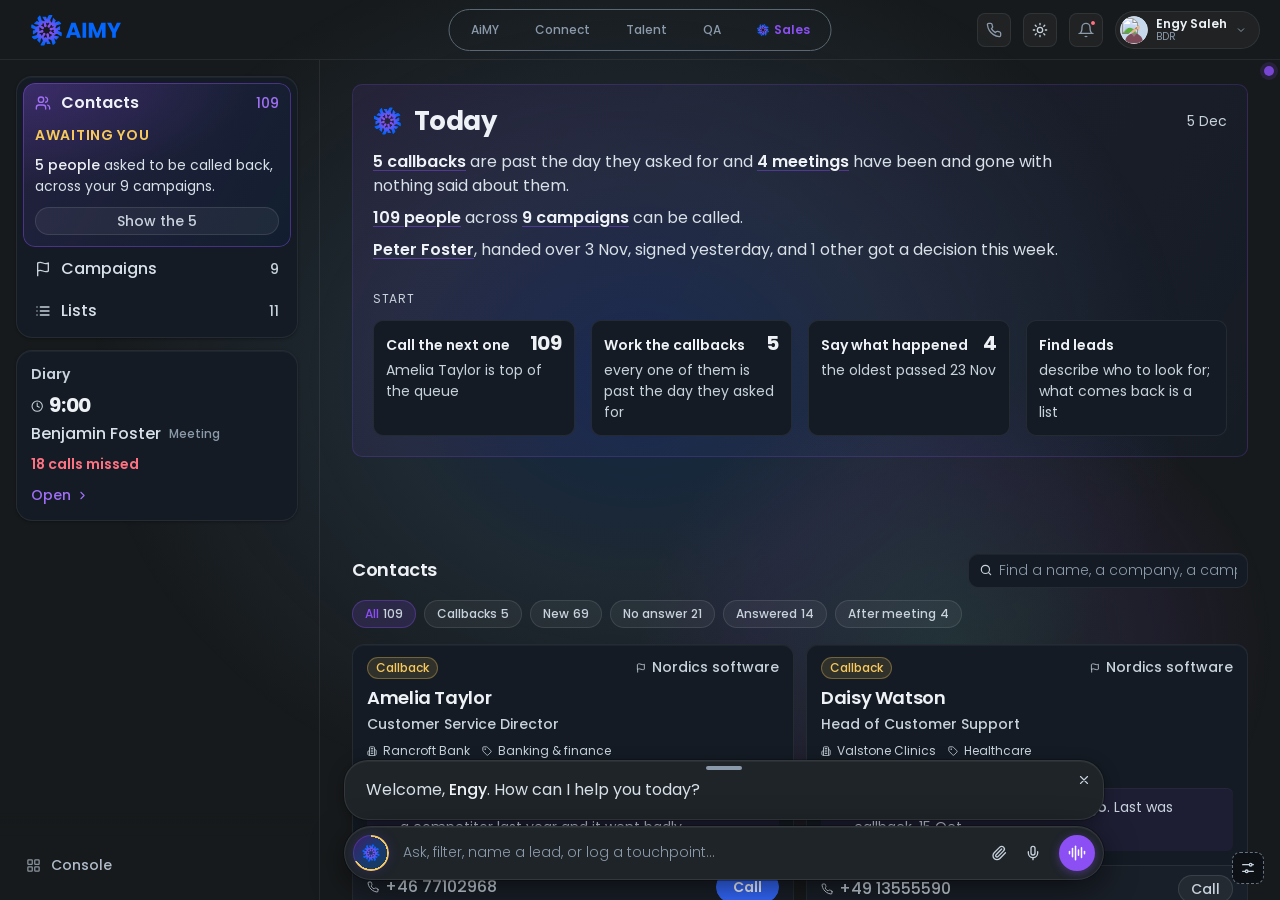
==== index.html @ 9dd6166f "Team chat (AIMY-3062): answers say their period, clock and freshness; by-campaign answers; refusals " ====
<!doctype html>
<html lang="en">
<head>
  <meta charset="UTF-8" />
  <!-- viewport-fit=cover is what makes env(safe-area-inset-*) report anything
       other than 0 on iOS: without it the float bar cannot clear a home
       indicator, because the page is never told there is one.
       interactive-widget=resizes-content makes the soft keyboard shrink the
       LAYOUT viewport rather than only the visual one, so a fixed composer is
       lifted by the browser instead of being left underneath the keyboard.
       assets/aimy-viewport.js measures the keyboard as well, and the two
       cannot double-compensate — see the note at --kb. Matches AiMY QA. -->
  <meta name="viewport" content="width=device-width, initial-scale=1.0, viewport-fit=cover, interactive-widget=resizes-content" />
  <title>AiMY Sales</title>

  <link rel="preconnect" href="https://fonts.googleapis.com" />
  <link rel="preconnect" href="https://fonts.gstatic.com" crossorigin />
  <!-- One family, and it is Poppins — body and titles both. The earlier
       arrangement paired it against Urbanist and the two are both geometric
       sans with near-identical skeletons, so at the sizes this product sets
       the pairing separated nothing. Rather than keep a second face that was
       not earning its download, the pairing is gone and separation is left
       entirely to weight and size. One family, one request.
       The cost is that Poppins sets no tabular figures; recorded in full at
       `--font-sans` in aimy-ds.css. Argued in sales.css §THE TYPE SYSTEM. -->
  <link href="https://fonts.googleapis.com/css2?family=Poppins:ital,wght@0,300;0,400;0,500;0,600;0,700;1,400&display=swap" rel="stylesheet" />

  <!-- The AiMY mark as the tab icon, pointing at the asset that was already
       here. `Aimy-full.svg` is the MARK — one path, the radial gradient, a
       151×147 box; `Aimy-small.svg` is the wordmark at 418 wide, which is
       four hundred pixels of lettering rendered into sixteen. The filenames
       read the other way round, hence the note. -->
  <link rel="icon" type="image/svg+xml" href="assets/Aimy-full.svg" />
  <link rel="stylesheet" href="assets/aimy-ds.css?v=1286" />
  <!-- ══ THE TWO STAMPS MOVE TOGETHER, AND THE BUILD PANEL DEPENDS ON IT ══

       `?v=` is what stops a browser serving yesterday's file, and this
       product carries it on the stylesheet and on the script as two separate
       literals holding one number. Bump one and not the other and the
       browser serves new markup against old rules — which is not a visible
       error, it is a page where some rules apply and some do not, and it
       cost an afternoon of chasing rules that were correct in the file.

       Worse for the prototype panel: `BUILD` reads the stamp off sales.js
       alone and prints it as "the build". If the CSS lags, that stamp is a
       lie told to the one person trying to report what they are looking at.

       So: one number, in both places, every time. -->
  <link rel="stylesheet" href="assets/sales.css?v=1286" />

  <!-- ONE UI SCALE, AND IT LOADS HERE FOR A REASON.

       The sheet declares `zoom: var(--ui-scale)` on <body>; the script publishes
       the number. Both are in <head> and the script is BLOCKING, so the scale is
       applied before first paint — a 2560 monitor that got these at the end of
       <body> would paint the unscaled layout and snap.

       After sales.css, so the shell rules it supersedes are already in the
       cascade. Ported from AiMY QA; the argument for the mechanism over px-to-rem
       is at the top of the sheet. -->
  <link rel="stylesheet" href="assets/bdr.css?v=1484" />
  <link rel="stylesheet" href="assets/aimy-responsive.css?v=1289" />
  <link rel="stylesheet" href="assets/voice.css?v=1331" />
  <link rel="stylesheet" href="assets/notetaker.css?v=1331" />
  <link rel="stylesheet" href="assets/aimy-scroll.css?v=2" />
  <script src="assets/aimy-viewport.js?v=1286"></script>

  <script>
    /* Apply saved theme before paint to avoid flash. Default = dark.
       Not in aimy-ds.js: that file loads at the end of the body, and by then
       the wrong theme has already been painted. */
    (function () {
      try {
        var saved = localStorage.getItem('aimy-ds-theme');
        if (saved === 'light') document.documentElement.setAttribute('data-theme', 'light');
      } catch (e) {}
    })();
  </script>
</head>
<!-- No `data-page` here. It was the FIRST marker-that-was-also-a-handler: the
     chain did `closest('[data-page]')`, body is an ancestor of everything, so
     every unhandled click in the product resolved to "navigate to workbench".
     The handler was renamed to `data-gopage`; this attribute was left behind
     and styled and read nothing. Leaving it is leaving the trap re-armed. -->
<body>

<!-- AiMY logo symbols — inlined per page because external <use href> fails under
     file://. Identical to design-system/index.html and Knowledge v2. -->
<svg width="0" height="0" style="position:absolute;overflow:hidden" aria-hidden="true" focusable="false">
  <defs>
    <radialGradient id="aimy-rg" cx="75.72" cy="73.83" fx="75.72" fy="73.83" r="70.54" gradientUnits="userSpaceOnUse">
      <stop offset=".26" stop-color="#8c4ff4"/>
      <stop offset=".36" stop-color="#8250f4"/>
      <stop offset=".51" stop-color="#6954f6"/>
      <stop offset=".7" stop-color="#3f5bf9"/>
      <stop offset=".92" stop-color="#0764fe"/>
      <stop offset=".95" stop-color="#06f"/>
    </radialGradient>
    <!-- `fill` is a variable with the gradient as its fallback, so every surface
         that does nothing keeps the brand mark exactly as it was — and a
         control whose OWN ground is the brand can set `--aimy-mark:
         currentColor` and get a legible one.

         Why: the mark is a fixed purple radial gradient. On a ghost control
         it reads; on the filled accent primary it is purple on purple and
         disappears — measured on the list card's "Fill them in", where the
         only thing marking the button as AiMY's was invisible. A presentation
         attribute of `url(#aimy-rg)` cannot be overridden from outside a
         `<use>` shadow tree, and a custom property is the one thing that
         inherits into it. -->
    <symbol id="aimy-logo-small" viewBox="0 0 151.43 147.66">
      <path fill="var(--aimy-mark, url(#aimy-rg))" d="m84.2,6.76c1.09-2.9,3.26-3.67,6.2-3.46,3.04.21,6.12-.04,9.17.09,3.09.13,4.19,1.99,2.72,4.73-2.8,5.23-5.69,10.4-8.64,15.54-.91,1.59-1.31,2.9-.3,4.69,1.09,1.94,1.68,4.16,2.47,6.27.56,1.48,1.14,2.9,3.1,2.84,2.03-.06,2.38-1.54,2.71-3.11,1.1-5.1,2.22-10.19,3.39-15.28.66-2.88,1.64-3.2,3.7-1.18,3.15,3.08,6.22,6.25,9.37,9.33,1.29,1.26,1.36,2.4.1,3.7-1.25,1.29-2.47,2.62-3.66,3.97-.61.69-1.13,1.49-.46,2.42.68.94,1.55.61,2.42.27,4.51-1.8,9.04-3.53,13.53-5.39,1.83-.76,3.32-.47,4.67.87,2.49,2.47,5.04,4.9,7.42,7.47,2.54,2.73,1.91,4.74-1.77,5.82-5.69,1.67-11.39,3.26-17.1,4.85-1.37.38-2.26.89-2.75,2.47-.76,2.47-2.02,4.8-3.1,7.17-.61,1.35-.72,2.59.51,3.68,1.25,1.11,2.44.75,3.68-.05,4.53-2.92,9.07-5.83,13.64-8.69,2.5-1.57,3.33-1.08,3.36,1.91.04,4.22-.08,8.45.05,12.67.07,2.39-.98,3.24-3.21,3.2-1.53-.03-3.06.06-4.59.14-1.02.06-2.06.26-2.2,1.52-.13,1.15.81,1.46,1.65,1.82,4.29,1.85,8.54,3.8,12.88,5.53,2.16.86,3.1,2.23,3.06,4.5-.06,3.33.02,6.65-.04,9.98-.08,3.82-1.88,4.89-5.2,3.07-5.2-2.84-10.38-5.72-15.53-8.66-1.34-.76-2.38-1.03-3.92-.2-2.28,1.22-4.82,1.95-7.26,2.86-1.4.53-2.29,1.38-2.17,3,.13,1.67,1.24,2.19,2.69,2.5,5.27,1.12,10.53,2.27,15.78,3.49,2.92.67,3.16,1.56,1.07,3.69-3.09,3.14-6.26,6.21-9.33,9.38-1.27,1.3-2.36,1.38-3.66.09-1.27-1.27-2.63-2.45-3.98-3.65-.69-.62-1.48-1.14-2.42-.5-.97.66-.64,1.53-.29,2.4,1.76,4.42,3.43,8.88,5.28,13.26.95,2.24.47,3.9-1.24,5.51-2.23,2.09-4.32,4.33-6.51,6.47-3.13,3.06-5.22,2.5-6.45-1.76-1.58-5.52-3.13-11.05-4.64-16.59-.4-1.48-1.02-2.39-2.66-2.9-2.39-.74-4.62-1.97-6.92-3.01-1.43-.65-2.78-.8-3.9.57-1.05,1.29-.54,2.46.25,3.69,2.88,4.45,5.73,8.92,8.55,13.41,1.65,2.62,1.17,3.48-1.98,3.52-4.14.05-8.28-.06-12.41.06-2.47.07-3.33-1.01-3.38-3.37-.04-1.94.39-3.96-.55-5.82-1.74-2.18-2.36-.35-2.92.91-1.76,3.94-3.56,7.87-5.08,11.9-1.11,2.96-2.92,4.25-6.1,4.03-2.77-.2-5.57-.01-8.36-.06-4.27-.07-5.4-1.95-3.37-5.63,2.74-4.95,5.49-9.9,8.31-14.8.9-1.56,1.33-2.86.29-4.67-1.15-2-1.75-4.32-2.56-6.51-.53-1.44-1.25-2.6-3.04-2.53-1.83.08-2.32,1.31-2.64,2.85-1.1,5.18-2.24,10.36-3.44,15.52-.67,2.88-1.65,3.17-3.72,1.13-3.08-3.02-6.08-6.14-9.19-9.14-1.49-1.44-1.54-2.68-.06-4.1,1.1-1.06,2.11-2.22,3.13-3.36.73-.81,1.57-1.72.72-2.83-.76-1-1.8-.44-2.72-.08-4.27,1.69-8.56,3.31-12.78,5.1-2.23.95-3.93.54-5.56-1.18-2.29-2.42-4.75-4.67-7.02-7.1-2.34-2.51-1.78-4.64,1.49-5.62,5.6-1.67,11.22-3.27,16.86-4.79,1.77-.48,2.96-1.11,3.53-3.1.67-2.31,1.91-4.45,2.9-6.66.65-1.44.72-2.79-.65-3.89-1.32-1.05-2.45-.47-3.67.32-4.36,2.84-8.76,5.65-13.17,8.41-2.76,1.73-3.71,1.23-3.74-1.95-.04-4.14.09-8.28-.03-12.41-.06-2.34.89-3.26,3.18-3.21,1.7.04,3.41-.17,5.12-.3.87-.06,1.62-.4,1.76-1.36.15-1-.58-1.41-1.36-1.75-4.37-1.89-8.7-3.87-13.12-5.63-2.25-.9-3.23-2.35-3.19-4.71.06-3.33-.07-6.66.04-9.98.12-3.56,2.07-4.64,5.2-2.93,5.13,2.79,10.23,5.62,15.3,8.52,1.5.86,2.72,1.22,4.44.29,2.12-1.15,4.5-1.81,6.77-2.67,1.47-.55,2.53-1.38,2.37-3.15-.15-1.68-1.35-2.16-2.76-2.46-5.19-1.13-10.37-2.25-15.55-3.44-2.86-.66-3.17-1.67-1.16-3.73,3.02-3.09,6.14-6.07,9.13-9.19,1.44-1.51,2.67-1.53,4.1-.06,1.07,1.09,2.21,2.12,3.36,3.12.8.7,1.66,1.64,2.81.74,1-.78.45-1.8.08-2.71-1.69-4.27-3.3-8.56-5.1-12.78-.97-2.26-.48-3.92,1.19-5.56,2.24-2.2,4.29-4.6,6.51-6.82,2.52-2.52,5.28-1.85,6.29,1.53,1.68,5.69,3.31,11.4,4.86,17.13.42,1.53,1.09,2.38,2.7,2.9,2.47.8,4.79,2.05,7.17,3.11,1.38.61,2.62.55,3.64-.69.98-1.19.61-2.32-.13-3.46-2.82-4.38-5.65-8.75-8.42-13.17-.58-.93-1.69-1.87-.93-3.15.68-1.15,1.94-.76,2.97-.77,4.13-.04,8.27.06,12.4-.03,2.07-.04,2.97.78,2.95,2.84-.01,1.71.14,3.41.26,5.12.07.94.34,1.85,1.47,1.96.98.1,1.41-.63,1.73-1.42,1.76-4.23,3.52-8.46,5.28-12.68Zm-22.36,61.41c-3.34,1.86-6.31,1.33-9.12-1.21-2.13-1.92-4.4-3.7-6.68-5.44-1.37-1.05-5.46-.12-5.88,1.48-.4,1.51,1.45,1.62,2.35,2.26,2.26,1.62,2.42,2.82.44,4.99-1.2,1.31-1.86,2.77-.81,4.36,1.07,1.61,2.68,2.01,4.5,1.25,1.66-.69,3.35-1.31,4.95-2.11,3.35-1.67,6.39-1.47,9.13,1.21,2.48,5.78.4,9.43-5.84,10.19-2.94.36-5.9.59-8.84.99-1.71.24-3.72,3.37-3.04,4.99.74,1.75,2.14.27,3.18.13,2.82-.39,3.74.25,3.89,3.17.09,1.76.6,3.29,2.48,3.69,2.06.43,3.44-.64,4.21-2.52.82-1.99,1.6-4,2.44-5.99,1.06-2.53,2.86-4.12,5.72-4.2,2.6-.07,4.55,1.12,5.68,3.4,1.22,2.48.87,4.87-.94,7.03-1.56,1.86-3.06,3.77-4.61,5.63-2.97,3.57-2.9,4.91.52,8.4.47-.79.92-1.56,1.38-2.32,1.77-2.93,2.86-3.11,5.4-.87,1.35,1.19,2.84,1.7,4.39.59,1.5-1.08,1.78-2.66,1.12-4.34-.89-2.26-1.96-4.45-2.77-6.73-1.32-3.73.56-7.35,4.17-8.3,3.57-.94,7.08,1.37,7.7,5.21.4,2.48.6,5,.8,7.5.41,4.94.97,5.53,5.99,5.97.04.05.08.11.13.14.01,0,.07-.05.11-.08-.09,0-.19,0-.28,0,.48-1.21-.26-2.26-.46-3.37-.48-2.69.29-3.75,2.95-3.8,1.88-.03,3.52-.5,3.93-2.51.45-2.19-.81-3.54-2.79-4.32-2.01-.78-4.01-1.57-5.99-2.42-2.45-1.05-3.89-2.93-3.98-5.6-.08-2.55,1.12-4.54,3.41-5.68,2.38-1.18,4.72-.92,6.82.76,1.9,1.51,3.77,3.05,5.64,4.6,3.87,3.21,4.66,3.2,8.75-.27-1.04-.61-2.07-1.14-3.02-1.79-2.24-1.53-2.4-2.82-.54-4.79,1.28-1.36,2.12-2.83.94-4.56-1.2-1.75-2.96-1.85-4.82-1.09-2.08.86-4.11,1.83-6.22,2.59-3.73,1.35-7.49-.5-8.38-4.02-.96-3.81,1.3-7.23,5.33-7.83,2.48-.37,5-.59,7.51-.78,4.75-.36,5.44-1.05,5.77-6.3-1.15.29-2.24.62-3.35.82-2.62.49-3.71-.35-3.78-3.03-.05-1.89-.52-3.49-2.57-3.85-2.07-.36-3.39.78-4.14,2.67-.83,2.09-1.62,4.2-2.57,6.23-1.68,3.6-5.57,4.91-8.76,3.05-3.36-1.96-4.18-6.1-1.75-9.32,1.57-2.08,3.27-4.06,4.93-6.07,2.94-3.56,2.89-4.57-.43-8.15-.08.02-.2.01-.23.06-.3.44-.6.89-.88,1.35-2.3,3.81-2.75,3.89-6.21,1.3-1.24-.93-2.61-1.34-3.97-.31-1.33,1.02-1.89,2.42-1.26,4.06.84,2.18,1.74,4.33,2.67,6.47,1.16,2.67.88,5.12-1.13,7.24-1.79,1.89-4.12,2.26-6.47,1.44-2.61-.91-3.96-2.91-4.18-5.72-.25-3.13-.61-6.26-1.01-9.38-.24-1.92-3.07-4.03-5.03-3.37-2.01.68-.22,2.24-.11,3.34.27,2.74-.36,3.64-3.35,3.81-1.79.1-3.25.69-3.58,2.6-.31,1.81.57,3.15,2.24,3.88,1.73.76,3.5,1.42,5.24,2.15,5.82,2.41,6.87,6.44,2.99,11.41Z"/>
    </symbol>
    <symbol id="aimy-logo-full" viewBox="0 0 418.18 147.66">
      <g fill="#0366ff">
        <path d="m209.6,97.25h-25.58l-4.1,12.11h-17.48l24.8-68.54h19.33l24.8,68.54h-17.67l-4.1-12.11Zm-4.3-12.89l-8.49-25.09-8.4,25.09h16.89Z"/>
        <path d="m255.58,40.82v68.54h-16.7V40.82h16.7Z"/>
        <path d="m345.31,40.82v68.54h-16.7v-41.1l-15.33,41.1h-13.47l-15.43-41.2v41.2h-16.7V40.82h19.72l19.23,47.45,19.04-47.45h19.63Z"/>
        <path d="m416.1,40.82l-23.73,45.89v22.65h-16.7v-22.65l-23.73-45.89h18.94l13.28,28.71,13.18-28.71h18.75Z"/>
      </g>
      <path fill="url(#aimy-rg)" d="m81.08,8.02c1.09-2.9,3.26-3.67,6.2-3.46,3.04.21,6.12-.04,9.17.09,3.09.13,4.19,1.99,2.72,4.73-2.8,5.23-5.69,10.4-8.64,15.54-.91,1.59-1.31,2.9-.3,4.69,1.09,1.94,1.68,4.16,2.47,6.27.56,1.48,1.14,2.9,3.1,2.84,2.03-.06,2.38-1.54,2.71-3.11,1.1-5.1,2.22-10.19,3.39-15.28.66-2.88,1.64-3.2,3.7-1.18,3.15,3.08,6.22,6.25,9.37,9.33,1.29,1.26,1.36,2.4.1,3.7-1.25,1.29-2.47,2.62-3.66,3.97-.61.69-1.13,1.49-.46,2.42.68.94,1.55.61,2.42.27,4.51-1.8,9.04-3.53,13.53-5.39,1.83-.76,3.32-.47,4.67.87,2.49,2.47,5.04,4.9,7.42,7.47,2.54,2.73,1.91,4.74-1.77,5.82-5.69,1.67-11.39,3.26-17.1,4.85-1.37.38-2.26.89-2.75,2.47-.76,2.47-2.02,4.8-3.1,7.17-.61,1.35-.72,2.59.51,3.68,1.25,1.11,2.44.75,3.68-.05,4.53-2.92,9.07-5.83,13.64-8.69,2.5-1.57,3.33-1.08,3.36,1.91.04,4.22-.08,8.45.05,12.67.07,2.39-.98,3.24-3.21,3.2-1.53-.03-3.06.06-4.59.14-1.02.06-2.06.26-2.2,1.52-.13,1.15.81,1.46,1.65,1.82,4.29,1.85,8.54,3.8,12.88,5.53,2.16.86,3.1,2.23,3.06,4.5-.06,3.33.02,6.65-.04,9.98-.08,3.82-1.88,4.89-5.2,3.07-5.2-2.84-10.38-5.72-15.53-8.66-1.34-.76-2.38-1.03-3.92-.2-2.28,1.22-4.82,1.95-7.26,2.86-1.4.53-2.29,1.38-2.17,3,.13,1.67,1.24,2.19,2.69,2.5,5.27,1.12,10.53,2.27,15.78,3.49,2.92.67,3.16,1.56,1.07,3.69-3.09,3.14-6.26,6.21-9.33,9.38-1.27,1.3-2.36,1.38-3.66.09-1.27-1.27-2.63-2.45-3.98-3.65-.69-.62-1.48-1.14-2.42-.5-.97.66-.64,1.53-.29,2.4,1.76,4.42,3.43,8.88,5.28,13.26.95,2.24.47,3.9-1.24,5.51-2.23,2.09-4.32,4.33-6.51,6.47-3.13,3.06-5.22,2.5-6.45-1.76-1.58-5.52-3.13-11.05-4.64-16.59-.4-1.48-1.02-2.39-2.66-2.9-2.39-.74-4.62-1.97-6.92-3.01-1.43-.65-2.78-.8-3.9.57-1.05,1.29-.54,2.46.25,3.69,2.88,4.45,5.73,8.92,8.55,13.41,1.65,2.62,1.17,3.48-1.98,3.52-4.14.05-8.28-.06-12.41.06-2.47.07-3.33-1.01-3.38-3.37-.04-1.94.39-3.96-.55-5.82-1.74-2.18-2.36-.35-2.92.91-1.76,3.94-3.56,7.87-5.08,11.9-1.11,2.96-2.92,4.25-6.1,4.03-2.77-.2-5.57-.01-8.36-.06-4.27-.07-5.4-1.95-3.37-5.63,2.74-4.95,5.49-9.9,8.31-14.8.9-1.56,1.33-2.86.29-4.67-1.15-2-1.75-4.32-2.56-6.51-.53-1.44-1.25-2.6-3.04-2.53-1.83.08-2.32,1.31-2.64,2.85-1.1,5.18-2.24,10.36-3.44,15.52-.67,2.88-1.65,3.17-3.72,1.13-3.08-3.02-6.08-6.14-9.19-9.14-1.49-1.44-1.54-2.68-.06-4.1,1.1-1.06,2.11-2.22,3.13-3.36.73-.81,1.57-1.72.72-2.83-.76-1-1.8-.44-2.72-.08-4.27,1.69-8.56,3.31-12.78,5.1-2.23.95-3.93.54-5.56-1.18-2.29-2.42-4.75-4.67-7.02-7.1-2.34-2.51-1.78-4.64,1.49-5.62,5.6-1.67,11.22-3.27,16.86-4.79,1.77-.48,2.96-1.11,3.53-3.1.67-2.31,1.91-4.45,2.9-6.66.65-1.44.72-2.79-.65-3.89-1.32-1.05-2.45-.47-3.67.32-4.36,2.84-8.76,5.65-13.17,8.41-2.76,1.73-3.71,1.23-3.74-1.95-.04-4.14.09-8.28-.03-12.41-.06-2.34.89-3.26,3.18-3.21,1.7.04,3.41-.17,5.12-.3.87-.06,1.62-.4,1.76-1.36.15-1-.58-1.41-1.36-1.75-4.37-1.89-8.7-3.87-13.12-5.63-2.25-.9-3.23-2.35-3.19-4.71.06-3.33-.07-6.66.04-9.98.12-3.56,2.07-4.64,5.2-2.93,5.13,2.79,10.23,5.62,15.3,8.52,1.5.86,2.72,1.22,4.44.29,2.12-1.15,4.5-1.81,6.77-2.67,1.47-.55,2.53-1.38,2.37-3.15-.15-1.68-1.35-2.16-2.76-2.46-5.19-1.13-10.37-2.25-15.55-3.44-2.86-.66-3.17-1.67-1.16-3.73,3.02-3.09,6.14-6.07,9.13-9.19,1.44-1.51,2.67-1.53,4.1-.06,1.07,1.09,2.21,2.12,3.36,3.12.8.7,1.66,1.64,2.81.74,1-.78.45-1.8.08-2.71-1.69-4.27-3.3-8.56-5.1-12.78-.97-2.26-.48-3.92,1.19-5.56,2.24-2.2,4.29-4.6,6.51-6.82,2.52-2.52,5.28-1.85,6.29,1.53,1.68,5.69,3.31,11.4,4.86,17.13.42,1.53,1.09,2.38,2.7,2.9,2.47.8,4.79,2.05,7.17,3.11,1.38.61,2.62.55,3.64-.69.98-1.19.61-2.32-.13-3.46-2.82-4.38-5.65-8.75-8.42-13.17-.58-.93-1.69-1.87-.93-3.15.68-1.15,1.94-.76,2.97-.77,4.13-.04,8.27.06,12.4-.03,2.07-.04,2.97.78,2.95,2.84-.01,1.71.14,3.41.26,5.12.07.94.34,1.85,1.47,1.96.98.1,1.41-.63,1.73-1.42,1.76-4.23,3.52-8.46,5.28-12.68Zm-22.36,61.41c-3.34,1.86-6.31,1.33-9.12-1.21-2.13-1.92-4.4-3.7-6.68-5.44-1.37-1.05-5.46-.12-5.88,1.48-.4,1.51,1.45,1.62,2.35,2.26,2.26,1.62,2.42,2.82.44,4.99-1.2,1.31-1.86,2.77-.81,4.36,1.07,1.61,2.68,2.01,4.5,1.25,1.66-.69,3.35-1.31,4.95-2.11,3.35-1.67,6.39-1.47,9.13,1.21,2.48,5.78.4,9.43-5.84,10.19-2.94.36-5.9.59-8.84.99-1.71.24-3.72,3.37-3.04,4.99.74,1.75,2.14.27,3.18.13,2.82-.39,3.74.25,3.89,3.17.09,1.76.6,3.29,2.48,3.69,2.06.43,3.44-.64,4.21-2.52.82-1.99,1.6-4,2.44-5.99,1.06-2.53,2.86-4.12,5.72-4.2,2.6-.07,4.55,1.12,5.68,3.4,1.22,2.48.87,4.87-.94,7.03-1.56,1.86-3.06,3.77-4.61,5.63-2.97,3.57-2.9,4.91.52,8.4.47-.79.92-1.56,1.38-2.32,1.77-2.93,2.86-3.11,5.4-.87,1.35,1.19,2.84,1.7,4.39.59,1.5-1.08,1.78-2.66,1.12-4.34-.89-2.26-1.96-4.45-2.77-6.73-1.32-3.73.56-7.35,4.17-8.3,3.57-.94,7.08,1.37,7.7,5.21.4,2.48.6,5,.8,7.5.41,4.94.97,5.53,5.99,5.97.04.05.08.11.13.14.01,0,.07-.05.11-.08-.09,0-.19,0-.28,0,.48-1.21-.26-2.26-.46-3.37-.48-2.69.29-3.75,2.95-3.8,1.88-.03,3.52-.5,3.93-2.51.45-2.19-.81-3.54-2.79-4.32-2.01-.78-4.01-1.57-5.99-2.42-2.45-1.05-3.89-2.93-3.98-5.6-.08-2.55,1.12-4.54,3.41-5.68,2.38-1.18,4.72-.92,6.82.76,1.9,1.51,3.77,3.05,5.64,4.6,3.87,3.21,4.66,3.2,8.75-.27-1.04-.61-2.07-1.14-3.02-1.79-2.24-1.53-2.4-2.82-.54-4.79,1.28-1.36,2.12-2.83.94-4.56-1.2-1.75-2.96-1.85-4.82-1.09-2.08.86-4.11,1.83-6.22,2.59-3.73,1.35-7.49-.5-8.38-4.02-.96-3.81,1.3-7.23,5.33-7.83,2.48-.37,5-.59,7.51-.78,4.75-.36,5.44-1.05,5.77-6.3-1.15.29-2.24.62-3.35.82-2.62.49-3.71-.35-3.78-3.03-.05-1.89-.52-3.49-2.57-3.85-2.07-.36-3.39.78-4.14,2.67-.83,2.09-1.62,4.2-2.57,6.23-1.68,3.6-5.57,4.91-8.76,3.05-3.36-1.96-4.18-6.1-1.75-9.32,1.57-2.08,3.27-4.06,4.93-6.07,2.94-3.56,2.89-4.57-.43-8.15-.08.02-.2.01-.23.06-.3.44-.6.89-.88,1.35-2.3,3.81-2.75,3.89-6.21,1.3-1.24-.93-2.61-1.34-3.97-.31-1.33,1.02-1.89,2.42-1.26,4.06.84,2.18,1.74,4.33,2.67,6.47,1.16,2.67.88,5.12-1.13,7.24-1.79,1.89-4.12,2.26-6.47,1.44-2.61-.91-3.96-2.91-4.18-5.72-.25-3.13-.61-6.26-1.01-9.38-.24-1.92-3.07-4.03-5.03-3.37-2.01.68-.22,2.24-.11,3.34.27,2.74-.36,3.64-3.35,3.81-1.79.1-3.25.69-3.58,2.6-.31,1.81.57,3.15,2.24,3.88,1.73.76,3.5,1.42,5.24,2.15,5.82,2.41,6.87,6.44,2.99,11.41Z"/>
    </symbol>
  </defs>
</svg>

<div id="appEllipse" aria-hidden="true"></div>

<!-- ══════════════════════════════════════════════
     TOPNAV — shared ecosystem chrome

     Identical to Knowledge v2's, with Sales active. V1 carried a dialer in
     this bar: a phone icon and a line picker, permanently on screen whatever
     you were looking at. V2 moved calling onto the contact, because the
     record of a call belongs on the person it was to.

     THE DIALER IS BACK, 2 Oct 2026, on the caller's desk, and on every desk
     since 5 Nov 2026. A number read off
     an email signature is on no card, so the bar takes a typed number again,
     and keeps V2's point by reading it: a number that is somebody's opens the
     call on their record. See `paintDial` in bdr.js.
══════════════════════════════════════════════ -->
<div class="app-topnav">
  <div class="topnav-logo">
    <!-- Opens the rail. Only exists below the drawer breakpoint, where the rail
         is a drawer rather than a column; above that it would offer to reveal
         something already on screen.

         Inside .topnav-logo, not beside it: this masthead is three flex regions
         with the tab strip pinned to the window's centre, and the flanks are
         what the two .topnav-spacer divs balance. A fourth sibling would move
         the centre the spacers exist to hold. Knowledge places it in the same
         element for the same reason. -->
    <button class="rail-toggle" id="railToggle" type="button"
            aria-expanded="false" aria-controls="appRail"
            aria-label="Open what is here" title="What is here">
      <svg viewBox="0 0 24 24" aria-hidden="true" stroke-linecap="round" stroke-linejoin="round">
        <rect width="18" height="18" x="3" y="3" rx="2"/><path d="M9 3v18"/>
      </svg>
    </button>
    <div class="topnav-logo-mark">
      <svg width="140" height="43" viewBox="0 0 418.18 147.66" aria-label="AiMY"><use href="#aimy-logo-full"/></svg>
    </div>

    <!-- ══ THE PRODUCTS, WHERE THE STRIP CANNOT STAND ════════════════════
         Below 720 layout px the tab strip has no line to be on: the flanks
         take 320 of a 459px layout and leave it 111, which renders as two
         half-words with the tab you are on scrolled out of sight. The products
         come off the masthead and hang from the mark instead — one chevron,
         the list behind it, the one you are on marked.

         FILLED FROM THE STRIP ITSELF, in bdr.js, and that is the point: the
         ecosystem list is shared chrome and a second copy of it in this file
         is the copy that goes stale. The strip is the source; this is a
         second view of it.

         `.b-menu-wrap` and `.b-menu` are the product's own menu, so one open
         at a time, Escape and the outside click come free, and a menu that
         would run off an edge already knows to hang the other way. -->
    <span class="b-menu-wrap prod-anchor">
      <button class="prod-chev" id="prodChev" type="button"
              data-pickopen="prodMenu" aria-haspopup="menu" aria-controls="prodMenu"
              aria-label="Switch product" title="Products">
        <svg viewBox="0 0 24 24" fill="none" stroke="currentColor" stroke-width="2" aria-hidden="true"><polyline points="6 9 12 15 18 9"/></svg>
      </button>
      <div class="b-menu" id="prodMenu" role="menu" hidden></div>
    </span>
  </div>

  <!-- ══ THE SPACERS ARE HOW THE STRIP CENTRES, AND THEY ARE QA'S ══════════
       This product had none: `.topnav-logo` and `.topnav-right` carried
       `flex: 1 1 0` instead, which centres on the window the same way and is
       a different mechanism from the one the two sibling products use. The
       shared masthead is shared markup, not a shared appearance — a second
       way of achieving the same layout is the thing that drifts. -->
  <div class="topnav-spacer"></div>

  <div class="topnav-tabs">
    <!-- No `role="navigation"` here. QA and Knowledge do not carry one, and a
         landmark in one product and not the others is exactly the divergence
         this block exists to prevent. The tabs are reachable and labelled by
         their own text. -->
    <div class="topnav-tabs-inner">
      <a class="topnav-tab" href="https://design-aimy-knolwedge.aimy.flairstech.com/" title="Switch to AiMY">AiMY</a>
      <button class="topnav-tab" type="button">Connect</button>
      <a class="topnav-tab" href="https://design-aimy-talent.aimy.flairstech.com/" title="Switch to AiMY Talent">Talent</a>
      <a class="topnav-tab" href="https://design-aimy-qa.aimy.flairstech.com/" title="Switch to AiMY QA">QA</a>
      <!-- THE WAY HOME, AND IT IS THE PRODUCT YOU ARE IN. Every other surface
           here has one way back; the briefing had none, so a filtered list
           five chips deep could only be escaped by clearing them one at a
           time. Pressing the product you are already on returns you to its
           front page, which is what a product strip does everywhere else.
           Marked, not restyled — the look of this row is deliberate. -->
      <button class="topnav-tab active" type="button" aria-current="page" data-home
              title="Back to the briefing">
        <svg width="18" height="20" viewBox="0 0 18 20"><use href="#aimy-logo-small"/></svg>
        Sales
      </button>
    </div>
  </div>

  <div class="topnav-spacer"></div>

  <div class="topnav-right">
    <!-- ══ THE PHONE, AN ICON AMONG THE ICONS ══════════════════════════════
         The same 34px button as the theme control and the bell beside it, so
         the cluster reads as one row of tools. The number you would call
         from is in its name and is the first thing in the panel it opens.
         Shown on the caller's desk only for now; bdr.js fills the panel and
         decides who sees it. -->
    <div class="ntf-anchor dial-anchor" id="dialAnchor" hidden>
      <button class="topnav-bell" id="dialBtn" type="button"
              aria-haspopup="dialog" aria-expanded="false" aria-controls="dialPanel"
              aria-label="Call a number" title="Call a number">
        <svg viewBox="0 0 24 24" aria-hidden="true" stroke-linecap="round" stroke-linejoin="round"><path d="M22 16.92v3a2 2 0 0 1-2.18 2 19.79 19.79 0 0 1-8.63-3.07 19.5 19.5 0 0 1-6-6 19.79 19.79 0 0 1-3.07-8.67A2 2 0 0 1 4.11 2h3a2 2 0 0 1 2 1.72 12.84 12.84 0 0 0 .7 2.81 2 2 0 0 1-.45 2.11L8.09 9.91a16 16 0 0 0 6 6l1.27-1.27a2 2 0 0 1 2.11-.45 12.84 12.84 0 0 0 2.81.7A2 2 0 0 1 22 16.92z"/></svg>
      </button>
      <div class="ntf-panel dial-panel" id="dialPanel" hidden role="dialog" aria-label="Call a number"></div>
    </div>

    <button class="ds-theme-toggle" id="ds-theme-toggle" type="button" aria-label="Toggle light / dark theme" title="Toggle theme">
      <svg class="icon-sun" viewBox="0 0 24 24" fill="none" stroke="currentColor" stroke-width="2" stroke-linecap="round">
        <circle cx="12" cy="12" r="4"/><path d="M12 2v2M12 20v2M4.9 4.9l1.4 1.4M17.7 17.7l1.4 1.4M2 12h2M20 12h2M4.9 19.1l1.4-1.4M17.7 6.3l1.4-1.4"/>
      </svg>
      <svg class="icon-moon" viewBox="0 0 24 24" fill="none" stroke="currentColor" stroke-width="2" stroke-linecap="round" stroke-linejoin="round">
        <path d="M21 12.8A9 9 0 1111.2 3a7 7 0 009.8 9.8z"/>
      </svg>
    </button>

    <!-- What is still waiting on a person: a reply nobody answered, a next
         step past its date, a lead somebody shared with you. Every row ends
         in the record, never in a dead end. -->
    <div class="ntf-anchor">
      <button class="topnav-bell" id="ntfBell" type="button"
              aria-haspopup="dialog" aria-expanded="false" aria-controls="ntfPanel"
              aria-label="Notifications">
        <svg viewBox="0 0 24 24" aria-hidden="true"><path d="M18 8A6 6 0 006 8c0 7-3 9-3 9h18s-3-2-3-9"/><path d="M13.73 21a2 2 0 01-3.46 0"/></svg>
        <span class="bell-dot" id="ntfDot" hidden></span>
      </button>
      <div class="ntf-panel" id="ntfPanel" hidden role="dialog" aria-label="Needs you">
        <div class="ntf-head">
          <b>Needs you</b>
          <span class="ntf-count" id="ntfCount" hidden>0</span>
          <button class="ntf-clear" id="ntfClear" type="button">Mark all read</button>
        </div>
        <ul class="ntf-list" id="ntfList"></ul>
        <div class="ntf-foot">
          <button class="ntf-foot-btn s-ai-btn" id="ntfAskAll" type="button"><svg viewBox="0 0 18 20" width="13" height="14" aria-hidden="true"><use href="#aimy-logo-small"/></svg>Ask AiMY what to do first</button>
        </div>
      </div>
    </div>

    <!-- WHO THE SURFACE THINKS YOU ARE. It changes what is on screen, so it
         is stated in the chrome rather than settled somewhere out of sight.
         The chevron used to be decorative; it opens the thing it promises. -->
    <div class="ntf-anchor">
      <button class="topnav-user" id="asBtn" type="button"
              data-pickopen="asPanel" aria-haspopup="menu" aria-controls="asPanel">
        <span class="topnav-avatar" id="userAvatar">NW</span>
        <span class="topnav-user-info">
          <span class="topnav-user-name" id="userName">Nour Wael</span>
          <span class="topnav-user-role" id="userRole">Product Design</span>
        </span>
        <svg viewBox="0 0 24 24" fill="none" stroke="currentColor" stroke-width="2" aria-hidden="true"><polyline points="6 9 12 15 18 9"/></svg>
      </button>
      <!-- Filled by paintWho. A menu, so one-at-a-time, Escape and the
           outside click are the machinery every other menu here uses. -->
      <div class="b-menu" id="asPanel" role="menu" hidden></div>
    </div>
  </div>
</div>

<div class="app-body">

  <!-- ══════════════════════════════════════════════
       THE RAIL — an index of what is reachable, and nothing else.

       It used to hold the briefing, at 22 characters per line: prose in a
       column too narrow to read prose in. The briefing moved to the stage
       and the rail went with it, and that was right about the briefing and
       wrong about the rail — with no rail there was nowhere to SEE what
       exists. Campaigns could only be reached by asking for them, which is
       a fine way to reach a thing you already know the name of and a poor
       way to learn there are seven.

       So it is back, doing the one job a rail is good at: a short, complete
       index of the containers. Not the briefing, not navigation between
       modes, not a chat log. What campaigns there are, what is running, and
       the pool everything else sits in. Names and counts — nothing here is
       prose, so nothing here needs a measure.
  ══════════════════════════════════════════════ -->
  <!-- tabindex="-1" so the drawer can take focus when it opens. A drawer you
       can open from the keyboard and not read from it is worse than no drawer. -->
  <nav class="app-rail" id="appRail" aria-label="What is here" tabindex="-1"></nav>

  <!-- Dismiss surface for the drawer. Sibling of the rail so the two share one
       stacking context and their z-indexes mean something relative to each
       other. Inert and out of the tree until the drawer opens. -->
  <div class="rail-scrim" id="railScrim"></div>

  <!-- ══════════════════════════════════════════════
       THE DOCKED CONVERSATION IS GONE, AND ITS ARGUMENT WITH IT.

       It existed because the canvas was narrow — offset by the sidebar's
       width and blurring the corpus behind it, so a conversation that was
       CHANGING something on screen could not be had inside it. The rail was
       the workaround: dock the thread beside the work instead of over it.

       The canvas is full width now and carries its own chat column, so the
       workaround has nothing left to work around. Its two real contents —
       the touchpoint timeline on a record, the lifecycle on a campaign —
       open the subject's thread in the canvas instead, which is where the
       rest of what was said about that subject already lived. Two places
       holding one conversation was the defect the rail's own comment
       described ("TWO conversation-shaped rails on one page") and never
       quite finished removing.
  ══════════════════════════════════════════════ -->

  <!-- ══════════════════════════════════════════════
       MAIN — type → filters → count → grid, in the order they depend

       ONE ROW PER QUESTION, and the order is the causal one: what am I
       looking at, how is it narrowed, what came back, and then the results.
       The record type used to render below the filter row and beside the
       count, which put a control that DECIDES WHICH FILTERS EXIST underneath
       them, and a result on the same line as the navigation that produced
       it. Four clusters over three rows, none of them grouped by kind.
  ══════════════════════════════════════════════ -->
  <main class="app-main">
    <div class="page-scroll" id="pageScroll">
      <div class="page-inner">

        <!-- WHAT you are looking at, and the one action on the whole
             surface. Above the filters because it is their parent: which
             axes exist follows from the record type, which is why Team draws
             no filter row at all. -->
        <div id="navBar"></div>

        <!-- The filters, visible. Chat sets these same controls, so what AiMY
             understood is shown by the controls lighting up rather than said
             in prose underneath them. -->
        <div id="filterBar"></div>

        <!-- Only for what a dropdown cannot say: several values on one axis,
             free text, an answer's record set, a matched ICP. -->
        <div id="chipBar"></div>

        <!-- The surface: the count of what came back, then the grid, the
             table, the folders, or one record. One region, four shapes. -->
        <div id="wbStage"></div>

      </div>
    </div>

    <!-- ══ The input. Not a chat box — it drives the page. Four routes.
         Fixed and centred on the WINDOW, not on the main column. ══ -->
    <div class="aimy-float-wrap" id="aimyFloatWrap">

      <!-- ══ THE ANSWER ARRIVES HERE FIRST ══════════════════════════════
           A question used to throw the canvas over the whole surface before
           the answer existed — you asked something about the board and the
           board went away. It lands here now, in a card above the bar, with
           as much of itself as fits; the canvas is one press away for the
           rest of it and the thread it belongs to. Absolute like the scope
           tray beside it and anchored the same way, so neither assumes a
           bar height. -->
      <div class="b-peek" id="aimyPeek" hidden>
        <div class="b-peek-card">
          <!-- The answer arrives without a sound otherwise. A reader who cannot
               see the card asks a question and nothing happens: the surface
               does not move, the canvas does not open, and the reply lands in
               a box nobody is told about. `polite` rather than `assertive`
               because it is an answer to a question that was just asked, not
               an interruption — and it carries the wait too, so "Reading the
               book" is heard before the reply. -->
          <!-- No mark at rest. The same logo is nine pixels below this, on the
               bar, and a second copy of it labelling the answer that bar just
               produced tells the reader something they can see. It comes back
               only while the answer is being made, where it is not a label but
               the thing that is happening. -->
          <!-- ══ THE CHIPS ARE NOT INSIDE THE PRESS ══════════════════════
               They were, and it was wrong twice over. A button inside a
               button is invalid markup — the parser builds it from an
               innerHTML fragment, but a nested control is not reliably
               focusable and announces badly — and every press of a chip
               bubbled to the card and opened the canvas, so "Say how it
               went" did its own job and then threw a canvas over the
               surface it had just changed.

               Out of the button and beside it. The press is the prose, which
               is the thing the card is a peek OF; the chips are their own
               controls and each does exactly what it says. -->
          <!-- ══ THE LIP, AND IT IS THE ONLY PART THAT IS ALWAYS THERE ════════
               Shut, the card is behind the composer and this strip is all of
               it above: a rounded edge and a short line. Both controls live
               up here for that reason — a dismiss that goes down with the
               drawer is a dismiss you have to open the drawer to reach. -->
          <div class="b-peek-lip">
            <!-- A press, not a drag. The mark is Miro's and the gesture is
                 not: a handle that only answers a drag does nothing for a
                 keyboard, a trackpad tap, or anyone who has not been told it
                 is draggable. `aria-expanded` is what says which way it goes,
                 and the label under it says it in words. -->
            <button class="b-peek-grip" type="button" id="peekGrip"
                    aria-expanded="true" aria-controls="peekMain">
              <span class="b-peek-grip-bar" aria-hidden="true"></span>
              <span class="b-sr" id="peekGripSay">Put this answer away</span>
            </button>
            <button class="b-peek-x" type="button" id="peekClose" aria-label="Dismiss this answer">
              <svg viewBox="0 0 24 24" width="14" height="14" fill="none" stroke="currentColor"
                   stroke-width="2" stroke-linecap="round" aria-hidden="true">
                <path d="M18 6 6 18M6 6l12 12"/>
              </svg>
            </button>
          </div>

          <div class="b-peek-main" id="peekMain">
            <button class="b-peek-open" type="button" id="peekOpen">
              <span class="b-peek-body" id="peekBody" role="status" aria-live="polite"></span>
              <!-- A control names its action. This one's whole accessible name
                   was the answer, which says what it holds and nothing about
                   what pressing it does. Appended rather than an `aria-label`,
                   because a label would REPLACE the answer and the answer is
                   the thing worth hearing. -->
              <span class="b-sr">Open in the AiMY canvas</span>
            </button>
            <!-- Outside the clip as well as outside the press. Three lines is
                 a cap on the PROSE; cutting a row of buttons in half would
                 hide what to do next behind the fade that is meant to say
                 there is more reading. -->
            <span class="b-peek-acts" id="peekActs"></span>
          </div>
        </div>
      </div>

      <div class="filter-tray" id="floatFilterTray">
        <div class="filter-tray-inner">
          <button class="filter-chip" data-quick="callback">Callbacks</button>
          <button class="filter-chip" data-quick="not-called">New</button>
          <button class="filter-chip" data-quick="no-answer">No answer</button>
          <button class="filter-chip" data-quick="after">After meeting</button>
        </div>
      </div>

      <div class="aimy-float-bar" id="aimyFloatBar">
        <!-- Also the way back. Opening a record closes the canvas, and this
             mark reopens the same thread — it already carries the unread
             count, so it is already the thing on screen that means AiMY has
             something for you. -->
        <button class="aimy-float-icon" id="canvasOpen" type="button" aria-label="Open the AiMY canvas">
          <span class="float-badge" hidden aria-label="unread in the canvas">0</span>
          <svg width="18" height="20" viewBox="0 0 18 20"><use href="#aimy-logo-small"/></svg>
        </button>
        <input class="aimy-float-input" id="floatInput" type="text"
               placeholder="Ask, filter, name a lead, or log a touchpoint…"
               autocomplete="off" spellcheck="false" aria-label="Drive the surface" />
        <button class="aimy-float-send" id="floatSend" aria-label="Run">
          <svg class="send-icon" viewBox="0 0 24 24" width="14" height="14" fill="none" stroke="currentColor" stroke-width="2" stroke-linecap="round" stroke-linejoin="round" aria-hidden="true"><path d="M14.536 21.686a.5.5 0 0 0 .937-.024l6.5-19a.496.496 0 0 0-.635-.635l-19 6.5a.5.5 0 0 0-.024.937l7.93 3.18a2 2 0 0 1 1.112 1.11z"/><path d="m21.854 2.147-10.94 10.939"/></svg>
          <div class="think-spinner"></div>
        </button>
      </div>
    </div>

    <!-- ══ Canvas overlay — opens for questions and generative work only.
         Not for filtering, not for opening a known record, not for writes. ══ -->
    <div class="aimy-overlay" id="aimyOverlay" role="dialog" aria-label="AiMY Canvas">

      <!-- ══ THE CHAT COLUMN ══════════════════════════════════════════════
           Two groups, and the split is the point. ON SCREEN is the thread
           belonging to whatever you have open — this campaign, this account,
           this step — and it persists, so returning to a thing returns you
           to what was said about it. RECENT is the free-standing sessions,
           the questions that were not about one record.

           V1 put a list of past chats in the left rail of the whole product
           and this pass's predecessor deleted it, correctly: a log of
           conversations is not navigation. It is navigation INSIDE a
           conversation, which is where it belongs and where it now is.
      ══════════════════════════════════════════════════════════════════ -->
      <aside class="overlay-chats" id="overlayChats" aria-label="Conversations"></aside>

      <!-- ══ AND BELOW 900 LAYOUT PX THE COLUMN IS A DRAWER ═══════════════
           The column above used to be `display: none` under that width, which
           took New chat and every past thread with it: the canvas could be
           talked to and not navigated, on the screens with the least room to
           remember what you had already asked.

           Same answer the rail got two breakpoints up, in the same words —
           it stops taking room in the row and starts opening over it. Same
           `is-open` class, same scrim, same button skin, so there is one
           drawer mechanism in this shell and not two. Both elements exist at
           every width and are painted at none of them until the drawer does;
           sales.css decides that, not this markup. -->
      <button class="ov-chats-toggle" id="ovChatsToggle" type="button"
              aria-expanded="false" aria-controls="overlayChats"
              aria-label="Open conversations" title="Conversations">
        <svg viewBox="0 0 24 24" aria-hidden="true" stroke-linecap="round" stroke-linejoin="round">
          <rect width="18" height="18" x="3" y="3" rx="2"/><path d="M9 3v18"/>
        </svg>
      </button>
      <div class="ov-chats-scrim" id="ovChatsScrim"></div>

      <div class="overlay-main">
        <!-- THE BADGE IS GONE. "AiMY Canvas" floated over the thread naming
             the surface you had just opened, beside an input reading "Ask
             AiMY anything…" and under an AiMY mark on the input bar. Three
             statements of the same fact, and the smallest of them was the
             only one that was not also doing something. -->
        <button class="overlay-close" data-overlay-close aria-label="Close canvas">
          <svg viewBox="0 0 24 24" fill="none" stroke-linecap="round">
            <line x1="18" y1="6" x2="6" y2="18" stroke="currentColor" stroke-width="2"></line>
            <line x1="6" y1="6" x2="18" y2="18" stroke="currentColor" stroke-width="2"></line>
          </svg>
        </button>

        <!-- The canvas shows its basis without being asked. Absolutely
             positioned, so revealing it never shifts the thread. -->
        <div class="overlay-context-bar" id="overlayContextBar">
          <span class="overlay-context-label">Based on</span>
          <div class="overlay-context-tags" id="overlayContextTags"></div>
        </div>

        <!-- The openers are drawn by `paintThread` now, not written here.
             They were static markup that `sug.remove()` deleted on the first
             paint carrying a subject or a turn — and `remove()` is permanent,
             so opening the canvas on a record once cost you the empty-state
             prompts for the rest of the session. A thing that should come
             back has to be rendered, not hidden. -->
        <div class="overlay-thread" id="overlayThread" aria-live="polite"></div>

        <div class="overlay-input-wrap">
          <div class="overlay-input-bar">
            <!-- The mark is the way to your usage: its rim fills with the
                 month's plan used, and it opens Plan / Session. A button so
                 it can be pressed; it looks exactly as it did. -->
            <button class="aimy-float-icon" type="button" aria-label="Your usage">
              <svg width="16" height="18" viewBox="0 0 18 20" aria-hidden="true"><use href="#aimy-logo-small"/></svg>
            </button>
            <textarea class="overlay-input" id="overlayInput" placeholder="Ask AiMY anything…" rows="1"
                      spellcheck="false" autocomplete="off" data-submit-on-enter aria-label="Ask AiMY"></textarea>
            <button class="overlay-send" id="overlaySend" aria-label="Send">
              <svg viewBox="0 0 24 24" width="14" height="14" fill="none" stroke="currentColor" stroke-width="2" stroke-linecap="round" stroke-linejoin="round" aria-hidden="true"><path d="M14.536 21.686a.5.5 0 0 0 .937-.024l6.5-19a.496.496 0 0 0-.635-.635l-19 6.5a.5.5 0 0 0-.024.937l7.93 3.18a2 2 0 0 1 1.112 1.11z"/><path d="m21.854 2.147-10.94 10.939"/></svg>
            </button>
          </div>
        </div>
      </div><!-- /.overlay-main -->
    </div>
  </main>

  <!-- ══════════════════════════════════════════════
       THE CALL — a shell region, not a modal.

       A call is live and timed, and you move around during one: you open the
       record mid-call, check the campaign brief, look at what was said last
       time. A container that disappears when you navigate cannot hold it, so
       this sits beside the main column and survives everything the URL does.

       Empty and hidden until a call exists. The canvas offsets to clear it
       rather than covering it, and the canvas's chat column is removed for
       the duration — switching session mid-call would swap the surface
       underneath a live conversation, which is the one accident on this
       screen with a person on the other end of it.
  ══════════════════════════════════════════════ -->
  <!-- THE SIDE RAIL: one team, or one person on it, beside Your teams. A shell
       region like the call column, drawn from the URL (bdr.js, THE SIDE RAIL). -->
  <aside class="app-call" id="callPanel" aria-label="Call in progress" hidden></aside>
</div>

<!-- Drop a list anywhere on the workbench. Covers the whole window, because
     asking someone to aim at a target is the thing drag and drop exists to
     avoid. -->
<div class="drop-layer" id="dropLayer" hidden aria-hidden="true">
  <div class="drop-card">
    <svg viewBox="0 0 24 24" width="26" height="26" fill="none" stroke="currentColor" stroke-width="2"
         stroke-linecap="round" stroke-linejoin="round" aria-hidden="true"><path d="M21 15v4a2 2 0 0 1-2 2H5a2 2 0 0 1-2-2v-4"/> <polyline points="17 8 12 3 7 8"/> <line x1="12" x2="12" y1="3" y2="15"/></svg>
    <span class="drop-title">Drop to add leads</span>
    <span class="drop-sub">A record per row, owned by you. Nothing is contacted until you say so.</span>
  </div>
</div>

<!-- The peek: one panel, anchored by script to whatever entity was clicked.
     Lives at the body so it can be anchored to anything. -->
<div class="peek" id="peek" role="dialog" aria-label="About this" hidden></div>

<div id="commitHost"></div>
<div id="toastHost"></div>

<!-- The phone. Its own host, because #toastHost is rewritten wholesale by
     every toast and a widget rendered into it would die mid-ring. -->
<div class="b-ring-host" id="ringHost"></div>

<!-- ══════════════════════════════════════════════
     PROTOTYPE CONTROLS — not product UI.

     Collapsed to an icon in the bottom-right corner, expanding upward on
     click. Fixed, so it can never push anything; lifted above the input band
     on the widths where the two would otherwise overlap, because the
     bottom-centre band belongs to the input and the toast.

     Its contents are rendered from the live corpus rather than hard-coded,
     so every link resolves to a record that really is in that state — which
     is the point of it at this stage: reaching a stalled lead, or a campaign
     AiMY is running by itself, should be one click and not a hunt.
══════════════════════════════════════════════ -->
<div class="proto" id="proto">
  <div class="proto-panel" id="protoPanel" hidden></div>
  <button class="proto-toggle" id="protoToggle" type="button"
          aria-expanded="false" aria-controls="protoPanel"
          aria-label="Prototype controls" title="Prototype controls">
    <svg viewBox="0 0 24 24" fill="none" stroke="currentColor" stroke-width="2" stroke-linecap="round">
      <path d="M4 7h10M18 7h2M4 17h4M12 17h8"/><circle cx="16" cy="7" r="2"/><circle cx="10" cy="17" r="2"/>
    </svg>
  </button>
</div>

<script src="assets/aimy-ds.js"></script>
<script src="assets/bdr.js?v=1539"></script>
<script src="assets/voice.js?v=1331"></script>
<script src="assets/notetaker.js?v=1331"></script>
<script src="assets/aimy-scroll.js?v=2"></script>
</body>
</html>
---- assets/aimy-ds.css ----
@charset "UTF-8";
/* ═══════════════════════════════════════════════════════════════════════
   aimy-ds.css — AiMY Design System, product-consumable layer
   ───────────────────────────────────────────────────────────────────────
   EXTRACTED, NOT AUTHORED. Do not edit this file to change a component —
   edit the design system and re-extract, or the product forks the system.

       node assets/ds-extract.js

   Source   design-system/index.html <style> block, commit 6817122
   Kept     tokens · light-theme overrides · base · every component section,
            including the .ds-prefixed components (.ds-tabs, .ds-switch,
            .ds-choice, .ds-range, .ds-progress, .ds-field, .ds-textarea,
            .ds-kbd, .ds-divider), the AiMY Canvas, the Doctrine Primitives
            and the Knowledge v2 Primitives, plus the reduced-motion block.
            NAVIGATION DEMOS is kept: despite the banner it holds .avatar,
            .user-pill, .tab, .tabs-strip and .nav-item.
   Dropped  documentation-site chrome only — the page's topbar, shell,
            sidebar, main, section furniture, its swatch/copy UI, #ds-toast,
            and the quick-find modal.
   Lifted   .ds-theme-toggle out of the dropped TOPBAR section: it is
            product chrome and every AiMY surface carries it.
   Pruned   light-theme overrides for dropped chrome. Their base rules are
            gone, so they can never match; css-audit.js cannot see them
            because it checks the other direction.

   The drop list is by banner section, never by ".ds-" prefix: nine real
   components carry that prefix and a prefix strip deletes them.
   ═══════════════════════════════════════════════════════════════════════ */
    *, *::before, *::after { box-sizing: border-box; margin: 0; padding: 0; }

    /* ═══════════════════════════════════════════════
       DESIGN TOKENS — single source of truth
       All surfaces import these exact values
    ═══════════════════════════════════════════════ */
    :root {
      /* ── AI Brand Gradient ── */
      --ai: linear-gradient(104deg, #0066ff 0%, #61adf1 47%, #45d3e6 100%);

      /* ── Dark Scale (navy-tinted) ── */
      --d950: #080b10;
      --d900: #0d1117;
      --d850: #141b24;
      --d800: #1c2630;
      --d750: #233040;
      --d700: #2e3d50;
      --d600: #4a5b6e;
      --d500: #637280;
      --d400: #8b9aaa;
      --d300: #b0bcca;
      --d200: #c8d2dc;
      --d100: #d8e0e8;
      --d50:  #eef2f6;

      /* ── Brand / Primary ── */
      --brand:        #3369ff;
      --brand-dim:    rgba(51,105,255,0.15);
      --brand-glow:   rgba(51,105,255,0.25);

      /* ── Product Accent (secondary — each Aimy product may re-theme this) ── */
      --accent:     #8b4ff4;
      --accent-rgb: 139,79,244;
      --accent-dim: rgba(139,79,244,0.15);
      --accent-glow:rgba(139,79,244,0.25);

      /* ── Secondary Accents ── */
      /* Cyan is the canonical name in the design system; --teal is kept as
         an alias because this library and the product both still ask for it
         by that name, and an alias costs nothing where a rename costs a
         sweep. Aliasing rather than duplicating also means the light theme
         re-points one token and the other two follow. */
      --cyan:        #45d3e6;
      --cyan-rgb:    69,211,230;
      --cyan-bg:     rgba(69,211,230,0.12);
      --cyan-border: rgba(69,211,230,0.30);
      --teal:        var(--cyan);
      --teal-dim:    var(--cyan-bg);
      --purple: #8b4ff4;

      /* ══ SEMANTIC STATUS — THE HUE CARRIES THE VERDICT ════════════
         This file spent a long time arguing the opposite: that four hues at
         full strength were four alarms, and that a quiet family of six would
         let a screen of labels read as one voice. That argument is correct
         about a screen where everything is tagged. It is the wrong argument
         for a screen where a tag is rare — and here it is rare: seven tones
         across the whole product, most of them neutral.

         At that density the failure inverts. A muted green and a muted clay
         at one chroma are two flavours of the same beige, and the reader has
         to READ the pill to learn the verdict, which is the one job the pill
         exists to save them. The design system settled it for the ecosystem:
         status is full saturation, used directly, so the verdict lands
         before the word does.

         Four hues, each with an -rgb companion for tinting, a -bg ground, a
         -border line in the same hue, and a -glow where a halo needs one.
         Always tint through the companion — rgba(var(--ok-rgb),.1) — never
         the literal, or the tint stays pinned to the dark value when the
         theme flips. */
      --ok:          #4ed6a1;
      --ok-rgb:      78,214,161;
      --ok-bg:       rgba(78,214,161,0.12);
      --ok-border:   rgba(78,214,161,0.30);
      --ok-glow:     rgba(78,214,161,0.20);
      --warn:        #f7c95c;
      --warn-rgb:    247,201,92;
      --warn-bg:     rgba(247,201,92,0.13);
      --warn-border: rgba(247,201,92,0.32);
      --err:         #ff7282;
      --err-rgb:     255,114,130;
      --err-bg:      rgba(255,114,130,0.12);
      --err-border:  rgba(255,114,130,0.30);
      --err-glow:    rgba(255,114,130,0.20);
      /* ══ AND ONE THAT IS NOT A LABEL ════════════════════════
         --err-strong stops something already IN FLIGHT — hanging up on a
         call mid-progress is the case it exists for. Never a badge ground,
         never a border, never status text. Where a red says what something
         IS, that is --err. Now that --err is itself a full red the gap
         between the two is deliberately small: what separates them is what
         the colour is DOING, not how loud it is. */
      --err-strong:  #ff5268;
      /* Provenance rather than verdict — informational, and the readable
         member of the AI ramp. Never on the same object as a verdict, so
         the two cannot collide. */
      --info:        #7ea7ff;
      --info-rgb:    126,167,255;
      --info-bg:     rgba(126,167,255,0.12);
      --info-border: rgba(126,167,255,0.28);
      /* Ink on a SOLID status fill. It inverts with the theme because a
         solid chip is bright in dark and deep in light. --heat-ink is the
         separate one for heat-scale cells, which are saturated tints in
         BOTH themes and want near-black in both — --text-on-status is wrong
         there and would go white on a light heat cell. */
      --text-on-status: #0d1117;
      --heat-ink:       #0d1117;
      /* The readable members of the AI ramp. --ai above is the gradient and
         it is decoration; these two carry text. */
      --ai-ink:      #61adf1;
      --ai-ink-soft: #a8ccff;
      --ai-rgb:      0,102,255;
      /* The label renderings of the two identity hues. They used to be
         separately desaturated values so they could join the quiet family;
         with the family gone they are the hues themselves, kept as tokens so
         the call sites do not have to change. */
      /* --teal-label can be the hue itself; --accent-label cannot. #8b4ff4
         on a 15% tint of itself over the card is 3.23:1, which is a purple
         nobody can read at 12px. This is the same hue carried up to where
         it holds a word: 5.11:1 on the card, 5.60 on the rail, which sits
         with --err at 5.55 and --info at 5.94 rather than above them. The
         accent names a KIND of thing, so it should not outrank a verdict. */
      --accent-label: #ab7ffb;
      --teal-label:   var(--cyan);

      /* ── Surface Tokens ── */
      --body-bg:          #0f1215;
      --card-bg:          #141b24;
      --card-bg-raised:   #1c2630;
      --card-border:      rgba(255,255,255,0.07);
      --card-border-hover:rgba(255,255,255,0.14);
      --card-border-focus:rgba(51,105,255,0.4);
      --panel-bg:         rgba(13,17,22,0.95);

      /* ── Overlay / Glass ── */
      --glass-bg:     rgba(20,27,36,0.85);
      --glass-border: rgba(255,255,255,0.08);

      /* ── Theme-aware helpers (overridden in light) ── */
      --ai-text: #61adf1;                  /* AI-blue text — darkened in light */
      --text-strong: #ffffff;              /* strongest text / gradient text stop */
      --hairline:    rgba(255,255,255,0.07);/* subtle dividers on raised surfaces */
      --code-bg:     #0b0f14;              /* code block bg — stays dark in both themes */

      /* ── Gradients ── */
      --grad-avatar: linear-gradient(135deg,#7c3aed,#3369ff);
      --grad-ellipse-1: radial-gradient(ellipse at 30% 50%, rgba(0,102,255,0.18) 0%, rgba(97,173,241,0.1) 28%, transparent 60%);
      --grad-ellipse-2: radial-gradient(ellipse at 75% 70%, rgba(69,211,230,0.1) 0%, rgba(139,79,244,0.07) 38%, transparent 60%);

      /* ── Layout ── */
      --topbar-height: 60px;
      --sidebar-width: 240px;

      /* ── Border Radius ── */
      --r-xs:  4px;
      --r-sm:  6px;
      --r-md:  8px;
      --r-lg:  10px;
      --r-xl:  12px;
      --r-2xl: 16px;
      --r-pill:9999px;

      /* ── Spacing (4px base) ── */
      --sp-1:  4px;
      --sp-2:  8px;
      --sp-3:  12px;
      --sp-4:  16px;
      --sp-5:  20px;
      --sp-6:  24px;
      --sp-8:  32px;
      --sp-10: 40px;
      --sp-12: 48px;
      --sp-15: 60px;

      /* ── Typography ── */
      /* ══ ONE FACE, EVERYWHERE ══════════════════════════
         Poppins sets every word in this product, body and titles alike. That
         is a decision rather than a default, so both tokens name it and there
         is no pairing left — nothing remains for a second face to do.

         ── What this costs, so nobody has to rediscover it ──

         Poppins has no tabular figures. Every `font-variant-numeric:
         tabular-nums` declaration in this build is therefore inert, and each
         count, duration and money column sets on proportional digits: a
         figure changes width when its value changes. Measured against
         controls that DO support the feature, so this is the font and not
         the test — digit-width spread at 100px, tabular-nums requested:

           Poppins   63.00     Urbanist  66.11     DM Sans  74.41   (inert)
           Figtree    0.00     Inter      0.00     Jakarta   0.00   (works)

         Figtree held this slot for exactly one commit and set those figures
         correctly. It was replaced deliberately. If aligned figures are ever
         wanted back without giving up this face, the cheap fix is a third
         token for numerals only, applied to elements that are PURELY a
         number and never to a sentence with one in it — a stray digit from
         another face inside running text shows. */
      --font-sans:    "Poppins", system-ui, sans-serif;   /* body AND titles */
      --font-display: "Poppins", system-ui, sans-serif;   /* the same face; the
                                    token stays so its callers keep working */
      --font-mono:    "JetBrains Mono", monospace;

      /* Font style */
      --fst-normal: normal;
      --fst-italic: italic;


      /* Font sizes — 12-step scale */
      /* ══ THREE SIZES, AND EACH ONE NAMES WHAT IT IS FOR ═══════════════
         12 — MINIMAL COMPONENTS. Tags, status labels, work states, and the
              metadata that sits beside something else: a timestamp, a
              count, a unit, an attribution. Things you recognise rather
              than read. At 14 a tag stops behaving like a mark and starts
              competing with the name next to it.
         14 — THE SMALLEST SENTENCE. A supporting line, help text, a dense
              cell. Anything with a verb in it starts here.
         16 — THE WORKING MINIMUM. Body, row text, card text, anything
              primary. Most of the product lives here.

         Nothing is smaller than 12, and 12 is never a paragraph. */
      --fs-2xs:  12px;   /* minimal components — a mark, not a sentence */
      --fs-xs:   14px;   /* the smallest sentence */
      --fs-sm:   16px;
      --fs-base: 16px;   /* body */
      --fs-md:   16px;
      --fs-lg:   18px;
      --fs-xl:   20px;
      --fs-2xl:  24px;
      --fs-3xl:  30px;
      --fs-4xl:  38px;
      --fs-5xl:  46px;

      /* ══ THE INK BAND — THREE VALUES, AND THEY ARE CLOSE TOGETHER ══════
         Muted text tested badly: readers skipped it, which means the ramp
         was not creating hierarchy, it was creating text nobody read. So
         the band that may carry type is narrow and every value in it is
         legible on its own.

         Only these carry type. --d300 and below are for rules, dots,
         dividers and disabled states — they are NON-TEXT, and the one
         exception is a placeholder, which has to read as an absence. */
      --ink-primary:     var(--d50);    /* anything you read */
      --ink-secondary:   var(--d100);   /* the supporting line under it */
      --ink-muted:       var(--d200);   /* the floor for type. Slightly quiet, still read */
      --ink-placeholder: var(--d400);   /* the ONE exception — must not read as a value */
      --ink-rule:        var(--d600);   /* NON-TEXT. Hairlines and dots. Never type. */

      /* Font weights */
      /* ══ THE LADDER, RE-CUT FOR POPPINS ═══════════════════
         These numbers moved because the face changed. The ROLES did not:
         --fw-bold still means "the emphatic one", it is just that in
         Poppins the emphatic one is 600.

         Poppins lays down more ink than Urbanist at every weight, and the
         gap widens as it gets heavier. Measured in canvas as alpha per px
         of line length — typographic colour, which is what the eye reads:

                      Urbanist   Poppins same number   drift
           regular      10.06        11.64             +15.7%
           medium       11.65        14.12             +21.2%
           semibold     13.74        16.60             +20.8%
           bold         15.44        19.34             +25.3%
           extrabold    16.83        21.37             +27.0%

         Every rank landed a fifth to a quarter heavier than the value the
         surface was calibrated against, and 47% of the runs on the desk
         sit at bold or above — so the page shouted. Poppins covers in
         300-700 the colour range Urbanist covered in 400-800, so the whole
         ladder drops one step and lands back on the intended colour:

                      target     now      drift
           regular     10.06     9.26     -8.0%   (300)
           medium      11.65    11.64     -0.1%   (400)
           semibold    13.74    14.12     +2.8%   (500)
           bold        15.44    16.60     +7.5%   (600)
           extrabold   16.83    19.34    +14.9%   (700)

         --fw-regular is 300 and deliberately unused: the type floor is 400
         or heavier below 18px, and every site that named it sits at 16px
         or under, so all twelve were moved to --fw-medium, which still
         holds 400. It is here for display sizes, where 300 is legal. */
      --fw-light:     200;
      --fw-regular:   300;
      --fw-medium:    400;
      --fw-semibold:  500;
      --fw-bold:      600;
      --fw-extrabold: 700;

      /* Line heights */
      --lh-none:    1;
      --lh-tight:   1.2;
      --lh-snug:    1.4;
      --lh-base:    1.55;
      --lh-relaxed: 1.75;

      /* Letter spacing */
      --ls-tighter: -0.03em;
      --ls-tight:   -0.02em;
      --ls-normal:  0;
      --ls-wide:    0.04em;
      --ls-wider:   0.08em;

      /* ── Motion ── */
      /* Press-release is the one interaction where 150ms reads as lag: the
         finger is up before the surface finishes answering. Without a step
         below --t-fast, every product invents its own value and they differ. */
      --t-press: 90ms;
      --t-fast: 150ms;
      --t-base: 200ms;
      --t-slow: 300ms;
      --ease-out:    cubic-bezier(0.22,1,0.36,1);
      --ease-spring: cubic-bezier(0.34,1.56,0.64,1);

      /* ── Shadow / Elevation ── */
      --shadow-sm: 0 1px 3px rgba(0,0,0,0.3);
      --shadow-md: 0 4px 16px rgba(0,0,0,0.35);
      --shadow-lg: 0 8px 32px rgba(0,0,0,0.4);
      --shadow-xl: 0 16px 48px rgba(0,0,0,0.5);
    }


    /* ═══════════════════════════════════════════════
       LIGHT THEME — token overrides only
       Same brand/semantic hues; neutral ramp inverted,
       surfaces/shadows re-tuned for a light background.
    ═══════════════════════════════════════════════ */
    :root[data-theme="light"] {
      /* Neutral ramp inverted: --d50 = strongest text, --d950 = lightest surface */
      --d950: #f7fafc;
      --d900: #eef2f6;
      --d850: #e4eaf0;
      --d800: #d8e0e8;
      --d750: #c8d2dc;
      --d700: #b0bcca;
      --d600: #6e7d8d;  /* muted labels/separators — #8b9aaa fails 3:1 on white */
      --d500: #637280;
      --d400: #566472;
      --d300: #3a4653;
      --d200: #2a3540;
      --d100: #1c2630;
      --d50:  #10151b;

      /* Brand tint slightly denser for contrast on white */
      --brand-dim:  rgba(51,105,255,0.12);
      --brand-glow: rgba(51,105,255,0.20);
      /* The accent itself has to darken on white. #8b4ff4 is 4.2:1 there,
         which fails the 12px label that wears it via --accent-label; the
         deeper purple clears with room and carries nav active, chip
         selection and the caret with it. */
      --accent:     #6725cc;
      --accent-rgb: 103,37,204;
      --accent-dim: rgba(103,37,204,0.10);
      --accent-glow:rgba(103,37,204,0.18);
      /* On white the accent is already deep enough to carry the label, so
         this one goes back to being the hue itself. */
      --accent-label: var(--accent);
      /* --cyan is very light in dark mode; on white it has to become a deep
         teal before it can carry text. --teal and --teal-dim alias --cyan,
         so re-pointing this one token moves all three. */
      --cyan:        #0d8f95;
      --cyan-rgb:    13,143,149;
      --cyan-bg:     rgba(13,143,149,0.14);
      --cyan-border: rgba(13,143,149,0.32);

      /* Semantic hues RE-DERIVED, not darkened by a step. The dark hues sit
         at 1.6–2.6:1 on white and cannot carry text at all, so each was
         re-picked against a contrast target and then re-checked inside a
         nested tint — a tag on a tinted card composites onto a darker ground
         than the card alone. Grounds and borders drop roughly a fifth of
         their alpha, because dark-on-light reads heavier than the reverse. */
      /* ══ THE BOLD FAMILY, BACK ═══════════════════════════
         These are the hues light carried until 8 Sep, restored on request.
         The set they replace was re-derived against a contrast target and
         came out a stop deeper and a lot quieter — a bottle green, a brown
         where amber had been. Correct by the numbers, and it took the
         colour out of the one theme that had room for it.

         THE TINT IS LIGHTER THAN THE INK, and that is deliberate rather than
         sloppy: `--ok-bg` is a lighter green than `--ok`, which is how the
         old family worked — the ground stays a wash while the word on it
         stays legible. `--ok-rgb` is the INK, since what reads it is a tint
         computed at some other alpha and it should track the word.

         WHAT THIS COSTS, measured on the card and on the body rather than
         asserted — the first draft of this comment guessed and got two of
         the three wrong:

             --ok    #0e9257   3.99 : 1 on white,  3.68 on the body
             --warn  #b26205   4.52 : 1            4.18
             --err   #d92d20   4.83 : 1            4.46
             --info  #067dc2   4.45 : 1            4.11
             --cyan  #0d8f95   3.90 : 1            3.61

         So the family clears the 3:1 a border, a dot, an icon or a tag's
         edge answers to, everywhere, and NONE of them clears the 4.5:1 that
         body copy needs on the body ground. That is the trade, and it is on
         the record so nobody re-derives it by accident: these are grounds
         and marks, not sentences. Where a sentence needs the hue, the ink is
         `--ok-text` / `--warn-text` / `--err-text`, which light gives its
         own deep values precisely so this set can stay bold. */
      --ok:          #0e9257;
      --ok-rgb:      14,146,87;
      --ok-bg:       rgba(23,178,106,0.14);
      --ok-border:   rgba(14,146,87,0.30);
      --ok-glow:     rgba(14,146,87,0.18);
      --warn:        #b26205;
      --warn-rgb:    178,98,5;
      --warn-bg:     rgba(247,144,9,0.14);
      --warn-border: rgba(178,98,5,0.30);
      --err:         #d92d20;
      --err-rgb:     217,45,32;
      --err-bg:      rgba(240,68,56,0.14);
      --err-border:  rgba(217,45,32,0.30);
      --err-glow:    rgba(217,45,32,0.18);
      /* Still a step deeper than `--err`: it stops something in flight. */
      --err-strong:  #b42318;
      --info:        #067dc2;
      --info-rgb:    6,125,194;
      --info-bg:     rgba(14,165,233,0.14);
      --info-border: rgba(6,125,194,0.30);
      /* A solid chip is deep on white, so its ink flips to white. A heat
         cell is a saturated tint in both themes and keeps its near-black. */
      --text-on-status: #ffffff;
      --heat-ink:       #0f172a;
      /* The gradient's mid blue is 2.4:1 on white and cannot carry text, so
         the gradient darkens for background-clip:text and the inks with it. */
      --ai:          linear-gradient(104deg, #0047c7 0%, #1f6fc4 47%, #0a7a8c 100%);
      --ai-rgb:      0,82,212;
      --ai-ink:      #0a57ac;
      --ai-ink-soft: #37618f;

      /* Surfaces */
      --body-bg:          #f4f6f9;
      --card-bg:          #ffffff;
      --card-bg-raised:   #f7f9fc;
      --card-border:      rgba(16,24,40,0.10);
      --card-border-hover:rgba(16,24,40,0.18);
      --card-border-focus:rgba(51,105,255,0.4);
      --panel-bg:         rgba(255,255,255,0.96);

      /* Glass */
      --glass-bg:     rgba(255,255,255,0.85);
      --glass-border: rgba(16,24,40,0.10);

      /* Theme-aware helpers */
      --ai-text: #1f5fd0;
      --text-strong: #10151b;
      --hairline:    rgba(16,24,40,0.09);
      /* --code-bg stays dark — code blocks keep their dark syntax theme */

      /* Softer, cooler shadows for light UI */
      --shadow-sm: 0 1px 3px rgba(16,24,40,0.08);
      --shadow-md: 0 4px 16px rgba(16,24,40,0.10);
      --shadow-lg: 0 8px 32px rgba(16,24,40,0.12);
      --shadow-xl: 0 16px 48px rgba(16,24,40,0.16);
    }

    /* ── Light-mode chrome overrides (topbar / sidebar / scrollbars use
       hard-coded dark surfaces; re-skin them for light) ── */
    :root[data-theme="light"] .ds-topbar {
      background: rgba(255,255,255,0.82);
      border-bottom-color: var(--card-border);
    }
    :root[data-theme="light"] .ds-sidebar {
      background: rgba(248,250,252,0.82);
      border-right-color: var(--card-border);
    }
    :root[data-theme="light"] .ds-theme-toggle { background: var(--card-bg); }
    :root[data-theme="light"] ::-webkit-scrollbar-thumb { background: rgba(16,24,40,0.18); }
    :root[data-theme="light"] ::-webkit-scrollbar-thumb:hover { background: rgba(16,24,40,0.30); }

    /* ── Light-mode contrast fixes: components that use white "wash" fills
       or pale text tuned for dark backgrounds. White fills flip to a dark
       overlay; pale text flips to the darker end of its hue. ── */
    /* Inputs & selects (older .input) */
    :root[data-theme="light"] .input { background: rgba(16,24,40,0.03); border-color: rgba(16,24,40,0.14); }
    :root[data-theme="light"] .input:hover { border-color: rgba(16,24,40,0.24); }
    :root[data-theme="light"] .input:focus { background: rgba(51,105,255,0.05); border-color: var(--brand); }
    /* Ghost & utility buttons */
    :root[data-theme="light"] .btn-ghost { background: rgba(16,24,40,0.05); border-color: rgba(16,24,40,0.12); }
    :root[data-theme="light"] .btn-ghost:hover,
    :root[data-theme="light"] .btn-ghost.is-hover { background: rgba(16,24,40,0.09); border-color: rgba(16,24,40,0.18); }
    :root[data-theme="light"] .copy-btn,
    :root[data-theme="light"] .copy-btn:hover { background: rgba(16,24,40,0.06); border-color: transparent; color: var(--d200); }
    /* Tags used to be flattened to this same grey pill on white, because the
       old family only darkened two of its hues and the rest could not carry
       text here. All four re-derive against white now, so every tone resolves
       through its own tokens and the flattening rule is gone.

       The neutral tone is the one that still needs an entry: its ground and
       its edge are a WHITE wash, and a white wash on a white card is nothing
       at all. It flips to a navy wash at the same two weights — navy rather
       than black, because a neutral black wash reads grey and dirty. */
    :root[data-theme="light"] .tag-neutral {
      background: rgba(15,23,42,0.038); border-color: rgba(15,23,42,0.105);
    }
    /* Chips & filters */
    :root[data-theme="light"] .chip.default { background: rgba(16,24,40,0.04); border-color: rgba(16,24,40,0.12); color: var(--ink-muted); }
    :root[data-theme="light"] .chip.default:hover { background: rgba(16,24,40,0.07); color: var(--d100); }
    :root[data-theme="light"] .chip.brand { color: #1f5fd0; }
    /* Active filter strip */
    :root[data-theme="light"] .afs { background: rgba(51,105,255,0.07); border-color: rgba(51,105,255,0.22); }
    :root[data-theme="light"] .afs-label { color: #2158e0; border-right-color: rgba(16,24,40,0.12); }
    :root[data-theme="light"] .afs-chip { background: rgba(51,105,255,0.10); border-color: rgba(51,105,255,0.28); color: #1b4fbf; }
    :root[data-theme="light"] .afs-chip strong { color: #143a94; }
    :root[data-theme="light"] .afs-chip .x { color: rgba(27,79,191,0.8); }
    :root[data-theme="light"] .afs-clear { color: var(--ink-muted); }
    :root[data-theme="light"] .afs-clear:hover { color: var(--d100); }
    /* Callouts — pale text → darker semantic hue */
    /* Semantic text on pale tints — mid-tone hues fail contrast on white,
       so tags / badges / chips use the darker shade of each hue in light mode. */
    /* The tag needs no entry here any more. Every semantic hue and every
       -bg / -border companion is re-derived against white in the light block
       above, so .tag-ok and .tag-err resolve correctly on their own; the
       literals that used to sit here were a patch for a palette that
       darkened only two of its four hues. .signal-badge and .chip do not
       render in this product, so their light inks are left as found. */
    :root[data-theme="light"] .signal-badge.ok,
    :root[data-theme="light"] .chip.ok   { color: #3f6b52; }
    :root[data-theme="light"] .signal-badge.err,
    :root[data-theme="light"] .chip.err   { color: #903b37; }
    /* The other four resolve through tokens that already darken on white,
       so they need no entry — these two are the light-mode inks the poles
       use, which are literals for the same reason. */
    :root[data-theme="light"] .chip.warn  { color: var(--ink-muted); }
    /* .tag-accent came off this: a tag is a label and the accent is not a
       verdict. The chip is a control holding a state, and keeps it. */
    :root[data-theme="light"] .chip.active { color: var(--accent-label); }
    /* Faint labels & stat deltas */
    :root[data-theme="light"] .stat-delta.up   { color: var(--ok); }
    :root[data-theme="light"] .stat-delta.down { color: var(--err); }
    /* Tab / table white-wash hovers */
    :root[data-theme="light"] .tab:hover { background: rgba(16,24,40,0.05); color: var(--d100); }

    /* ── AiMY Canvas — follows the theme. In light mode the chat bar, filter
       tray, and overlay become light surfaces; text tokens already flip. ── */
    /* ══ OFF-WHITE, NOT WHITE ═════════════════════════════
       Pure white is the brightest thing the light theme can produce, and the
       composer was wearing it on every surface — over a page at #f4f6f9 and
       over a canvas that is pale glass. It read as a slab punched out of both
       rather than as a control resting on them.

       #fafcfe is the value that works in both places, and finding it took
       measuring rather than taste. Translucency does nothing here: 72% white
       over near-white glass composites back to near-white. Going properly
       below the page — #f1f5fa, which looks right on the canvas — puts the
       bar DARKER than the body it floats over, so it sinks instead of rising.
       This sits above #f4f6f9 and below #ffffff, which is the only band where
       a raised control can be both. */
    :root[data-theme="light"] .aimy-float-bar,
    :root[data-theme="light"] .overlay-input-bar {
      background: #fafcfe;
      border-color: rgba(16,24,40,0.14);
      box-shadow: 0 8px 32px rgba(16,24,40,0.14), 0 0 0 1px rgba(16,24,40,0.03);
    }
    :root[data-theme="light"] .filter-tray-inner {
      background: rgba(255,255,255,0.94);
      border-color: rgba(16,24,40,0.12);
      box-shadow: 0 4px 20px rgba(16,24,40,0.16);
    }
    :root[data-theme="light"] .filter-tray-label { border-right-color: rgba(16,24,40,0.12); }
    :root[data-theme="light"] .filter-chip {
      background: rgba(16,24,40,0.05);
      border-color: rgba(16,24,40,0.12);
    }
    /* ══ LIGHT GLASS BRIGHTENS; IT DOES NOT DIM ═════════════════
       The base rule's `brightness(0.85)` is what gives the dark canvas its
       depth: the page behind sinks a stop and the panel floats. Light
       inherited it unchanged, and there the same filter is a grey cast — the
       backdrop goes muddy while a 60% veil sits on top of it, so the surface
       reads as frosted plastic rather than as glass. Nothing was wrong with
       the blur; the two adjustments either side of it pointed the wrong way
       for the theme.

       So light brightens instead, and the veil comes down to let the page
       through, which is the whole of what makes it read as glass. */
    :root[data-theme="light"] .aimy-overlay {
      background: rgba(255,255,255,0.45);
      backdrop-filter: blur(28px) saturate(1.5) brightness(1.06);
      -webkit-backdrop-filter: blur(28px) saturate(1.5) brightness(1.06);
    }
    :root[data-theme="light"] .overlay-close,
    :root[data-theme="light"] .overlay-badge { background: rgba(16,24,40,0.05); border-color: rgba(16,24,40,0.12); }
    :root[data-theme="light"] .overlay-close:hover { background: rgba(16,24,40,0.1); border-color: rgba(16,24,40,0.2); }
    /* ══ A SUGGESTION IS AN OFFER, NOT A CARD ═══════════════════
       Solid white, which on a dark canvas is the obvious read and on a light
       one turns every chip into an opaque tile sitting ON the surface. They
       are the lightest thing the page offers — four questions you may or may
       not want — and they were the most solid object on it.

       60% and a blur, so the ground they float on comes through them: the
       gate's bloom under one, the canvas glass under another. The border does
       the containing now, which is what a border is for. */
    :root[data-theme="light"] .overlay-sugg-chip {
      background: rgba(255,255,255,0.60);
      border-color: rgba(16,24,40,0.14);
      backdrop-filter: blur(8px);
      -webkit-backdrop-filter: blur(8px);
    }
    /* A message is not a raised control, so it does not need to sit above the
       ground the way the bar does — it can go properly below white and settle
       into the canvas instead of floating on it. The reader's own bubble is
       the accent and stays the loud one, which is right: one of the two is a
       thing you said. */
    :root[data-theme="light"] .chat-msg.aimy .msg-bubble { background: #edf2f8; border-color: rgba(16,24,40,0.10); }
    :root[data-theme="light"] .aimy-badge { color: #1f5fd0; border-color: rgba(0,102,255,0.3); }
    /* Logo tiles — the dark navy/purple surfaces sit too close to the logo's own
       blues in light mode; flip them to bright lavender so the mark reads clearly */
    :root[data-theme="light"] .aimy-float-icon,
    :root[data-theme="light"] .msg-avatar.aimy-av,
    :root[data-theme="light"] .aimy-av-tile {
      background: linear-gradient(135deg, #f2ecff, #e6efff);
      border-color: rgba(110,70,220,0.28);
    }
    :root[data-theme="light"] .aimy-float-icon { box-shadow: 0 0 12px rgba(110,70,220,0.15); }
    :root[data-theme="light"] .aimy-float-demo-shell { background: transparent; }
    /* Skeleton shimmer — white vanishes on light cards, so use a dark shimmer */
    :root[data-theme="light"] .skeleton {
      background: linear-gradient(90deg, rgba(16,24,40,0.06) 25%, rgba(16,24,40,0.13) 50%, rgba(16,24,40,0.06) 75%);
      background-size: 800px 100%;
    }
    /* AiMY toast is a light card in light mode — fix its white hairlines/shadow */
    :root[data-theme="light"] .aimy-toast { border-color: var(--card-border); box-shadow: var(--shadow-lg); }
    :root[data-theme="light"] .aimy-toast-divider { background: var(--hairline); }


    /* ═══════════════════════════════════════════════
       BASE
    ═══════════════════════════════════════════════ */
    html { scroll-behavior: smooth; }

    body {
      font-family: var(--font-sans);
      background: var(--body-bg);
      color: var(--d50);
      display: flex;
      flex-direction: column;
      min-height: 100vh;
    }

    /* Form-control reset.
       Components that omit a background, border, font or colour inherit
       whatever the UA supplies the moment they are used on the element they
       should be used on. `.tab` declares no background and no font-family, so
       on a <button> — the correct element for an interactive tab — buttonface
       showed through and the label rendered in Arial. `.link` kept the UA's
       2px outset border on three edges. Both were specimen'd only on <div>/<a>.

       At element specificity (0,0,1) every component class still wins; the
       only rule this changes is the one that was relying on a UA default it
       never asked for. */
    button, [type="button"], [type="submit"], [type="reset"] {
      background: none;
      border: 0;
      padding: 0;
      font: inherit;
      color: inherit;
      -webkit-appearance: none;
      appearance: none;
    }

    *:focus { outline: none; }
    button:focus-visible,
    a:focus-visible,
    [role="button"]:focus-visible,
    input:focus-visible,
    select:focus-visible {
      outline: 2px solid var(--brand);
      outline-offset: 2px;
      border-radius: var(--r-md);
    }

    ::-webkit-scrollbar { width: 5px; height: 5px; }
    ::-webkit-scrollbar-track { background: transparent; }
    ::-webkit-scrollbar-thumb { background: rgba(255,255,255,0.08); border-radius: 3px; }
    ::-webkit-scrollbar-thumb:hover { background: rgba(255,255,255,0.14); }


    /* ═══════════════════════════════════════════════
       TAGS / BADGES
    ═══════════════════════════════════════════════ */
    /* ══ THE TAG READS THE TOKENS IT WAS GIVEN ════════════════════════
       Two literals, and both of them are the value a product overrides.
       `--fs-2xs` is 10px here and 11 in Sales, which raised it and wrote
       down why — eleven is the floor at which a capital is still a shape
       rather than a texture. `--ls-wide` is 0.04em here and 0.06 there,
       under a comment that says in as many words that four per cent is
       "uppercase with the fix left out": capitals need five to twelve.

       This component asked for neither. It hardcoded both, so the one
       element in the system whose whole job is small tracked capitals was
       the one element the small-tracked-capitals correction never reached.
       Sales has been rendering its own captions at 11/0.06 and its tags at
       10/0.04 side by side ever since.

       The line box is pinned for the same reason `.s-meta-st` pins its
       own: without it the pill's height is whatever line-height it happens
       to inherit, so the same tag is 21px in one place and 22 in another. */
    .tag {
      display: inline-flex; align-items: center; gap: 4px;
      /* ══ A WORD, NOT A SHOUT ══════════════════════════════════════
         Full capitals were doing two jobs and only one of them was real.
         The real one is "this is a label, not prose" — and the ground, the
         size and the weight already say that. The other was volume, and a
         label has no business being the loudest thing on a card.
         Capitals also cost legibility at 12px: every word becomes the same
         rectangle and the reader has to spell it. A capital on the first
         letter is enough. The tracking goes with the case — it was a
         correction FOR capitals, and on sentence case it is just gaps. */
      font-size: var(--fs-2xs); font-weight: 700; padding: 2px 8px;
      border-radius: var(--r-pill);
      line-height: 16px;
      vertical-align: middle; white-space: nowrap;
    }
    /* ══ THE TAG CARRIES ITS HUE ══════════════════════════════
       An earlier pass gave every tone one grey ground and no border, on the
       argument that eight tinted pills were eight coloured objects and none
       of them could recede. That holds where everything is tagged. This
       product tags rarely, and at that density a recessive pill is simply a
       pill you have to read.

       So the tag takes its tint as a ground, the full hue on the word, and a
       border in the same hue. The border had been argued away on the grounds
       that a hairline edge is this build's signature for something you can
       press — but that signature is a NEUTRAL hairline. An edge in a
       saturated hue at a third alpha is not mistakable for a ghost button,
       and it is what holds the pill's shape where a 12%-alpha ground on its
       own dissolves into the card behind it.

       Case and size are unchanged: a tag is still a name in sentence case at
       --fs-2xs, not a shout in capitals. What changed here is colour. */
    .tag-neutral {
      background: rgba(255,255,255,0.05); color: var(--ink-muted);
      border: 1px solid rgba(255,255,255,0.11);
    }
    .tag-ok     { background: var(--ok-bg);      color: var(--ok);           border: 1px solid var(--ok-border); }
    .tag-warn   { background: var(--warn-bg);    color: var(--warn);         border: 1px solid var(--warn-border); }
    .tag-err    { background: var(--err-bg);     color: var(--err);          border: 1px solid var(--err-border); }
    .tag-info   { background: var(--info-bg);    color: var(--info);         border: 1px solid var(--info-border); }
    /* Provenance: this came from AiMY. Cyan is the AI identity hue, so the
       provenance tag and the AI surface are the same colour. */
    .tag-teal,
    .tag-ai     { background: var(--cyan-bg);    color: var(--cyan);         border: 1px solid var(--cyan-border); }
    /* .tag-qa is the design system's name for this same object. */
    .tag-accent,
    .tag-qa     { background: var(--accent-dim); color: var(--accent-label); border: 1px solid rgba(var(--accent-rgb),0.22); }

    /* ══ SOLID — FOR A STATE, NOT A NAME ═══════════════════════
       The hue fills and the word inverts to --text-on-status. Reserved for
       short, high-priority states; the tinted tag stays the default for
       status and metadata, and a screen carrying two solid pills has one of
       them too many. */
    .tag-solid            { border-color: transparent; color: var(--text-on-status); }
    .tag-solid.tag-ok     { background: var(--ok); }
    .tag-solid.tag-warn   { background: var(--warn); }
    .tag-solid.tag-err    { background: var(--err); }
    .tag-solid.tag-info   { background: var(--info); }
    .tag-solid.tag-teal,
    .tag-solid.tag-ai     { background: var(--cyan); }

    /* ── Signal / Live Badge ── */
    .signal-badge {
      display: inline-flex; align-items: center; gap: 5px;
      font-size: var(--fs-2xs); font-weight: 700; padding: 3px 9px;
      border-radius: var(--r-pill);
    }
    .signal-badge.err { background: var(--err-bg); color: var(--err); border: 1px solid color-mix(in srgb, var(--err) 22%, transparent); }
    .signal-badge.ok  { background: var(--ok-bg);  color: var(--ok);  border: 1px solid color-mix(in srgb, var(--ok) 22%, transparent); }
    .signal-dot {
      width: 5px; height: 5px; border-radius: 50%; background: currentColor;
      animation: blink 1.2s ease-in-out infinite;
    }
    @keyframes blink { 0%,100%{opacity:1} 50%{opacity:0.2} }
    @keyframes spin  { to { transform: rotate(360deg); } }


    /* ═══════════════════════════════════════════════
       CHIPS & FILTERS
    ═══════════════════════════════════════════════ */
    .chip {
      display: inline-flex; align-items: center; gap: 5px;
      padding: 5px 14px; border-radius: var(--r-pill);
      font-size: 14px; font-weight: 600; cursor: pointer;
      transition: background-color var(--t-fast), border-color var(--t-fast), color var(--t-fast);
      white-space: nowrap;
      border: 1px solid transparent;
    }
    .chip.default {
      background: rgba(255,255,255,0.04);
      border-color: rgba(255,255,255,0.08);
      color: rgba(255,255,255,0.5);
    }
    .chip.default:hover {
      background: rgba(255,255,255,0.07);
      color: var(--d200);
    }
    .chip.active {
      background: var(--accent-dim);
      border-color: rgba(var(--accent-rgb),0.3);
      color: var(--accent);
    }
    .chip.brand {
      background: var(--brand-dim);
      border-color: rgba(51,105,255,0.3);
      color: #7badff;
    }
    .chip.ok    { background: var(--ok-bg);   border-color: color-mix(in srgb, var(--ok) 25%, transparent); color: var(--ok); }
    .chip.warn  { background: var(--warn-bg);  border-color: color-mix(in srgb, var(--warn) 25%, transparent);  color: var(--warn); }
    .chip.err   { background: var(--err-bg);   border-color: color-mix(in srgb, var(--err) 25%, transparent);  color: var(--err); }
    .chip-dismiss {
      font-size: 14px; line-height: 1; opacity: 0.5;
      cursor: pointer; margin-left: 2px;
    }
    .chip-dismiss:hover { opacity: 1; }

    /* Active Filter Strip */
    .afs {
      display: flex; align-items: center; gap: 6px; flex-wrap: wrap;
      padding: 6px 12px; border-radius: var(--r-lg);
      background: rgba(51,105,255,0.05);
      border: 1px solid rgba(51,105,255,0.12);
      backdrop-filter: blur(12px);
    }
    .afs-label {
      font-size: 14px; font-weight: 700; color: rgba(99,169,255,0.45);
      letter-spacing: 0.08em; text-transform: uppercase;
      padding-right: 8px; border-right: 1px solid rgba(255,255,255,0.07);
      white-space: nowrap;
    }
    .afs-chip {
      display: inline-flex; align-items: center; gap: 4px;
      background: rgba(99,169,255,0.08); border: 1px solid rgba(99,169,255,0.18);
      border-radius: var(--r-pill); padding: 3px 9px;
      font-size: 14px; font-weight: 600; color: rgba(197,220,255,0.85);
    }
    .afs-chip strong { color: #a8ccff; }
    .afs-chip .x { color: rgba(168,204,255,0.35); cursor: pointer; margin-left: 2px; }
    .afs-clear {
      margin-left: auto; font-size: 14px; font-weight: 600;
      color: rgba(255,255,255,0.2); cursor: pointer;
    }
    .afs-clear:hover { color: rgba(255,255,255,0.5); }


    /* ═══════════════════════════════════════════════
       BUTTONS
    ═══════════════════════════════════════════════ */
    .btn {
      display: inline-flex; align-items: center; gap: 7px;
      font-family: var(--font-sans); font-size: 16px; font-weight: 700;
      /* Explicit, so height is a property of the button rather than of
         whatever container it lands in. Without it .btn-sm measured 29px
         inside a table row and 25px elsewhere — the same class, two heights.
         Values chosen to reproduce exactly what this page rendered before,
         measured: 32 / 24 / 37 including padding and border. */
      line-height: 14px;
      padding: 8px 16px; border-radius: var(--r-md);
      border: 1px solid transparent; cursor: pointer;
      transition: background-color var(--t-fast), border-color var(--t-fast), color var(--t-fast),
                  transform var(--t-fast), filter var(--t-fast);
      white-space: nowrap;
      text-decoration: none;
    }
    .btn svg { width: 14px; height: 14px; flex-shrink: 0; }

    .btn-brand  { background: var(--brand); color: #fff; border-color: var(--brand); }
    .btn-brand:hover  { background: #4d7fff; border-color: #4d7fff; }

    .btn-ghost  { background: rgba(255,255,255,0.05); color: var(--ink-muted); border-color: rgba(255,255,255,0.1); }
    .btn-ghost:hover  { background: rgba(255,255,255,0.09); color: var(--d50); border-color: rgba(255,255,255,0.16); }

    .btn-err    { background: var(--err-bg);  color: var(--err);  border-color: color-mix(in srgb, var(--err) 25%, transparent); }
    .btn-err:hover    { background: color-mix(in srgb, var(--err) 20%, transparent); }

    .btn-warn   { background: var(--warn-bg); color: var(--warn); border-color: color-mix(in srgb, var(--warn) 25%, transparent); }
    .btn-warn:hover   { background: color-mix(in srgb, var(--warn) 20%, transparent); }

    .btn-ok     { background: var(--ok-bg);   color: var(--ok);   border-color: color-mix(in srgb, var(--ok) 25%, transparent); }
    .btn-ok:hover     { background: color-mix(in srgb, var(--ok) 22%, transparent); }

    .btn-accent     { background: var(--accent-dim); color: var(--accent); border-color: rgba(var(--accent-rgb),0.28); }
    .btn-accent:hover     { background: rgba(var(--accent-rgb),0.22); }

    .btn-sm { font-size: 14px; line-height: 12px; padding: 5px 11px; }
    .btn-lg { font-size: 14px; line-height: 15px; padding: 10px 20px; }
    .btn-icon { padding: 8px; }
    .btn:disabled { opacity: 0.38; cursor: not-allowed; }

    /* Press feedback. The library shipped :hover everywhere and :active almost
       nowhere — .btn.is-active is a static documentation helper, not the real
       pseudo-state — so each consuming product added its own. One speed, one
       displacement, defined once. Transform only, so nothing reflows. */
    .btn:active:not(:disabled),
    .entry-action:active,
    .filter-chip:active,
    .seg-btn:active,
    .nav-item:active,
    .tab:active {
      transform: translateY(1px);
      transition-duration: var(--t-press);
    }


    /* ═══════════════════════════════════════════════
       CARDS
    ═══════════════════════════════════════════════ */

    /* ── Base Card ── */
    .card {
      background: var(--card-bg); border: 1px solid var(--card-border);
      border-radius: var(--r-2xl);
      transition: border-color var(--t-base), transform var(--t-base), box-shadow var(--t-base);
    }
    .card:hover {
      border-color: var(--card-border-hover);
      transform: translateY(-1px);
      box-shadow: var(--shadow-md);
    }

    /* ── Briefing Card (bcard) ── */
    /* §1.2.1: the component said radius 16 / padding 14; the #bcard-extended
       specimen said radius 14 / padding 16 inline. The two were transposed,
       and the specimen is what everyone has actually looked at. Settled as
       radius 16 (the component's, via --r-2xl) and padding 16 (the
       specimen's, which reads better at briefing-grid card widths). */
    .bcard {
      background: var(--card-bg); border-radius: var(--r-2xl);
      border: 1px solid var(--card-border); padding: 16px;
      transition: border-color var(--t-base), transform var(--t-base), box-shadow var(--t-base);
    }
    .bcard:hover { border-color: var(--card-border-hover); transform: translateY(-1px); box-shadow: var(--shadow-md); }
    .bcard.p1 { border-color: color-mix(in srgb, var(--err) 20%, transparent); }
    .bcard.p2 { border-color: color-mix(in srgb, var(--warn) 20%, transparent); }
    .bcard.p3 { border-color: color-mix(in srgb, var(--ok) 16%, transparent); }
    .bcard.tier-primary { box-shadow: 0 0 0 1px rgba(var(--accent-rgb),0.3), var(--shadow-md); }

    .bcard-meta { display: flex; align-items: center; gap: 8px; margin-bottom: 9px; }
    .bcard-type { font-size: 14px; font-weight: 700; color: var(--ink-muted); letter-spacing: 0.05em; text-transform: uppercase; flex: 1; }
    .bcard-title { font-size: 16px; font-weight: 600; color: var(--d50); line-height: 1.45; margin-bottom: 10px; }
    .bcard-evidence { display: flex; gap: 5px; flex-wrap: wrap; }
    .evidence-pill {
      display: inline-flex; align-items: center; gap: 4px;
      background: rgba(255,255,255,0.04); border: 1px solid rgba(255,255,255,0.08);
      border-radius: var(--r-pill); padding: 3px 8px;
      font-size: 14px; color: var(--ink-muted); font-weight: 500;
    }
    .evidence-pill .val { font-weight: 700; color: #fff; }

    /* ── Documented aliases (§1.2) ──────────────────────────────────────
       The #bcard-extended anatomy table and its copy-paste sample name these
       classes; the stylesheet implemented the same zones under different
       names. A developer copying the documented sample got an unstyled card
       and no error — the worst failure mode available, because it looks like
       their markup is wrong.

       Rather than rewrite the docs and break anyone already following them,
       the documented names are now real. Both spellings resolve to the same
       component; the .bcard-* names remain canonical. */
    .bcard-conclusion { font-size: 16px; font-weight: 600; color: var(--d50); line-height: 1.45; margin: 0 0 10px; }
    .evidence-row     { display: flex; gap: 5px; flex-wrap: wrap; }
    .type-label       { font-size: 14px; font-weight: 700; color: var(--ink-muted); letter-spacing: 0.05em; text-transform: uppercase; flex: 1; }
    .severity-dot     { width: 8px; height: 8px; border-radius: 50%; flex-shrink: 0; background: var(--d500); }
    .severity-dot.p1  { background: var(--err); }
    .severity-dot.p2  { background: var(--warn); }
    .severity-dot.p3  { background: var(--ok); }
    .priority-badge {
      margin-left: auto; flex-shrink: 0;
      font-size: 14px; font-weight: 700; letter-spacing: 0.03em;
      padding: 2px 7px; border-radius: var(--r-pill);
      background: rgba(255,255,255,0.05); border: 1px solid rgba(255,255,255,0.1); color: var(--ink-muted);
    }
    .priority-badge.p1 { background: var(--err-bg);  border-color: color-mix(in srgb, var(--err) 25%, transparent); color: var(--err); }
    .priority-badge.p2 { background: var(--warn-bg); border-color: color-mix(in srgb, var(--warn) 25%, transparent); color: var(--warn); }
    .priority-badge.p3 { background: var(--ok-bg);   border-color: color-mix(in srgb, var(--ok) 25%, transparent); color: var(--ok); }
    /* Pass-through: .bcard already carries the padding, so a .bcard-body
       wrapper must not add a second inset. Documented as a zone, not a box. */
    .bcard-body   { display: block; }
    .bcard-action { display: flex; flex-direction: column; gap: 16px; align-items: center; justify-content: space-between; }
    .delta-up   { font-size: 14px; font-weight: 600; color: var(--ok); }
    .delta-down { font-size: 14px; font-weight: 600; color: var(--err); }

    /* ── Narrative Card ── */
    .narrative-card {
      background: var(--card-bg); border-radius: var(--r-2xl);
      border: 1px solid var(--card-border); padding: 20px 24px;
    }
    .narrative-meta {
      display: flex; align-items: center; gap: 8px; margin-bottom: 10px;
    }
    .narrative-body {
      font-size: 14px; font-weight: 500; color: var(--d50); line-height: 1.6;
    }

    /* ── Finding Item ── */
    .finding {
      display: flex; gap: 10px; align-items: flex-start;
      padding: 10px 12px; border-radius: var(--r-md);
      /* border-left: 2px solid transparent; */
      transition: background var(--t-fast);
    }
    .finding:hover { background: rgba(255,255,255,0.02); }
    .finding.f-err  { border-left-color: var(--err);  background: color-mix(in srgb,var(--err)  4%,var(--card-bg)); }
    .finding.f-warn { border-left-color: var(--warn); background: color-mix(in srgb,var(--warn) 4%,var(--card-bg)); }
    .finding.f-ok   { border-left-color: var(--ok);   background: color-mix(in srgb,var(--ok)   3%,var(--card-bg)); }
    .finding-icon {
      width: 20px; height: 20px; border-radius: var(--r-xs);
      display: flex; align-items: center; justify-content: center;
      flex-shrink: 0; font-size: 14px; font-weight: 700;
    }
    .finding-icon.f-err  { background: var(--err-bg);  color: var(--err); }
    .finding-icon.f-warn { background: var(--warn-bg); color: var(--warn); }
    .finding-icon.f-ok   { background: var(--ok-bg);   color: var(--ok); }
    .finding-title { font-size: 14px; font-weight: 700; color: var(--d50); margin-bottom: 2px; }
    .finding-sub   { font-size: 14px; color: var(--ink-muted); line-height: 1.4; }

    /* ── Surface Card (overview grid) ── */
    .surface-grid { display: grid; grid-template-columns: 1fr 1fr; gap: 10px; margin-bottom: 28px; }
    .surface-card {
      background: var(--card-bg); border: 1px solid var(--card-border);
      border-radius: var(--r-xl); padding: 18px 20px;
      transition: border-color var(--t-base), transform var(--t-base);
    }
    .surface-card:hover { border-color: var(--card-border-hover); transform: translateY(-1px); }
    .surface-icon {
      width: 34px; height: 34px; border-radius: var(--r-lg);
      display: flex; align-items: center; justify-content: center;
      margin-bottom: 10px; font-size: 16px;
    }
    .surface-name { font-size: 14px; font-weight: 700; color: var(--d50); margin-bottom: 3px; }
    .surface-type { font-size: 14px; font-weight: 700; color: var(--ink-muted); letter-spacing: 0.06em; text-transform: uppercase; margin-bottom: 7px; }
    .surface-desc { font-size: 14px; color: var(--ink-muted); line-height: 1.55; }


    /* ═══════════════════════════════════════════════
       FORM INPUTS
    ═══════════════════════════════════════════════ */
    .field { display: flex; flex-direction: column; gap: 5px; }
    .field-label {
      font-size: 14px; font-weight: 700; color: var(--ink-muted);
      letter-spacing: 0.02em;
    }
    .field-hint { font-size: 14px; color: var(--ink-muted); }
    .field-error { font-size: 14px; color: var(--err); }

    .input {
      background: rgba(255,255,255,0.04);
      border: 1px solid rgba(255,255,255,0.1);
      border-radius: var(--r-md);
      padding: 8px 12px;
      font-family: var(--font-sans); font-size: 14px;
      color: var(--d50); outline: none;
      transition: border-color var(--t-fast), background var(--t-fast);
      width: 100%;
    }
    .input::placeholder { color: var(--ink-muted); }
    .input:hover  { border-color: rgba(255,255,255,0.16); }
    .input:focus  { border-color: var(--brand); background: rgba(51,105,255,0.05); }
    .input.error  { border-color: var(--err); }
    .input.success{ border-color: var(--ok); }
    .input:disabled { opacity: 0.38; cursor: not-allowed; }

    .input-wrap {
      position: relative; display: flex; align-items: center;
    }
    .input-wrap .input { padding-left: 36px; }
    .input-wrap .input-icon {
      position: absolute; left: 11px;
      color: var(--ink-muted); pointer-events: none;
      display: flex; align-items: center;
    }
    .input-wrap .input-icon svg { width: 14px; height: 14px; }
    .input-wrap .input-suffix {
      position: absolute; right: 11px;
      font-size: 14px; color: var(--ink-muted); pointer-events: none;
    }

    textarea.input { resize: vertical; min-height: 80px; line-height: 1.6; }

    select.input {
      appearance: none; -webkit-appearance: none;
      background-image: url("data:image/svg+xml,%3Csvg xmlns='http://www.w3.org/2000/svg' width='12' height='12' viewBox='0 0 24 24' fill='none' stroke='%238b9aaa' stroke-width='2'%3E%3Cpath d='M6 9l6 6 6-6'/%3E%3C/svg%3E");
      background-repeat: no-repeat; background-position: right 12px center;
      padding-right: 36px; cursor: pointer;
    }

    /* ── Search Input ── */
    .search-input {
      display: flex; align-items: center; gap: 8px;
      background: rgba(255,255,255,0.04);
      border: 1px solid rgba(255,255,255,0.09);
      border-radius: var(--r-pill); padding: 6px 14px;
      transition: border-color var(--t-fast), background var(--t-fast);
    }
    .search-input:focus-within {
      border-color: rgba(255,255,255,0.18);
      background: rgba(255,255,255,0.06);
    }
    .search-input input {
      background: none; border: none; outline: none;
      font-family: var(--font-sans); font-size: 16px;
      color: var(--d50); flex: 1; min-width: 0;
    }
    .search-input input::placeholder { color: var(--ink-muted); }
    .search-input svg { width: 13px; height: 13px; color: var(--ink-muted); flex-shrink: 0; }

    /* ── Toggle Switch ── */
    .toggle-wrap { display: flex; align-items: center; gap: 10px; }
    .toggle {
      position: relative; width: 36px; height: 20px;
      flex-shrink: 0; cursor: pointer;
    }
    .toggle input { opacity: 0; width: 0; height: 0; position: absolute; }
    .toggle-track {
      position: absolute; inset: 0;
      background: rgba(255,255,255,0.12);
      border-radius: var(--r-pill);
      transition: background var(--t-fast);
    }
    .toggle input:checked ~ .toggle-track { background: var(--brand); }
    .toggle-thumb {
      position: absolute; top: 3px; left: 3px;
      width: 14px; height: 14px; border-radius: 50%;
      background: #fff;
      transition: transform var(--t-fast);
      box-shadow: 0 1px 3px rgba(0,0,0,0.4);
    }
    .toggle input:checked ~ .toggle-thumb { transform: translateX(16px); }
    .toggle-label { font-size: 16px; font-weight: 600; color: var(--ink-muted); }

    /* ── Checkbox ── */
    .checkbox-wrap { display: flex; align-items: center; gap: 8px; cursor: pointer; }
    .checkbox {
      width: 16px; height: 16px; border-radius: var(--r-xs);
      border: 1.5px solid rgba(255,255,255,0.2);
      background: transparent; flex-shrink: 0;
      display: flex; align-items: center; justify-content: center;
      transition: background-color var(--t-fast), border-color var(--t-fast);
    }
    .checkbox.checked {
      background: var(--brand); border-color: var(--brand);
    }
    .checkbox.checked::after {
      content: "✓"; font-size: 14px; color: #fff; font-weight: 700;
    }
    .checkbox-label { font-size: 16px; font-weight: 600; color: var(--ink-muted); }

    /* ── Radio ── */
    .radio-wrap { display: flex; align-items: center; gap: 8px; cursor: pointer; }
    .radio {
      width: 16px; height: 16px; border-radius: 50%;
      border: 1.5px solid rgba(255,255,255,0.2);
      background: transparent; flex-shrink: 0;
      display: flex; align-items: center; justify-content: center;
      transition: border-color var(--t-fast);
    }
    .radio.checked {
      border-color: var(--brand);
    }
    .radio.checked::after {
      content: ""; width: 7px; height: 7px;
      border-radius: 50%; background: var(--brand);
    }
    .radio-label { font-size: 16px; font-weight: 600; color: var(--ink-muted); }

    /* ── Masked / API Key Input ── */
    .masked-input-wrap {
      display: flex; align-items: center; gap: 8px;
    }
    .masked-input-wrap .input { font-family: var(--font-mono); letter-spacing: 0.08em; }
    .masked-input-wrap .btn-icon { flex-shrink: 0; }


    /* ═══════════════════════════════════════════════
       PROGRESS BARS
    ═══════════════════════════════════════════════ */
    .progress-bar-wrap { display: flex; flex-direction: column; gap: 4px; }
    .progress-bar-header {
      display: flex; justify-content: space-between; align-items: center;
    }
    .progress-bar-label { font-size: 14px; font-weight: 700; color: var(--ink-muted); }
    .progress-bar-value { font-size: 14px; font-weight: 700; color: var(--d50); }
    .progress-bar-track {
      height: 6px; background: rgba(255,255,255,0.07);
      border-radius: var(--r-pill); overflow: hidden;
    }
    /* scaleX, not width — a width transition relayouts on every frame.
       Set the level with `transform: scaleX(0–1)`, not `style="width:%"`. */
    .progress-bar-fill {
      height: 100%; width: 100%; border-radius: var(--r-pill);
      transform-origin: left center;
      transform: scaleX(var(--fill, 1));
      transition: transform var(--t-slow) var(--ease-out);
    }
    .progress-bar-fill.ok   { background: var(--ok); }
    .progress-bar-fill.warn { background: var(--warn); }
    .progress-bar-fill.err  { background: var(--err); }
    .progress-bar-fill.brand{ background: var(--brand); }
    .progress-bar-fill.ai   {
      background: linear-gradient(90deg, #0066ff, #45d3e6);
    }

    /* thick variant for KPI category breakdown */
    .progress-bar-track.thick { height: 10px; border-radius: var(--r-sm); }


    /* ═══════════════════════════════════════════════
       SCORE RING (SVG circular progress)
    ═══════════════════════════════════════════════ */
    .score-ring-wrap {
      display: flex; flex-direction: column; align-items: center; gap: 8px;
    }
    .score-ring { position: relative; display: inline-flex; }
    .score-ring svg { transform: rotate(-90deg); }
    .score-ring-track { fill: none; stroke: rgba(255,255,255,0.07); }
    /* stroke-dashoffset is the only way to draw an SVG arc, but the
       300ms ceiling still applies — 800ms read as sluggish. */
    .score-ring-fill  { fill: none; stroke-linecap: round;
      transition: stroke-dashoffset var(--t-slow) var(--ease-out);
    }
    .score-ring-fill.ok   { stroke: var(--ok); }
    .score-ring-fill.warn { stroke: var(--warn); }
    .score-ring-fill.err  { stroke: var(--err); }
    .score-ring-fill.brand{ stroke: var(--brand); }
    .score-ring-center {
      position: absolute; inset: 0;
      display: flex; flex-direction: column;
      align-items: center; justify-content: center;
    }
    .score-ring-number {
      font-size: 22px; font-weight: 800;
      letter-spacing: -0.03em; line-height: 1;
    }
    .score-ring-label {
      font-size: 14px; font-weight: 700; color: var(--ink-muted);
      letter-spacing: 0.05em; text-transform: uppercase; margin-top: 2px;
    }
    .score-ring-wrap .score-ring-title {
      font-size: 14px; font-weight: 700; color: var(--ink-muted); text-align: center;
    }


    /* ═══════════════════════════════════════════════
       OVERLAYS — Modal & Tooltip
    ═══════════════════════════════════════════════ */
    .modal-backdrop {
      position: fixed; inset: 0; z-index: 500;
      background: rgba(0,0,0,0.65); backdrop-filter: blur(6px);
      display: flex; align-items: center; justify-content: center;
    }
    .modal {
      background: var(--card-bg); border: 1px solid rgba(255,255,255,0.1);
      border-radius: var(--r-2xl); padding: 28px 32px;
      max-width: 520px; width: 100%;
      box-shadow: var(--shadow-xl);
      position: relative;
    }
    .modal-header {
      display: flex; align-items: flex-start; justify-content: space-between;
      gap: 16px; margin-bottom: 16px;
    }
    .modal-title { font-size: 16px; font-weight: 800; color: var(--d50); letter-spacing: -0.01em; }
    .modal-close {
      width: 28px; height: 28px; border-radius: var(--r-sm);
      background: rgba(255,255,255,0.05); border: 1px solid rgba(255,255,255,0.08);
      color: var(--ink-muted); cursor: pointer; flex-shrink: 0;
      display: flex; align-items: center; justify-content: center; font-size: 14px;
      transition: background-color var(--t-fast), color var(--t-fast);
    }
    .modal-close:hover { background: rgba(255,255,255,0.1); color: var(--d50); }
    .modal-body { font-size: 14px; color: var(--ink-muted); line-height: 1.6; margin-bottom: 20px; }
    .modal-footer { display: flex; gap: 8px; justify-content: flex-end; }

    /* Tooltip */
    .tooltip-wrap { position: relative; display: inline-flex; }
    .tooltip {
      position: absolute; bottom: calc(100% + 8px); left: 50%;
      transform: translateX(-50%);
      background: var(--d800); border: 1px solid rgba(255,255,255,0.1);
      border-radius: var(--r-md); padding: 5px 10px;
      font-size: 14px; font-weight: 600; color: var(--d100);
      white-space: nowrap; pointer-events: none;
      box-shadow: var(--shadow-md);
      opacity: 0; transition: opacity var(--t-fast);
      z-index: 100;
    }
    .tooltip::after {
      content: ""; position: absolute; top: 100%; left: 50%;
      transform: translateX(-50%);
      border: 5px solid transparent;
      border-top-color: var(--d800);
    }
    .tooltip-wrap:hover .tooltip { opacity: 1; }


    /* ═══════════════════════════════════════════════
       SKELETON LOADER
    ═══════════════════════════════════════════════ */
    @keyframes shimmer {
      0%   { background-position: -400px 0; }
      100% { background-position:  400px 0; }
    }
    .skeleton {
      border-radius: var(--r-md);
      background: linear-gradient(90deg,
        rgba(255,255,255,0.04) 25%,
        rgba(255,255,255,0.09) 50%,
        rgba(255,255,255,0.04) 75%
      );
      background-size: 800px 100%;
      animation: shimmer 1.4s ease-in-out infinite;
    }
    .skeleton-text  { height: 12px; border-radius: var(--r-xs); }
    .skeleton-title { height: 20px; border-radius: var(--r-sm); }
    .skeleton-block { border-radius: var(--r-xl); }


    /* ═══════════════════════════════════════════════
       EMPTY STATE
    ═══════════════════════════════════════════════ */
    .empty-state {
      display: flex; flex-direction: column; align-items: center;
      justify-content: center; text-align: center;
      padding: 48px 32px;
      background: var(--card-bg); border: 1px dashed rgba(255,255,255,0.08);
      border-radius: var(--r-2xl);
    }
    .empty-state-icon {
      width: 48px; height: 48px; border-radius: var(--r-xl);
      background: rgba(255,255,255,0.04); border: 1px solid rgba(255,255,255,0.08);
      display: flex; align-items: center; justify-content: center;
      font-size: 20px; margin-bottom: 16px;
    }
    .empty-state-title {
      font-size: 14px; font-weight: 700; color: var(--d50);
      margin-bottom: 6px; letter-spacing: -0.01em;
    }
    .empty-state-desc {
      font-size: 14px; color: var(--ink-muted); line-height: 1.6;
      max-width: 320px; margin-bottom: 20px;
    }


    /* ═══════════════════════════════════════════════
       NAVIGATION DEMOS
    ═══════════════════════════════════════════════ */
    .nav-item {
      display: flex; align-items: center; gap: 11px;
      padding: 10px 14px; border-radius: var(--r-md);
      font-size: 13px; font-weight: 600; color: var(--d400);
      cursor: pointer; border: 1px solid transparent;
      transition: background-color var(--t-base), border-color var(--t-base), color var(--t-base);
      max-width: 220px;
      text-decoration: none;
    }
    .nav-item svg { width: 16px; height: 16px; fill: none; stroke: currentColor; stroke-width: 2; flex-shrink: 0; }
    .nav-item:hover { background: rgba(255,255,255,0.04); color: var(--d200); }
    .nav-item.active {
      background: var(--accent-dim); color: var(--accent);
      border-color: rgba(var(--accent-rgb),0.28);
    }
    .nav-item .nav-count {
      margin-left: auto; font-size: 10px; font-weight: 700;
      background: rgba(255,255,255,0.07); color: var(--d400);
      border-radius: var(--r-pill); padding: 1px 7px;
    }
    .nav-item.active .nav-count {
      background: rgba(var(--accent-rgb),0.15); color: var(--accent);
    }

    /* Product tab strip */
    .tabs-strip {
      display: inline-flex; align-items: center;
      border: 0.75px solid rgba(91,103,113,0.6); border-radius: var(--r-pill);
      padding: 3px; gap: 2px;
    }
    .tab {
      display: inline-flex; align-items: center; gap: 5px;
      padding: 5px 16px; border-radius: var(--r-pill);
      font-size: 16px; font-weight: 600; color: var(--ink-muted);
      cursor: pointer; border: 1px solid transparent;
      transition: background-color var(--t-fast), border-color var(--t-fast), color var(--t-fast);
    }
    .tab:hover { background: rgba(255,255,255,0.05); color: var(--d200); }
    .tab.active { color: var(--accent); }

    /* User pill / avatar */
    .avatar {
      border-radius: 50%; background: var(--grad-avatar);
      color: #fff; display: flex; align-items: center; justify-content: center;
      font-weight: 700; flex-shrink: 0;
    }
    .avatar-sm  { width: 24px; height: 24px; font-size: 14px; }
    .avatar-md  { width: 32px; height: 32px; font-size: 14px; }
    .avatar-lg  { width: 44px; height: 44px; font-size: 14px; }

    .user-pill {
      display: inline-flex; align-items: center; gap: 8px;
      padding: 4px 12px 4px 4px; border-radius: var(--r-pill);
      background: rgba(255,255,255,0.04); border: 1px solid rgba(255,255,255,0.08);
      transition: border-color var(--t-fast);
    }
    .user-pill:hover { border-color: rgba(255,255,255,0.14); }
    .user-pill-name { font-size: 16px; font-weight: 700; color: var(--d50); }
    .user-pill-role { font-size: 14px; color: var(--ink-muted); }


    /* ═══════════════════════════════════════════════
       AIMY FLOAT INPUT BAR
    ═══════════════════════════════════════════════ */
    .aimy-float-demo-shell {
      position: relative; height: 100px;
      background: var(--d900); border-radius: var(--r-xl);
      overflow: hidden;
    }
    /* z-index: the float bar and the canvas overlay are designed to overlap,
       and only one order is ever correct — the canvas covers the bar. Both
       previously shipped at 10, which left paint order decided by DOM order:
       a coincidence that holds until someone reorders the markup or raises
       one of them. 200 / 500 are the values the reference implementation
       arrived at, with room between for product chrome. */
    .aimy-float-wrap {
      position: absolute;
      bottom: 14px; left: 20px; right: 20px; z-index: 200;
      display: flex; justify-content: center;
      pointer-events: none;
    }
    .aimy-float-bar {
      pointer-events: all;
      width: 100%; max-width: 760px;
      background: #1e2428;
      border: 1px solid rgba(255,255,255,0.09);
      border-radius: 40px;
      box-shadow:
        0 8px 32px rgba(0,0,0,0.55),
        0 0 0 1px rgba(0,0,0,0.3),
        inset 0 1px 0 rgba(255,255,255,0.05);
      display: flex; align-items: center; gap: 10px;
      padding: 8px;
      transition: border-color var(--t-base), box-shadow var(--t-base);
    }
    .aimy-float-bar:focus-within {
      border-color: rgba(var(--accent-rgb),0.55);
      box-shadow:
        0 12px 40px rgba(0,0,0,0.6),
        0 0 0 3px rgba(var(--accent-rgb),0.18),
        0 0 24px rgba(var(--accent-rgb),0.12),
        inset 0 1px 0 rgba(255,255,255,0.07);
      outline: none;
    }
    .aimy-float-bar.hidden { opacity: 0; pointer-events: none; transform: translateY(8px); }

    .aimy-float-icon {
      width: 36px; height: 36px; border-radius: 50%; position: relative;
      background: linear-gradient(135deg, #3d1f6b 0%, #1a3a6e 50%, #163b5e 100%);
      border: 1px solid rgba(139,79,244,0.3);
      display: flex; align-items: center; justify-content: center; flex-shrink: 0;
      box-shadow: 0 0 12px rgba(100,60,200,0.25);
    }
    .aimy-float-icon svg { width: 18px; height: 20px; }

    /* Unread alert badge on the icon */
    .float-badge {
      position: absolute; top: -3px; right: -3px;
      min-width: 16px; height: 16px; border-radius: var(--r-pill);
      /* NOT --err, which is a label hue: this is the one mark whose whole
         job is "now". --err is a full red again, but a label hue is still
         the wrong token here and still cannot carry white — #fff on #ff7282
         is 2.5:1. --err-strong is the deeper red this badge has to have. */
      background: var(--err-strong); border: 1.5px solid var(--body-bg);
      font-size: 9px; font-weight: 800; color: #fff;
      display: flex; align-items: center; justify-content: center;
      padding: 0 3px; letter-spacing: 0.02em;
    }

    .aimy-float-input {
      flex: 1; background: none; border: none; outline: none !important;
      font-family: var(--font-sans); font-size: 13.5px; font-weight: 500;
      color: var(--d50); caret-color: var(--accent);
      line-height: 1.4; padding: 0 4px;
    }
    .aimy-float-input::placeholder { color: var(--d500); font-weight: 400; }

    .aimy-float-hint {
      font-size: 11px; font-weight: 500; color: var(--d500);
      letter-spacing: 0.01em; white-space: nowrap; flex-shrink: 0;
      padding-right: 6px; pointer-events: none;
    }

    .aimy-float-send {
      width: 36px; height: 36px; border-radius: 50%;
      background: var(--accent); border: none; cursor: pointer;
      display: flex; align-items: center; justify-content: center; flex-shrink: 0;
      transition: transform var(--t-fast), box-shadow var(--t-fast);
      box-shadow: 0 2px 10px rgba(var(--accent-rgb),0.4);
    }
    .aimy-float-send:hover {
      box-shadow: 0 4px 18px rgba(var(--accent-rgb),0.55);
      transform: translateY(-1px);
    }
    .aimy-float-send:active { transform: scale(0.97); }
    .aimy-float-send svg { width: 14px; height: 14px; stroke: #fff; }

    /* Thinking state */
    .aimy-float-send.thinking {
      background: rgba(var(--accent-rgb),0.25);
      cursor: default; box-shadow: none; transform: none;
    }
    .aimy-float-send.thinking .send-icon { display: none; }
    .think-spinner {
      display: none; width: 14px; height: 14px;
      border: 2px solid rgba(var(--accent-rgb),0.3);
      border-top-color: var(--accent); border-radius: 50%;
      animation: spin 0.7s linear infinite;
    }
    .aimy-float-send.thinking .think-spinner { display: block; }


    /* ═══════════════════════════════════════════════
       FILTER TRAY (appears above float bar on focus)
    ═══════════════════════════════════════════════ */
    .filter-tray {
      position: absolute; bottom: 70px; left: 0; right: 0;
      display: flex; justify-content: center;
      pointer-events: none;
      opacity: 0; transform: translateY(6px);
      transition: opacity var(--t-base), transform var(--t-base);
    }
    .filter-tray.visible { opacity: 1; transform: translateY(0); pointer-events: all; }
    .filter-tray-inner {
      display: flex; align-items: center; gap: 6px; flex-wrap: wrap;
      padding: 7px 12px; border-radius: var(--r-pill);
      background: rgba(20,27,36,0.9); backdrop-filter: blur(12px);
      border: 1px solid rgba(255,255,255,0.08);
      box-shadow: 0 4px 20px rgba(0,0,0,0.4);
    }
    .filter-tray-label {
      font-size: 14px; font-weight: 700; color: var(--ink-muted);
      letter-spacing: 0.07em; text-transform: uppercase;
      padding-right: 8px; border-right: 1px solid rgba(255,255,255,0.07);
      white-space: nowrap;
    }
    .filter-chip {
      display: inline-flex; align-items: center;
      padding: 4px 12px; border-radius: var(--r-pill);
      font-family: var(--font-sans); font-size: 14px; font-weight: 600;
      color: var(--ink-muted); cursor: pointer;
      background: rgba(255,255,255,0.05);
      border: 1px solid rgba(255,255,255,0.1);
      transition: background-color var(--t-fast), border-color var(--t-fast), color var(--t-fast);
    }
    .filter-chip:hover {
      background: rgba(var(--accent-rgb),0.12);
      border-color: rgba(var(--accent-rgb),0.3);
      color: var(--accent);
    }
    .filter-chip.active {
      background: var(--accent-dim);
      border-color: rgba(var(--accent-rgb),0.35);
      color: var(--accent);
    }


    /* ═══════════════════════════════════════════════
       AIMY CANVAS OVERLAY
    ═══════════════════════════════════════════════ */
    .aimy-overlay-demo {
      position: relative; height: 480px; border-radius: var(--r-xl); overflow: hidden;
      background: var(--d900);
    }
    .aimy-overlay {
      position: absolute; inset: 0; z-index: 500;   /* above .aimy-float-wrap (200) */
      backdrop-filter: blur(28px) saturate(1.4) brightness(0.85);
      -webkit-backdrop-filter: blur(28px) saturate(1.4) brightness(0.85);
      background: rgba(20,27,34,0.30);
      display: flex; flex-direction: column; align-items: center; justify-content: flex-end;
      padding: 0 0 28px;
      opacity: 0; pointer-events: none;
      transition: opacity 280ms cubic-bezier(0.22,1,0.36,1);
    }
    .aimy-overlay.open { opacity: 1; pointer-events: all; }

    .overlay-close {
      position: absolute; top: 20px; right: 20px;
      width: 36px; height: 36px; border-radius: 10px;
      background: rgba(255,255,255,0.06); border: 1px solid rgba(255,255,255,0.1);
      cursor: pointer; display: flex; align-items: center; justify-content: center;
      color: var(--d300);
      transition: background var(--t-fast), border-color var(--t-fast), color var(--t-fast);
    }
    .overlay-close:hover { background: rgba(255,255,255,0.1); border-color: rgba(255,255,255,0.18); color: var(--d50); }
    .overlay-close svg { width: 16px; height: 16px; stroke: currentColor; stroke-width: 2; }

    .overlay-badge {
      position: absolute; top: 24px; left: 50%; transform: translateX(-50%);
      display: flex; align-items: center; gap: 6px;
      font-size: 11px; font-weight: 700; letter-spacing: 0.07em; text-transform: uppercase;
      color: var(--d400); padding: 5px 14px;
      background: rgba(255,255,255,0.04); border: 1px solid rgba(255,255,255,0.08);
      border-radius: var(--r-pill); white-space: nowrap;
    }

    .overlay-thread {
      width: 100%; max-width: 720px;
      flex: 1; overflow-y: auto; padding: 80px 24px 16px;
      display: flex; flex-direction: column; gap: 16px;
    }

    /* Suggested prompt chips */
    .overlay-suggestions {
      display: flex; flex-wrap: wrap; gap: 7px;
      justify-content: center; padding: 40px 0 20px;
    }
    .overlay-sugg-chip {
      font-family: var(--font-sans); font-size: 12px; font-weight: 600;
      padding: 7px 16px; border-radius: var(--r-pill);
      background: rgba(255,255,255,0.05); border: 1px solid rgba(255,255,255,0.1);
      color: var(--d300); cursor: pointer;
      transition: background-color var(--t-fast), border-color var(--t-fast), color var(--t-fast);
    }
    .overlay-sugg-chip:hover {
      background: rgba(var(--accent-rgb),0.1);
      border-color: rgba(var(--accent-rgb),0.25);
      color: var(--accent);
    }

    /* Chat messages */
    .chat-msg {
      display: flex; gap: 10px; align-items: flex-start; max-width: 640px;
    }
    .chat-msg.user { flex-direction: row-reverse; margin-left: auto; }
    .msg-avatar {
      width: 30px; height: 30px; border-radius: 50%; flex-shrink: 0;
      background: var(--grad-avatar);
      display: flex; align-items: center; justify-content: center;
      font-size: 14px; font-weight: 700; color: #fff;
    }
    .msg-avatar.aimy-av {
      background: linear-gradient(135deg, #3d1f6b, #1a3a6e);
      border: 1px solid rgba(139,79,244,0.3);
    }
    /* Generic AiMY logo tile — same dark surface, for ad-hoc avatar boxes */
    .aimy-av-tile {
      background: linear-gradient(135deg, #3d1f6b, #1a3a6e);
      border: 1px solid rgba(139,79,244,0.3);
    }
    .msg-bubble {
      padding: 10px 14px; border-radius: var(--r-xl);
      font-size: 14px; font-weight: 500; line-height: 1.55;
    }
    .chat-msg.aimy .msg-bubble {
      background: rgba(255,255,255,0.04); border: 1px solid rgba(255,255,255,0.07);
      color: var(--d50); border-radius: 4px 16px 16px 16px;
    }
    .chat-msg.user .msg-bubble {
      background: var(--accent-dim); border: 1px solid rgba(var(--accent-rgb),0.2);
      color: var(--d100); border-radius: 16px 4px 16px 16px;
    }

    /* Overlay input bar */
    .overlay-input-wrap {
      width: 100%; max-width: 720px; padding: 0 12px;
    }
    .overlay-input-bar {
      display: flex; align-items: center; gap: 10px;
      background: #1e2428; border: 1px solid rgba(255,255,255,0.1);
      border-radius: 40px; padding: 8px;
      transition: border-color var(--t-base), box-shadow var(--t-base);
    }
    .overlay-input-bar:focus-within {
      border-color: rgba(var(--accent-rgb),0.45);
      box-shadow: 0 0 0 3px rgba(var(--accent-rgb),0.12);
    }
    .overlay-input {
      flex: 1; background: none; border: none; outline: none;
      resize: none; overflow: hidden;
      font-family: var(--font-sans); font-size: 13.5px; font-weight: 500;
      color: var(--d50); caret-color: var(--accent);
      line-height: 1.5; padding: 0 4px; max-height: 120px;
    }
    .overlay-input::placeholder { color: var(--d500); font-weight: 400; }
    .overlay-send {
      width: 36px; height: 36px; border-radius: 50%;
      background: var(--accent); border: none; cursor: pointer;
      display: flex; align-items: center; justify-content: center; flex-shrink: 0;
      transition: transform var(--t-fast), box-shadow var(--t-fast);
      box-shadow: 0 2px 10px rgba(var(--accent-rgb),0.4);
    }
    .overlay-send:hover { transform: translateY(-1px); box-shadow: 0 4px 18px rgba(var(--accent-rgb),0.55); }
    .overlay-send svg { width: 14px; height: 14px; stroke: #fff; }


    /* ═══════════════════════════════════════════════
       PORTED WHOLE FROM KNOWLEDGE'S DESIGN SYSTEM

       Not rebuilt. Knowledge's copy of this file already carries the beam and
       the stop square, and its own comment says they ride `.aimy-float-bar` —
       this bar, by name — because the two products share one composer in
       three shells. What was missing here was the block itself: this file is
       an older cut of the same stylesheet.

       Taken byte for byte and dropped at the same seam it sits at there, so
       the two files stay a clean diff of each other. Everything below to the
       badge block is theirs, including the reasoning.
    ═══════════════════════════════════════════════ */
    /* ═══════════════════════════════════════════════
       THE BEAM — the composer while AiMY is answering

       A glow that rides the border of the bar for as long as an answer is being
       produced. It is the same fact the thinking mark carries inside the thread,
       put where the eye already is: you asked from the bar, so the bar is what
       should tell you the question was taken.

       It rides both composers the product has — .overlay-input-bar on the gate
       and in the canvas, .aimy-float-bar on the workbench — because they are
       one control in three shells, and an answer is being produced for
       whichever of them is on screen.

       ══ THE COLOUR DOES NOT MOVE. THE WINDOW ONTO IT DOES. ════════════════
       This is the whole mechanism, and it is worth stating plainly because
       every obvious reading of "a beam going round a border" is a different
       thing that looks wrong.

       Seven coloured blobs are pinned to fixed points ON the perimeter — some
       pushed just past it, which is why several sit at -6% or 100% — in the
       order of --ai. They never move. Over them sits a CONIC GRADIENT USED AS A
       MASK, a soft wedge of opacity with transparency either side of it, and
       what animates is the single angle that conic is drawn from.

       So the wedge sweeps the border and reveals whatever colour is pinned
       under it at that moment. The light appears to travel and to change colour
       as it travels, while nothing coloured has moved at all — and because the
       colours are fixed to the shape, the bar's own corners and ends are lit by
       the blobs nearest them rather than by whatever a travelling lamp happened
       to be carrying when it got there.

       A slow HUE SHIFT runs underneath, ±30° over 18 seconds, so the palette
       drifts on a period long enough that you never see it turn.

       ══ THE WEDGE IS WIDER THAN THE REFERENCE'S, AND HAS TO BE ════════════
       A cone measures ANGLE, and angle maps onto a perimeter evenly only on a
       shape near square. The reference is a 348×122 card — about 3:1, where the
       mismatch does not show. This bar is 720×54, about 14:1, and there the two
       long edges are 45% of the distance but 48% of the turn while each end is
       5.4% of the distance in 2.4% of the turn. The light therefore crosses the
       two ends around 2.2× quicker than it crosses the edges, and a narrow wedge
       turns that into a visible flick twice a lap.

       Widening the wedge is what absorbs it: the stroke's runs 42%→90% of the
       turn rather than 54%→78%, and the bloom's plateau is 3% of the turn rather
       than 0.5% — at any speed, half a percent of a turn is a hard line rather
       than a light. Both peaks come DOWN as they widen, 0.75 to 0.62 and 0.85 to
       0.70, because a wedge twice as wide lays down twice as much light for the
       same stop values.

       4.2 SECONDS A LAP, against the reference's 1.96. The reference sweeps a
       card you look at; this sweeps the control you are waiting at, and it has
       to still be doing it in thirty seconds' time without having become the
       thing in the room.

       THREE LAYERS, in the order they stack:
         · ::before  the inner glow — the blobs at low alpha, held to the outer
                     band of the bar by two linear masks, so it hugs the edge
                     rather than filling the middle
         · ::after   the stroke — a white wedge over the same blobs, cut to the
                     border itself by border-box-minus-content-box
         · > i       the bloom — the wedge again, blurred, which is what makes
                     the leading edge read as light rather than as paint

       The opacities — 0.42, 0.26, 0.24 — are what keep it quiet enough to be
       caught out of the corner of the eye rather than looked at.

       THE BAR TAKES A STACKING CONTEXT AND THE BEAM SITS AT -1. A negative
       child paints ABOVE the background of the element that forms the context
       and BELOW everything in flow inside it — which is exactly the one slot
       this needs, and it takes no rule on the children to get there. The
       alternative was lifting the icon, the input and the send button onto
       z-index and trusting the next child added to the bar to join them.
    ═══════════════════════════════════════════════ */
    @property --beam-angle { syntax: "<angle>"; inherits: true; initial-value: 0deg; }

    .overlay-input-bar,
    .aimy-float-bar { position: relative; isolation: isolate; }

    /* inset -1px, not 0: an absolutely positioned child is laid out against the
       PADDING box, which is inside the bar's 1px border — so at inset 0 the
       stroke would light the pixel next to the border rather than the border
       itself, and its 40px radius would sit a pixel proud of the bar's. At -1px
       the beam's box is the border box exactly and the two curves agree.

       The fade belongs on the wrapper rather than on each layer: one transition
       takes all three in and out together, and the spin only ever runs while
       there is an answer to run it for. */
    .beam {
      position: absolute; inset: -1px;
      border-radius: inherit;
      overflow: hidden;
      pointer-events: none;
      z-index: -1;
      opacity: 0;
      transition: opacity 420ms var(--ease-out);
    }
    .is-generating > .beam { opacity: 1; animation: beam-spin 4.2s linear infinite; }

    /* The seven blobs, pinned. Shared by all three layers through a custom
       property so the stroke, the glow and the bloom can never disagree about
       where the colour is — which they would, the first time one of them was
       retuned on its own. */
    .beam {
      --beam-blobs:
        radial-gradient(ellipse 130px 30px at  16%  -8%, rgb(139, 79,244), transparent),
        radial-gradient(ellipse 104px 26px at  41%  -5%, rgb( 51,105,255), transparent),
        radial-gradient(ellipse  84px 26px at  87%  -4%, rgb(106, 91,245), transparent),
        radial-gradient(ellipse  30px 42px at   1%  60%, rgb( 97,173,241), transparent),
        radial-gradient(ellipse  28px 40px at 100%  32%, rgb( 76,203,224), transparent),
        radial-gradient(ellipse 168px 28px at  68% 104%, rgb(  0,102,255), transparent),
        radial-gradient(ellipse  96px 24px at  31% 104%, rgb( 69,211,230), transparent);
    }

    .beam::before,
    .beam::after,
    .beam > i {
      content: ""; position: absolute; inset: 0;
      border-radius: inherit;
      pointer-events: none;
    }

    /* The inner glow. Held to the outer band by the two linear masks — 14px top
       and bottom, 28px left and right — which is what keeps the colour on the
       edge of a 54px bar instead of behind the placeholder. */
    .beam::before {
      background: var(--beam-blobs);
      box-shadow: inset 0 0 9px 1px rgba(255,255,255,0.22);
      opacity: 0.42;
      -webkit-mask-image:
        conic-gradient(from var(--beam-angle),
          transparent 0%, transparent 30%,
          rgba(255,255,255,0.1) 36%, rgba(255,255,255,0.35) 44%,
          #fff 52%, #fff 80%,
          rgba(255,255,255,0.35) 86%, rgba(255,255,255,0.1) 92%,
          transparent 95%, transparent 100%),
        linear-gradient(#fff, transparent 14px, transparent calc(100% - 14px), #fff),
        linear-gradient(to right, #fff, transparent 28px, transparent calc(100% - 28px), #fff);
      -webkit-mask-composite: source-in, source-over;
      mask-image:
        conic-gradient(from var(--beam-angle),
          transparent 0%, transparent 30%,
          rgba(255,255,255,0.1) 36%, rgba(255,255,255,0.35) 44%,
          #fff 52%, #fff 80%,
          rgba(255,255,255,0.35) 86%, rgba(255,255,255,0.1) 92%,
          transparent 95%, transparent 100%),
        linear-gradient(#fff, transparent 14px, transparent calc(100% - 14px), #fff),
        linear-gradient(to right, #fff, transparent 28px, transparent calc(100% - 28px), #fff);
      mask-composite: intersect, add;
      z-index: 1;
    }

    /* The stroke. A white wedge laid over the same blobs and cut to the border
       alone: border box, minus content box, is the one pixel between them. */
    .beam::after {
      padding: 1px;
      background:
        conic-gradient(from var(--beam-angle),
          transparent 0%, transparent 42%,
          rgba(255,255,255,0.06) 48%,
          rgba(255,255,255,0.20) 54%,
          rgba(255,255,255,0.42) 60%,
          rgba(255,255,255,0.62) 66%,
          rgba(255,255,255,0.42) 72%,
          rgba(255,255,255,0.20) 78%,
          rgba(255,255,255,0.06) 84%,
          transparent 90%, transparent 100%),
        var(--beam-blobs);
      opacity: 0.26;
      -webkit-mask: linear-gradient(#fff 0 0) content-box, linear-gradient(#fff 0 0);
      -webkit-mask-composite: xor;
      mask: linear-gradient(#fff 0 0) content-box, linear-gradient(#fff 0 0);
      mask-composite: exclude;
      z-index: 2;
    }

    /* The bloom. The wedge again, tighter and blurred — this is the layer that
       makes the leading edge read as light rather than as a painted arc. */
    .beam > i {
      padding: 1px;
      background: conic-gradient(from var(--beam-angle),
        transparent 0%, transparent 50%,
        rgba(255,255,255,0.03) 56%,
        rgba(255,255,255,0.10) 61%,
        rgba(255,255,255,0.24) 65%,
        rgba(255,255,255,0.46) 68%,
        rgba(255,255,255,0.70) 71%,
        rgba(255,255,255,0.70) 74%,
        rgba(255,255,255,0.46) 77%,
        rgba(255,255,255,0.24) 80%,
        rgba(255,255,255,0.10) 84%,
        rgba(255,255,255,0.03) 88%,
        transparent 94%);
      opacity: 0.24;
      filter: blur(8px) brightness(1.3) saturate(1.2);
      -webkit-mask: linear-gradient(#fff 0 0) content-box, linear-gradient(#fff 0 0);
      -webkit-mask-composite: xor;
      mask: linear-gradient(#fff 0 0) content-box, linear-gradient(#fff 0 0);
      mask-composite: exclude;
      z-index: 3;
    }

    /* The palette drifts underneath the sweep, on a period long enough that you
       never catch it turning. brightness and saturate are carried in the same
       declaration because a filter is one value — split across two rules, the
       second would simply replace the first. */
    .is-generating > .beam::before,
    .is-generating > .beam::after { animation: beam-hue 18s ease-in-out infinite; }

    /* Light theme, and it is not a tint of the dark one. On black the beam ADDS
       and any colour at all reads; on white it can only darken, so the same
       values disappeared into the page — measured, not guessed: at the dark
       theme's alphas the sweep was invisible against the gate's own pale
       lavender ground. The colours go to saturated mid-tones rather than the
       light tints that look right in a swatch and vanish on a white surface,
       and every layer roughly doubles in strength. */
    :root[data-theme="light"] .beam {
      --beam-blobs:
        radial-gradient(ellipse 130px 30px at  16%  -8%, rgb(109, 40,217), transparent),
        radial-gradient(ellipse 104px 26px at  41%  -5%, rgb( 29, 78,216), transparent),
        radial-gradient(ellipse  84px 26px at  87%  -4%, rgb( 76, 50,224), transparent),
        radial-gradient(ellipse  30px 42px at   1%  60%, rgb( 14,116,180), transparent),
        radial-gradient(ellipse  28px 40px at 100%  32%, rgb( 13,148,160), transparent),
        radial-gradient(ellipse 168px 28px at  68% 104%, rgb(  0, 88,200), transparent),
        radial-gradient(ellipse  96px 24px at  31% 104%, rgb( 16,168,170), transparent);
    }
    :root[data-theme="light"] .beam::before {
      opacity: 0.8;
      box-shadow: inset 0 0 9px 1px rgba(16,24,40,0.10);
    }
    :root[data-theme="light"] .beam::after { opacity: 0.7; }
    :root[data-theme="light"] .beam > i   { opacity: 0.4; }

    @keyframes beam-spin {
      to { --beam-angle: 360deg; }
    }
    @keyframes beam-hue {
      0%, 100% { filter: hue-rotate(-30deg) brightness(1.3) saturate(1.2); }
      50%      { filter: hue-rotate( 30deg) brightness(1.3) saturate(1.2); }
    }

    /* ── The send button becomes the stop button ──
       The same control, because there is only ever one thing to do with the
       composer while an answer is coming and it is not sending another. The
       square is drawn HERE rather than added as a second icon to the four send
       buttons across the two shells: nothing in the markup has to know about
       the state, so no shell can ship the beam without the way out of it. */
    .is-generating .overlay-send,
    .is-generating .aimy-float-send {
      background: rgba(var(--accent-rgb),0.22);
      box-shadow: none;
      transform: none;
    }
    .is-generating .overlay-send:hover,
    .is-generating .aimy-float-send:hover {
      background: rgba(var(--accent-rgb),0.34);
      box-shadow: none;
      transform: none;
    }
    .is-generating .overlay-send > svg,
    .is-generating .aimy-float-send > .send-icon { display: none; }
    .is-generating .overlay-send::after,
    .is-generating .aimy-float-send::after {
      content: "";
      width: 9px; height: 9px;
      border-radius: 2px;
      background: var(--d50);
    }
    :root[data-theme="light"] .is-generating .overlay-send::after,
    :root[data-theme="light"] .is-generating .aimy-float-send::after { background: var(--d900); }

    /* ── A turn that was called off ──
       Under whatever had already been said, never instead of it. */
    .msg-stopped {
      display: flex; align-items: center; gap: 6px;
      margin-top: 8px;
      font-size: 14px; font-weight: 600;
      color: var(--ink-muted);
    }
    .msg-stopped svg { width: 12px; height: 12px; flex-shrink: 0; opacity: 0.8; }

    /* ═══════════════════════════════════════════════
       AIMY BADGE (logo badge on float icon)
    ═══════════════════════════════════════════════ */
    .aimy-badge {
      display: inline-flex; align-items: center; gap: 5px;
      font-size: 14px; font-weight: 700; letter-spacing: 0.06em;
      text-transform: uppercase; padding: 3px 9px; border-radius: var(--r-pill);
      background: linear-gradient(104deg, rgba(0,102,255,0.15), rgba(69,211,230,0.12));
      border: 1px solid rgba(97,173,241,0.25); color: #61adf1;
    }
    .aimy-badge svg { width: 11px; height: 11px; }


    /* ═══════════════════════════════════════════════
       AIMY TOAST (action confirmation toast)
    ═══════════════════════════════════════════════ */
    /* This block previously implemented an older toast — bottom-right, green
       success chip, column layout, horizontal divider, --ok fill over 4s —
       while the anatomy table below and the published system both described a
       bottom-CENTRE, AiMY-branded one. A product reading the docs and a
       product using the CSS got different components. The table is what is
       published, so the table wins; every value here is quoted from it. */
    .aimy-toast {
      position: fixed; bottom: 90px; left: 50%; z-index: 9999;
      min-width: 280px; max-width: 360px;
      background: var(--card-bg-raised); border: 1px solid rgba(255,255,255,0.1);
      border-radius: var(--r-xl); padding: 12px 16px;
      box-shadow: 0 8px 32px rgba(0,0,0,0.5), 0 0 0 1px rgba(255,255,255,0.04);
      display: flex; flex-direction: row; align-items: center; gap: 12px;
      overflow: hidden;
      opacity: 0; visibility: hidden;
      transform: translateX(-50%) translateY(20px) scale(0.97);
      pointer-events: none;
      transition: opacity 220ms var(--ease-out), transform 220ms var(--ease-out);
    }
    /* visibility, not opacity alone — an opacity-0 toast still takes clicks. */
    .aimy-toast.visible {
      opacity: 1; visibility: visible; pointer-events: auto;
      transform: translateX(-50%) translateY(0) scale(1);
    }

    .aimy-toast-icon {
      width: 30px; height: 30px; border-radius: 9px; flex-shrink: 0;
      display: flex; align-items: center; justify-content: center;
      background: rgba(var(--accent-rgb),0.1);
      border: 1px solid rgba(var(--accent-rgb),0.2);
    }
    /* The AiMY mark, not a checkmark: the toast confirms that AiMY acted, and
       it is used for reversible writes as often as for successes. */
    .aimy-toast-icon svg { width: 13px; height: 15px; stroke: none; }

    .aimy-toast-body { display: flex; flex-direction: column; align-items: flex-start; gap: 1px; flex: 1; }
    .aimy-toast-title { font-size: 16px; font-weight: 700; color: var(--d50); letter-spacing: -0.005em; }
    .aimy-toast-sub { font-size: 14px; color: var(--ink-muted); line-height: 1.5; }

    /* Vertical rule separating the message from the undo, not a horizontal
       one splitting the card in half. */
    .aimy-toast-divider { width: 1px; height: 28px; flex-shrink: 0; background: rgba(255,255,255,0.06); }

    .aimy-toast-undo {
      display: inline-flex; align-items: center; gap: 5px;
      font-size: 14px; font-weight: 700; color: var(--ai-text);
      cursor: pointer; background: none; border: none; padding: 0;
      font-family: var(--font-sans);
      transition: color var(--t-fast);
    }
    .aimy-toast-undo:hover { color: var(--d50); }

    .aimy-toast-progress {
      position: absolute; bottom: 0; left: 0; right: 0;
      height: 2.5px; overflow: hidden;
    }
    .aimy-toast-progress-fill {
      height: 100%; width: 100%;
      background: var(--ai);
      transform-origin: left center;
      animation: toastProgress 5s linear forwards;
    }
    /* scaleX, not width — width animation forces layout on every frame */
    @keyframes toastProgress {
      from { transform: scaleX(1); }
      to   { transform: scaleX(0); }
    }


    /* ═══════════════════════════════════════════════
       GENERAL COMPONENTS — added for the Aimy ecosystem
       All theme-aware via tokens. Work in light & dark.
    ═══════════════════════════════════════════════ */

    /* ── Segmented control ── */
    .seg { display: inline-flex; background: var(--card-bg-raised); border: 1px solid var(--card-border);
      border-radius: var(--r-md); padding: 3px; gap: 2px; }
    .seg-btn { appearance: none; border: none; background: transparent; cursor: pointer;
      font-family: var(--font-sans); font-size: 16px; font-weight: 600; color: var(--ink-muted);
      padding: 5px 14px; border-radius: var(--r-sm); transition: background var(--t-fast), color var(--t-fast); }
    .seg-btn:hover { color: var(--d100); }
    .seg-btn.active { background: var(--accent-dim); color: var(--accent); }

    /* ── Toggle switch ── */
    .ds-switch { position: relative; display: inline-flex; align-items: center; gap: 10px; cursor: pointer;
      font-size: 14px; font-weight: 600; color: var(--d200); user-select: none; }
    .ds-switch input { position: absolute; opacity: 0; width: 0; height: 0; }
    .ds-switch .track { width: 40px; height: 22px; border-radius: var(--r-pill);
      background: var(--card-bg-raised); border: 1px solid var(--card-border);
      transition: background var(--t-base), border-color var(--t-base); flex-shrink: 0; }
    /* translateX, not left — `left` relayouts; transform composites. */
    .ds-switch .thumb { position: absolute; top: 50%; left: 3px;
      transform: translateY(-50%) translateX(0);
      width: 16px; height: 16px; border-radius: 50%; background: var(--d400);
      transition: transform var(--t-base) var(--ease-spring), background-color var(--t-base); }
    .ds-switch input:checked + .track { background: var(--accent); border-color: transparent; }
    .ds-switch input:checked + .track .thumb { transform: translateY(-50%) translateX(18px); background: #fff; }
    .ds-switch input:focus-visible + .track { box-shadow: 0 0 0 3px var(--accent-glow); }

    /* ── Checkbox & radio ── */
    .ds-choice { display: inline-flex; align-items: center; gap: 9px; cursor: pointer;
      font-size: 14px; font-weight: 500; color: var(--d200); user-select: none; }
    .ds-choice input { appearance: none; margin: 0; width: 18px; height: 18px; flex-shrink: 0;
      background: var(--card-bg-raised); border: 1.5px solid var(--card-border-hover);
      transition: background var(--t-fast), border-color var(--t-fast); cursor: pointer; position: relative; }
    .ds-choice input[type="checkbox"] { border-radius: var(--r-xs); }
    .ds-choice input[type="radio"] { border-radius: 50%; }
    .ds-choice input:hover { border-color: var(--accent); }
    .ds-choice input:checked { background: var(--accent); border-color: var(--accent); }
    .ds-choice input[type="checkbox"]:checked::after { content: ""; position: absolute; left: 5px; top: 1.5px;
      width: 5px; height: 9px; border: solid #fff; border-width: 0 2px 2px 0; transform: rotate(45deg); }
    .ds-choice input[type="radio"]:checked::after { content: ""; position: absolute; inset: 4px;
      border-radius: 50%; background: #fff; }
    .ds-choice input:focus-visible { box-shadow: 0 0 0 3px var(--accent-glow); }

    /* ── Range slider ── */
    .ds-range { appearance: none; width: 220px; height: 6px; border-radius: var(--r-pill);
      background: var(--card-bg-raised); border: 1px solid var(--card-border); outline: none; cursor: pointer; }
    .ds-range::-webkit-slider-thumb { appearance: none; width: 18px; height: 18px; border-radius: 50%;
      background: var(--accent); border: 2px solid var(--card-bg); box-shadow: var(--shadow-sm);
      transition: transform var(--t-fast); }
    .ds-range::-webkit-slider-thumb:hover { transform: scale(1.12); }
    .ds-range::-moz-range-thumb { width: 18px; height: 18px; border-radius: 50%; background: var(--accent);
      border: 2px solid var(--card-bg); }

    /* ── Progress & meter ── */
    .ds-progress { height: 8px; border-radius: var(--r-pill); background: var(--card-bg-raised);
      border: 1px solid var(--card-border); overflow: hidden; }
    .ds-progress-fill { height: 100%; border-radius: var(--r-pill); background: var(--ai); }
    .ds-progress-fill.ok  { background: var(--ok); }
    .ds-progress-fill.warn{ background: var(--warn); }
    .ds-progress-fill.err { background: var(--err); }

    /* ── Accordion (native <details>) ── */
    .acc { border: 1px solid var(--card-border); border-radius: var(--r-lg); overflow: hidden;
      background: var(--card-bg); max-width: 520px; }
    .acc-item { border-bottom: 1px solid var(--hairline); }
    .acc-item:last-child { border-bottom: none; }
    .acc-head { list-style: none; cursor: pointer; padding: 14px 16px; display: flex; align-items: center;
      justify-content: space-between; font-size: 14px; font-weight: 700; color: var(--d100);
      transition: background var(--t-fast); }
    .acc-head::-webkit-details-marker { display: none; }
    .acc-head:hover { background: var(--card-bg-raised); }
    .acc-head .chev { transition: transform var(--t-base) var(--ease-out); color: var(--ink-muted); flex-shrink: 0; }
    .acc-item[open] .acc-head .chev { transform: rotate(90deg); }
    .acc-body { padding: 0 16px 15px; font-size: 14px; line-height: 1.6; color: var(--ink-muted); }

    /* ── Breadcrumbs ── */
    .crumbs { display: flex; align-items: center; gap: 8px; font-size: 14px; font-weight: 600; flex-wrap: wrap; }
    .crumbs a { color: var(--ink-muted); text-decoration: none; transition: color var(--t-fast); }
    .crumbs a:hover { color: var(--accent); }
    .crumb-sep { color: var(--ink-muted); }
    .crumbs .current { color: var(--d100); }

    /* ── Pagination ── */
    .pager { display: inline-flex; align-items: center; gap: 4px; }
    .pager-btn { min-width: 32px; height: 32px; padding: 0 8px; display: inline-flex; align-items: center;
      justify-content: center; border-radius: var(--r-sm); border: 1px solid var(--card-border);
      background: var(--card-bg); color: var(--ink-muted); font-family: var(--font-sans); font-size: 14px;
      font-weight: 600; cursor: pointer; transition: border-color var(--t-fast), color var(--t-fast), background var(--t-fast); }
    .pager-btn:hover:not(:disabled) { border-color: var(--card-border-hover); color: var(--d50); }
    .pager-btn.active { background: var(--accent-dim); border-color: transparent; color: var(--accent); }
    .pager-btn:disabled { opacity: 0.4; cursor: not-allowed; }
    .pager-gap { color: var(--ink-muted); padding: 0 2px; }

    /* ── Banners / alerts ── */
    .banner { display: flex; align-items: flex-start; gap: 11px; padding: 12px 14px; border-radius: var(--r-lg);
      border: 1px solid; font-size: 14px; line-height: 1.5; }
    .banner-ico { flex-shrink: 0; margin-top: 1px; }
    .banner-body { color: var(--d200); }
    .banner-body strong { color: var(--d50); }
    .banner.info { background: var(--info-bg); border-color: color-mix(in srgb, var(--info) 28%, transparent); }
    .banner.info .banner-ico { color: var(--info); }
    .banner.ok   { background: var(--ok-bg);   border-color: var(--ok-glow); }
    .banner.ok   .banner-ico { color: var(--ok); }
    .banner.warn { background: var(--warn-bg); border-color: color-mix(in srgb, var(--warn) 30%, transparent); }
    .banner.warn .banner-ico { color: var(--warn); }
    .banner.err  { background: var(--err-bg);  border-color: var(--err-glow); }
    .banner.err  .banner-ico { color: var(--err); }

    /* ── Data table ── */
    .dtable-wrap { border: 1px solid var(--card-border); border-radius: var(--r-lg); overflow: hidden; }
    table.dtable { width: 100%; border-collapse: collapse; font-size: 14px; }
    table.dtable thead th { text-align: left; padding: 10px 14px; background: var(--card-bg-raised);
      color: var(--ink-muted); font-weight: 700; font-size: 14px; text-transform: uppercase; letter-spacing: 0.04em;
      border-bottom: 1px solid var(--card-border); }
    table.dtable tbody td { padding: 11px 14px; color: var(--d200); border-bottom: 1px solid var(--hairline); }
    table.dtable tbody tr:last-child td { border-bottom: none; }
    table.dtable tbody tr { transition: background var(--t-fast); }
    table.dtable tbody tr:hover { background: var(--card-bg-raised); }

    /* ── Drawer / side sheet ── */
    .drawer-stage { position: relative; height: 260px; border-radius: var(--r-lg); overflow: hidden;
      border: 1px solid var(--card-border); background: var(--card-bg-raised); }
    .drawer-scrim { position: absolute; inset: 0; background: rgba(0,0,0,0.45); opacity: 0; pointer-events: none;
      transition: opacity var(--t-base); }
    .drawer-panel { position: absolute; top: 0; right: 0; bottom: 0; width: 280px; max-width: 80%;
      background: var(--card-bg); border-left: 1px solid var(--card-border); box-shadow: var(--shadow-lg);
      transform: translateX(100%); transition: transform var(--t-slow) var(--ease-out);
      display: flex; flex-direction: column; padding: 18px; }
    .drawer-stage.open .drawer-scrim { opacity: 1; pointer-events: auto; }
    .drawer-stage.open .drawer-panel { transform: translateX(0); }
    .drawer-title { font-size: 14px; font-weight: 700; color: var(--d50); margin-bottom: 6px; }

    /* ── Popover ── */
    .pop { position: relative; display: inline-block; }
    .pop-bubble { position: absolute; bottom: calc(100% + 10px); left: 50%; transform: translateX(-50%) scale(0.96);
      width: 240px; background: var(--panel-bg); backdrop-filter: blur(12px);
      border: 1px solid var(--glass-border); border-radius: var(--r-lg); box-shadow: var(--shadow-lg);
      padding: 14px; opacity: 0; pointer-events: none; transition: opacity var(--t-fast), transform var(--t-fast);
      z-index: 20; }
    .pop-bubble::after { content: ""; position: absolute; top: 100%; left: 50%; transform: translateX(-50%);
      border: 6px solid transparent; border-top-color: var(--panel-bg); }
    .pop.open .pop-bubble { opacity: 1; pointer-events: auto; transform: translateX(-50%) scale(1); }
    .pop-title { font-size: 14px; font-weight: 700; color: var(--d50); margin-bottom: 4px; }
    .pop-text { font-size: 16px; line-height: 1.55; color: var(--ink-muted); }

    /* ── Inline notification ── */
    .inline-note { display: flex; align-items: center; gap: 10px; padding: 9px 12px; border-radius: var(--r-md);
      background: var(--card-bg-raised); border: 1px solid var(--card-border); font-size: 14px; color: var(--d200); }
    .inline-note .dot { width: 7px; height: 7px; border-radius: 50%; flex-shrink: 0; background: var(--accent); }
    .inline-note.ok .dot { background: var(--ok); }
    .inline-note.warn .dot { background: var(--warn); }
    .inline-note .close { margin-left: auto; color: var(--ink-muted); cursor: pointer; background: none; border: none;
      font-size: 16px; line-height: 1; padding: 0 2px; }
    .inline-note .close:hover { color: var(--d100); }

    /* ── Search field ── */
    .search-field { display: flex; align-items: center; gap: 9px; padding: 9px 14px; max-width: 340px;
      background: var(--card-bg-raised); border: 1px solid var(--card-border); border-radius: var(--r-pill);
      transition: border-color var(--t-fast), box-shadow var(--t-fast); }
    .search-field:focus-within { border-color: var(--card-border-focus); box-shadow: 0 0 0 3px var(--brand-glow); }
    .search-field svg { color: var(--ink-muted); flex-shrink: 0; }
    .search-field input { flex: 1; background: none; border: none; outline: none; color: var(--d50);
      font-family: var(--font-sans); font-size: 14px; }
    .search-field input::placeholder { color: var(--ink-muted); }

    /* ── Textarea ── */
    .ds-textarea { width: 100%; max-width: 420px; min-height: 96px; resize: vertical; padding: 11px 13px;
      background: var(--card-bg-raised); border: 1px solid var(--card-border); border-radius: var(--r-md);
      color: var(--d50); font-family: var(--font-sans); font-size: 14px; line-height: 1.55;
      transition: border-color var(--t-fast), box-shadow var(--t-fast); }
    .ds-textarea:focus { outline: none; border-color: var(--card-border-focus); box-shadow: 0 0 0 3px var(--brand-glow); }
    .ds-textarea::placeholder { color: var(--ink-muted); }

    /* ── Number stepper ── */
    .stepper { display: inline-flex; align-items: center; border: 1px solid var(--card-border);
      border-radius: var(--r-md); overflow: hidden; background: var(--card-bg-raised); }
    .stepper button { width: 34px; height: 34px; border: none; background: transparent; color: var(--d200);
      font-size: 18px; cursor: pointer; transition: background var(--t-fast), color var(--t-fast); }
    .stepper button:hover { background: var(--card-bg); color: var(--accent); }
    .stepper input { width: 48px; height: 34px; text-align: center; border: none; background: transparent;
      color: var(--d50); font-family: var(--font-sans); font-size: 14px; font-weight: 600; outline: none;
      border-left: 1px solid var(--hairline); border-right: 1px solid var(--hairline); }
    .stepper input::-webkit-outer-spin-button, .stepper input::-webkit-inner-spin-button { appearance: none; margin: 0; }

    /* ── File upload ── */
    .uploader { display: flex; flex-direction: column; align-items: center; justify-content: center; gap: 8px;
      max-width: 420px; padding: 28px; text-align: center; cursor: pointer;
      background: var(--card-bg-raised); border: 1.5px dashed var(--card-border-hover); border-radius: var(--r-lg);
      transition: border-color var(--t-fast), background var(--t-fast); }
    .uploader:hover { border-color: var(--accent); background: var(--accent-dim); }
    .uploader svg { color: var(--ink-muted); }
    .uploader .up-title { font-size: 14px; font-weight: 700; color: var(--d100); }
    .uploader .up-sub { font-size: 14px; color: var(--ink-muted); }


    /* ═══════════════════════════════════════════════
       GENERAL COMPONENTS — batch 2 (enterprise gaps)
    ═══════════════════════════════════════════════ */

    /* ── Content tabs (underline) ── */
    .ds-tabs { border-bottom: 1px solid var(--card-border); display: flex; gap: 4px; }
    .ds-tab { appearance: none; background: none; border: none; cursor: pointer; position: relative;
      font-family: var(--font-sans); font-size: 14px; font-weight: 600; color: var(--ink-muted);
      padding: 10px 14px; transition: color var(--t-fast); }
    .ds-tab::after { content: ""; position: absolute; left: 10px; right: 10px; bottom: -1px; height: 2px;
      border-radius: 2px; background: var(--accent); transform: scaleX(0); transition: transform var(--t-base) var(--ease-out); }
    .ds-tab:hover { color: var(--d100); }
    .ds-tab.active { color: var(--accent); }
    .ds-tab.active::after { transform: scaleX(1); }
    .ds-tab .tab-count { margin-left: 6px; font-size: 14px; font-weight: 700; padding: 1px 6px;
      border-radius: var(--r-pill); background: var(--card-bg-raised); color: var(--ink-muted); }
    .ds-tabpanel { padding: 16px 2px; font-size: 14px; color: var(--ink-muted); line-height: 1.6; }

    /* ── Button group + icon button ── */
    .btn-group { display: inline-flex; }
    .btn-group .btn { border-radius: 0; margin-left: -1px; }
    .btn-group .btn:first-child { border-radius: var(--r-md) 0 0 var(--r-md); margin-left: 0; }
    .btn-group .btn:last-child { border-radius: 0 var(--r-md) var(--r-md) 0; }
    .icon-btn { display: inline-flex; align-items: center; justify-content: center; width: 34px; height: 34px;
      border-radius: var(--r-md); background: var(--card-bg-raised); border: 1px solid var(--card-border);
      color: var(--ink-muted); cursor: pointer; transition: border-color var(--t-fast), color var(--t-fast), background var(--t-fast); }
    .icon-btn:hover { border-color: var(--card-border-hover); color: var(--accent); }

    /* ── Menu (dropdown action menu) ── */
    .menu-anchor { position: relative; display: inline-block; }
    .menu { position: absolute; top: calc(100% + 6px); left: 0; min-width: 200px; z-index: 25;
      background: var(--panel-bg); backdrop-filter: blur(12px); border: 1px solid var(--glass-border);
      border-radius: var(--r-lg); box-shadow: var(--shadow-lg); padding: 6px;
      opacity: 0; transform: translateY(-4px); pointer-events: none;
      transition: opacity var(--t-fast), transform var(--t-fast); }
    .menu-anchor.open .menu { opacity: 1; transform: translateY(0); pointer-events: auto; }
    .menu-item { display: flex; align-items: center; gap: 10px; padding: 8px 10px; border-radius: var(--r-sm);
      font-size: 14px; color: var(--d200); cursor: pointer; transition: background var(--t-fast), color var(--t-fast); }
    .menu-item:hover { background: var(--card-bg-raised); color: var(--d50); }
    .menu-item svg { color: var(--ink-muted); flex-shrink: 0; }
    .menu-item.danger { color: var(--err); }
    .menu-item.danger:hover { background: var(--err-bg); }
    .menu-sep { height: 1px; background: var(--hairline); margin: 5px 0; }
    .menu-label { font-size: 14px; font-weight: 700; text-transform: uppercase; letter-spacing: 0.06em;
      color: var(--ink-muted); padding: 6px 10px 3px; }

    /* ── Steps / wizard ── */
    .steps { display: flex; align-items: flex-start; gap: 0; }
    .step { display: flex; flex-direction: column; align-items: center; flex: 1; position: relative; text-align: center; }
    .step:not(:last-child)::after { content: ""; position: absolute; top: 14px; left: 50%; width: 100%; height: 2px;
      background: var(--card-border); z-index: 0; }
    .step.done:not(:last-child)::after { background: var(--accent); }
    .step-dot { width: 30px; height: 30px; border-radius: 50%; display: flex; align-items: center; justify-content: center;
      font-size: 16px; font-weight: 700; z-index: 1; position: relative;
      background: var(--card-bg-raised); border: 1.5px solid var(--card-border); color: var(--ink-muted); }
    .step.done .step-dot { background: var(--accent); border-color: transparent; color: #fff; }
    .step.active .step-dot { border-color: var(--accent); color: var(--accent); box-shadow: 0 0 0 4px var(--accent-glow); }
    .step-label { margin-top: 8px; font-size: 14px; font-weight: 600; color: var(--ink-muted); }
    .step.active .step-label, .step.done .step-label { color: var(--d100); }

    /* ── Divider ── */
    .ds-divider { height: 1px; background: var(--card-border); border: none; margin: 4px 0; }
    .ds-divider.labeled { display: flex; align-items: center; gap: 12px; background: none; height: auto; }
    .ds-divider.labeled::before, .ds-divider.labeled::after { content: ""; flex: 1; height: 1px; background: var(--card-border); }
    .ds-divider .divider-text { font-size: 14px; font-weight: 700; text-transform: uppercase; letter-spacing: 0.06em; color: var(--ink-muted); }

    /* ── Stat card ── */
    .stat-grid { display: grid; grid-template-columns: repeat(auto-fill, minmax(180px, 1fr)); gap: 14px; }
    .stat-card { padding: 16px; border-radius: var(--r-lg); background: var(--card-bg-raised);
      border: 1px solid var(--card-border); }
    .stat-label { font-size: 14px; font-weight: 600; text-transform: uppercase; letter-spacing: 0.05em; color: var(--ink-muted); }
    .stat-value { font-size: 28px; font-weight: 800; letter-spacing: -0.02em; color: var(--d50); margin: 6px 0 4px; }
    .stat-delta { font-size: 16px; font-weight: 700; display: inline-flex; align-items: center; gap: 3px; }
    .stat-delta.up { color: var(--ok); }
    .stat-delta.down { color: var(--err); }

    /* ── List group ── */
    .list-group { border: 1px solid var(--card-border); border-radius: var(--r-lg); overflow: hidden; max-width: 480px; }
    .list-row { display: flex; align-items: center; gap: 12px; padding: 12px 14px; border-bottom: 1px solid var(--hairline);
      transition: background var(--t-fast); }
    .list-row:last-child { border-bottom: none; }
    .list-row:hover { background: var(--card-bg-raised); }
    .list-ico { width: 34px; height: 34px; border-radius: var(--r-md); flex-shrink: 0; display: flex; align-items: center;
      justify-content: center; background: var(--accent-dim); color: var(--accent); }
    .list-main { flex: 1; min-width: 0; }
    .list-title { font-size: 14px; font-weight: 600; color: var(--d100); }
    .list-sub { font-size: 14px; color: var(--ink-muted); margin-top: 1px; }
    .list-meta { font-size: 14px; color: var(--ink-muted); flex-shrink: 0; }

    /* ── Description list (key/value) ── */
    .desc-list { display: grid; grid-template-columns: minmax(120px, max-content) 1fr; gap: 0; max-width: 480px;
      border: 1px solid var(--card-border); border-radius: var(--r-lg); overflow: hidden; }
    .desc-list dt { padding: 11px 14px; font-size: 16px; font-weight: 600; color: var(--ink-muted);
      background: var(--card-bg-raised); border-bottom: 1px solid var(--hairline); }
    .desc-list dd { padding: 11px 14px; font-size: 14px; color: var(--d100); border-bottom: 1px solid var(--hairline); margin: 0; }
    .desc-list dt:last-of-type, .desc-list dd:last-of-type { border-bottom: none; }

    /* ── Timeline ── */
    .timeline { position: relative; padding-left: 26px; max-width: 480px; }
    .timeline::before { content: ""; position: absolute; left: 7px; top: 4px; bottom: 4px; width: 2px; background: var(--card-border); }
    .tl-item { position: relative; padding-bottom: 20px; }
    .tl-item:last-child { padding-bottom: 0; }
    .tl-dot { position: absolute; left: -26px; top: 2px; width: 16px; height: 16px; border-radius: 50%;
      background: var(--card-bg); border: 2px solid var(--accent); }
    .tl-dot.ok { border-color: var(--ok); } .tl-dot.warn { border-color: var(--warn); } .tl-dot.err { border-color: var(--err); }
    .tl-title { font-size: 14px; font-weight: 600; color: var(--d100); }
    .tl-time { font-size: 14px; color: var(--ink-muted); margin-top: 1px; }
    .tl-body { font-size: 16px; color: var(--ink-muted); margin-top: 4px; line-height: 1.55; }

    /* ── Avatar group ── */
    .avatar-group { display: inline-flex; }
    .avatar-group .av { width: 32px; height: 32px; border-radius: 50%; border: 2px solid var(--card-bg);
      margin-left: -10px; display: flex; align-items: center; justify-content: center; font-size: 14px; font-weight: 700;
      color: #fff; background: var(--grad-avatar); }
    .avatar-group .av:first-child { margin-left: 0; }
    .avatar-group .av.more { background: var(--card-bg-raised); color: var(--ink-muted); }

    /* ── Rating ── */
    .rating { display: inline-flex; gap: 3px; }
    .rating .star { color: var(--card-border-hover); }
    .rating .star.on { color: var(--warn); }

    /* ── Status dot + count badge ── */
    .status-pill { display: inline-flex; align-items: center; gap: 7px; font-size: 16px; font-weight: 600; color: var(--d200); }
    .status-dot { width: 8px; height: 8px; border-radius: 50%; flex-shrink: 0; position: relative; }
    .status-dot.online { background: var(--ok); }
    .status-dot.busy { background: var(--err); }
    .status-dot.away { background: var(--warn); }
    .status-dot.offline { background: var(--d500); }
    .status-dot.pulse::after { content: ""; position: absolute; inset: -3px; border-radius: 50%;
      border: 2px solid currentColor; opacity: 0.5; animation: statusPulse 1.6s ease-out infinite; }
    .status-dot.online.pulse::after { border-color: var(--ok); }
    @keyframes statusPulse { 0% { transform: scale(0.8); opacity: 0.6; } 100% { transform: scale(1.8); opacity: 0; } }
    .badge-anchor { position: relative; display: inline-flex; }
    .count-badge { position: absolute; top: -5px; right: -6px; min-width: 17px; height: 17px; padding: 0 5px;
      border-radius: var(--r-pill); background: var(--err); color: #fff; font-size: 14px; font-weight: 700;
      display: flex; align-items: center; justify-content: center; border: 2px solid var(--body-bg); }

    /* ── Keyboard keys ── */
    .ds-kbd { display: inline-flex; align-items: center; gap: 4px; }
    .ds-kbd kbd { font-family: var(--font-mono); font-size: 14px; color: var(--d200);
      background: var(--card-bg-raised); border: 1px solid var(--card-border); border-bottom-width: 2px;
      border-radius: var(--r-sm); padding: 2px 7px; min-width: 20px; text-align: center; }

    /* ── Confirmation popconfirm (reuses .pop) ── */
    .pop-actions { display: flex; gap: 6px; margin-top: 12px; justify-content: flex-end; }

    /* ── Form field + validation states ── */
    .ds-field { max-width: 380px; }
    .ds-field .field-label { display: block; font-size: 16px; font-weight: 600; color: var(--d200); margin-bottom: 6px; }
    .ds-field .field-label .req { color: var(--err); margin-left: 2px; }
    .field-input { width: 100%; padding: 10px 12px; background: var(--card-bg-raised);
      border: 1px solid var(--card-border); border-radius: var(--r-md); color: var(--d50);
      font-family: var(--font-sans); font-size: 14px; transition: border-color var(--t-fast), box-shadow var(--t-fast); }
    .field-input::placeholder { color: var(--ink-muted); }
    .field-input:focus { outline: none; border-color: var(--card-border-focus); box-shadow: 0 0 0 3px var(--brand-glow); }
    .ds-field.is-error .field-input { border-color: var(--err); }
    .ds-field.is-error .field-input:focus { box-shadow: 0 0 0 3px var(--err-glow); }
    .ds-field.is-success .field-input { border-color: var(--ok); }
    .ds-field .field-help { font-size: 14px; color: var(--ink-muted); margin-top: 6px; }
    .ds-field.is-error .field-help { color: var(--err); }
    .ds-field.is-success .field-help { color: var(--ok); }

    /* ── Dropdown (v2-dropdown) — the system's only select control ──
       Custom listbox. Styles lifted from the original specimen so the
       visual is unchanged; behaviour and states are now real.        */
    .v2-dropdown { position: relative; display: inline-flex; flex-direction: column; }
    .v2-dropdown.roster-dd { display: flex; width: 100%; }
    .v2-dropdown.roster-dd .v2-dropdown-btn { width: 100%; justify-content: space-between; }
    .v2-dropdown.roster-dd .v2-dropdown-panel { min-width: 100%; }

    .v2-dropdown-btn {
      display: flex; align-items: center; gap: 5px;
      background: rgba(255,255,255,0.04);
      border: 1px solid rgba(255,255,255,0.09);
      border-radius: var(--r-sm); padding: 4px 8px 4px 10px;
      font-family: var(--font-sans); font-size: 14px; font-weight: 600;
      color: var(--d200); cursor: pointer; white-space: nowrap;
      transition: background-color var(--t-fast), border-color var(--t-fast), color var(--t-fast);
    }
    .v2-dropdown-btn:hover { background: rgba(255,255,255,0.07); border-color: rgba(255,255,255,0.16); }
    .v2-dropdown-btn:focus-visible { outline: 2px solid var(--brand); outline-offset: 2px; }
    .v2-dropdown-btn svg { width: 10px; height: 10px; color: var(--ink-muted); flex-shrink: 0;
      transition: transform var(--t-fast); }
    .v2-dropdown-btn.open,
    .v2-dropdown-btn[aria-expanded="true"] {
      background: rgba(51,105,255,0.08); border-color: rgba(99,169,255,0.28); color: var(--ai-text);
    }
    .v2-dropdown-btn.open svg,
    .v2-dropdown-btn[aria-expanded="true"] svg { transform: rotate(180deg); color: currentColor; }
    /* non-default value selected */
    .v2-dropdown-btn.active-filter {
      background: rgba(51,105,255,0.10); border-color: rgba(99,169,255,0.32); color: var(--ai-text);
    }
    .v2-dropdown-btn:disabled { opacity: 0.38; cursor: not-allowed; }
    .v2-dropdown.is-error .v2-dropdown-btn { border-color: var(--err); }
    .dd-label-text { max-width: 120px; overflow: hidden; text-overflow: ellipsis; white-space: nowrap; }
    .v2-dropdown.roster-dd .dd-label-text { max-width: none; }

    .v2-dropdown-panel {
      display: none;
      position: absolute; top: calc(100% + 4px); left: 0; min-width: 160px;
      background: var(--d800); border: 1px solid rgba(255,255,255,0.10);
      border-radius: var(--r-lg); padding: 4px; z-index: 200;
      box-shadow: 0 8px 32px rgba(0,0,0,0.5), inset 0 1px 0 rgba(255,255,255,0.06);
      max-height: 260px; overflow-y: auto;
    }
    .v2-dropdown-panel.open { display: block; }
    .v2-dropdown-panel:focus { outline: none; }

    .v2-dropdown-option {
      display: flex; align-items: center; gap: 8px;
      padding: 6px 10px; border-radius: var(--r-sm);
      font-size: 14px; font-weight: 600; color: var(--d200);
      cursor: pointer; white-space: nowrap;
      transition: background-color var(--t-fast), color var(--t-fast);
    }
    /* 5px dot indicator — reserved on every row so selection doesn't shift text */
    .v2-dropdown-option::before {
      content: ""; width: 5px; height: 5px; border-radius: 50%;
      background: transparent; flex-shrink: 0;
    }
    .v2-dropdown-option:hover,
    .v2-dropdown-option.is-active { background: rgba(255,255,255,0.06); color: var(--d50); }
    .v2-dropdown-option.selected,
    .v2-dropdown-option[aria-selected="true"] {
      background: rgba(51,105,255,0.10); color: var(--ai-text);
    }
    .v2-dropdown-option.selected::before,
    .v2-dropdown-option[aria-selected="true"]::before { background: #61adf1; }

    /* Light mode — the panel's dark glass and white-wash hovers need flipping */
    :root[data-theme="light"] .v2-dropdown-btn { background: rgba(16,24,40,0.04); border-color: rgba(16,24,40,0.12); }
    :root[data-theme="light"] .v2-dropdown-btn:hover { background: rgba(16,24,40,0.08); border-color: rgba(16,24,40,0.20); }
    :root[data-theme="light"] .v2-dropdown-btn.open,
    :root[data-theme="light"] .v2-dropdown-btn[aria-expanded="true"],
    :root[data-theme="light"] .v2-dropdown-btn.active-filter { background: rgba(51,105,255,0.10); border-color: rgba(51,105,255,0.32); color: #1f5fd0; }
    :root[data-theme="light"] .v2-dropdown-panel { background: #ffffff; border-color: rgba(16,24,40,0.12);
      box-shadow: 0 8px 32px rgba(16,24,40,0.16); }
    :root[data-theme="light"] .v2-dropdown-option:hover,
    :root[data-theme="light"] .v2-dropdown-option.is-active { background: rgba(16,24,40,0.05); }
    :root[data-theme="light"] .v2-dropdown-option.selected,
    :root[data-theme="light"] .v2-dropdown-option[aria-selected="true"] { color: #1f5fd0; }
    :root[data-theme="light"] .v2-dropdown-option.selected::before,
    :root[data-theme="light"] .v2-dropdown-option[aria-selected="true"]::before { background: #1f5fd0; }

    /* ── Date picker (mini calendar) ── */
    .cal { width: 260px; background: var(--card-bg); border: 1px solid var(--card-border); border-radius: var(--r-lg);
      padding: 14px; box-shadow: var(--shadow-md); }
    .cal-head { display: flex; align-items: center; justify-content: space-between; margin-bottom: 10px; }
    .cal-title { font-size: 14px; font-weight: 700; color: var(--d50); }
    .cal-nav { width: 26px; height: 26px; border-radius: var(--r-sm); border: 1px solid var(--card-border);
      background: var(--card-bg-raised); color: var(--ink-muted); cursor: pointer; display: flex; align-items: center; justify-content: center; }
    .cal-nav:hover { color: var(--accent); border-color: var(--card-border-hover); }
    .cal-grid { display: grid; grid-template-columns: repeat(7, 1fr); gap: 2px; }
    .cal-dow { font-size: 14px; font-weight: 700; color: var(--ink-muted); text-align: center; padding: 4px 0; }
    .cal-day { aspect-ratio: 1; display: flex; align-items: center; justify-content: center; font-size: 16px;
      color: var(--d200); border-radius: var(--r-sm); cursor: pointer; transition: background var(--t-fast), color var(--t-fast); }
    .cal-day:hover { background: var(--card-bg-raised); }
    .cal-day.muted { color: var(--ink-muted); }
    .cal-day.today { border: 1px solid var(--card-border-hover); }
    .cal-day.selected { background: var(--accent); color: #fff; font-weight: 700; }

    /* ── Radio cards (selection cards) ── */
    .radio-cards { display: grid; grid-template-columns: repeat(auto-fit, minmax(150px, 1fr)); gap: 12px; max-width: 520px; }
    .radio-card { position: relative; padding: 14px; border-radius: var(--r-lg); cursor: pointer;
      background: var(--card-bg-raised); border: 1.5px solid var(--card-border);
      transition: border-color var(--t-fast), background var(--t-fast); }
    .radio-card input { position: absolute; opacity: 0; }
    .radio-card:hover { border-color: var(--card-border-hover); }
    .radio-card:has(input:checked) { border-color: var(--accent); background: var(--accent-dim); }
    .radio-card:has(input:focus-visible) { box-shadow: 0 0 0 3px var(--accent-glow); }
    .rc-title { font-size: 14px; font-weight: 700; color: var(--d50); }
    .rc-desc { font-size: 14px; color: var(--ink-muted); margin-top: 3px; line-height: 1.5; }


    /* ═══════════════════════════════════════════════
       GENERAL COMPONENTS — batch 3 (all token-based,
       theme-aware in light & dark by construction)
    ═══════════════════════════════════════════════ */

    /* ── Toolbar ── */
    .toolbar { display: inline-flex; align-items: center; gap: 4px; padding: 5px;
      background: var(--card-bg-raised); border: 1px solid var(--card-border); border-radius: var(--r-lg); }
    .toolbar-sep { width: 1px; height: 20px; background: var(--card-border); margin: 0 3px; }
    .toolbar .icon-btn { border: none; background: transparent; }
    .toolbar .icon-btn:hover { background: var(--card-bg); }
    .toolbar .icon-btn.active { background: var(--accent-dim); color: var(--accent); }

    /* ── Split button ── */
    .split-btn { display: inline-flex; }
    .split-btn .btn { border-radius: var(--r-md) 0 0 var(--r-md); }
    .split-btn .split-caret { display: inline-flex; align-items: center; justify-content: center;
      width: 30px; border-radius: 0 var(--r-md) var(--r-md) 0; cursor: pointer;
      background: var(--brand); color: #fff; border: 1px solid var(--brand);
      border-left: 1px solid rgba(255,255,255,0.25); transition: filter var(--t-fast); }
    .split-btn .split-caret:hover { filter: brightness(1.12); }

    /* ── Tree view (native <details>) ── */
    .tree { max-width: 340px; font-size: 14px; }
    .tree details { margin: 0; }
    .tree summary { list-style: none; display: flex; align-items: center; gap: 7px;
      padding: 6px 8px; border-radius: var(--r-sm); cursor: pointer; color: var(--d200);
      font-weight: 600; transition: background var(--t-fast); }
    .tree summary::-webkit-details-marker { display: none; }
    .tree summary:hover, .tree .tree-leaf:hover { background: var(--card-bg-raised); }
    .tree .tree-chev { transition: transform var(--t-base) var(--ease-out); color: var(--ink-muted); flex-shrink: 0; }
    .tree details[open] > summary .tree-chev { transform: rotate(90deg); }
    .tree .tree-children { padding-left: 22px; }
    .tree .tree-leaf { display: flex; align-items: center; gap: 7px; padding: 6px 8px;
      border-radius: var(--r-sm); color: var(--ink-muted); cursor: pointer; font-weight: 500; }
    .tree .tree-leaf.selected { background: var(--accent-dim); color: var(--accent); font-weight: 600; }
    .tree svg { flex-shrink: 0; }

    /* ── Command palette (static specimen) ── */
    .cmdk { max-width: 480px; border-radius: var(--r-2xl); overflow: hidden;
      background: var(--panel-bg); border: 1px solid var(--glass-border);
      box-shadow: var(--shadow-xl); backdrop-filter: blur(16px); }
    .cmdk-input-row { display: flex; align-items: center; gap: 10px; padding: 14px 16px;
      border-bottom: 1px solid var(--hairline); color: var(--ink-muted); }
    .cmdk-input-row input { flex: 1; background: none; border: none; outline: none;
      font-family: var(--font-sans); font-size: 14px; color: var(--d50); }
    .cmdk-input-row input::placeholder { color: var(--ink-muted); }
    .cmdk-group { font-size: 14px; font-weight: 700; text-transform: uppercase;
      letter-spacing: 0.08em; color: var(--ink-muted); padding: 10px 16px 4px; }
    .cmdk-item { display: flex; align-items: center; gap: 11px; padding: 9px 16px;
      font-size: 14px; color: var(--d200); cursor: pointer; }
    .cmdk-item svg { color: var(--ink-muted); flex-shrink: 0; }
    .cmdk-item .cmdk-kbd { margin-left: auto; }
    .cmdk-item.active { background: var(--accent-dim); color: var(--d50); }
    .cmdk-item.active svg { color: var(--accent); }
    .cmdk-foot { display: flex; gap: 14px; padding: 9px 16px; border-top: 1px solid var(--hairline);
      font-size: 14px; color: var(--ink-muted); }

    /* ── Settings row ── */
    .settings-list { max-width: 520px; border: 1px solid var(--card-border);
      border-radius: var(--r-lg); overflow: hidden; background: var(--card-bg); }
    .settings-row { display: flex; align-items: center; gap: 16px; padding: 14px 16px;
      border-bottom: 1px solid var(--hairline); }
    .settings-row:last-child { border-bottom: none; }
    .settings-row .sr-main { flex: 1; min-width: 0; }
    .settings-row .sr-title { font-size: 14px; font-weight: 600; color: var(--d100); }
    .settings-row .sr-desc { font-size: 14px; color: var(--ink-muted); margin-top: 2px; line-height: 1.5; }

    /* ── Links ── */
    .link { color: var(--brand); text-decoration: none; font-weight: 600; cursor: pointer;
      border-bottom: 1px solid transparent; transition: border-color var(--t-fast); }
    .link:hover { border-bottom-color: currentColor; }
    .link.inline { text-decoration: underline; text-underline-offset: 3px; border: none; }
    .link.muted { color: var(--ink-muted); }
    .link.muted:hover { color: var(--d200); }
    .link svg { vertical-align: -2px; margin-left: 3px; }

    /* ── Sparkline ── */
    .sparkline { display: inline-block; vertical-align: middle; }
    .sparkline polyline { fill: none; stroke-width: 1.8; stroke-linecap: round; stroke-linejoin: round; }
    .sparkline .spark-fill { opacity: 0.12; stroke: none; }

    /* ── Gauge (semi-circle) ── */
    .gauge-wrap { display: inline-flex; flex-direction: column; align-items: center; }
    .gauge-value { font-size: 22px; font-weight: 800; color: var(--d50); margin-top: -30px; }
    .gauge-label { font-size: 14px; font-weight: 700; text-transform: uppercase;
      letter-spacing: 0.06em; color: var(--ink-muted); margin-top: 2px; }

    /* ── Progress circle ── */
    .pcircle-wrap { display: inline-flex; align-items: center; gap: 10px; }
    .pcircle { transform: rotate(-90deg); }
    .pcircle .track { fill: none; stroke: var(--card-border); stroke-width: 4; }
    .pcircle .val { fill: none; stroke: var(--brand); stroke-width: 4; stroke-linecap: round; }
    .pcircle-label { font-size: 14px; font-weight: 600; color: var(--d200); }

    /* ── Notification item ── */
    .notif-list { max-width: 440px; border: 1px solid var(--card-border);
      border-radius: var(--r-lg); overflow: hidden; background: var(--card-bg); }
    .notif { display: flex; gap: 12px; padding: 13px 14px; border-bottom: 1px solid var(--hairline);
      transition: background var(--t-fast); cursor: pointer; position: relative; }
    .notif:last-child { border-bottom: none; }
    .notif:hover { background: var(--card-bg-raised); }
    .notif.unread { background: var(--brand-dim); }
    .notif.unread::before { content: ""; position: absolute; left: 5px; top: 50%;
      transform: translateY(-50%); width: 6px; height: 6px; border-radius: 50%; background: var(--brand); }
    .notif-ico { width: 32px; height: 32px; border-radius: var(--r-md); flex-shrink: 0;
      display: flex; align-items: center; justify-content: center;
      background: var(--card-bg-raised); color: var(--ink-muted); border: 1px solid var(--card-border); }
    .notif-title { font-size: 14px; font-weight: 600; color: var(--d100); }
    .notif-body { font-size: 14px; color: var(--ink-muted); margin-top: 2px; line-height: 1.5; }
    .notif-time { font-size: 14px; color: var(--ink-muted); margin-left: auto; flex-shrink: 0; }

    /* ── Comment thread ── */
    .comment { display: flex; gap: 11px; }
    .comment .comment-body { flex: 1; min-width: 0; }
    .comment-head { display: flex; align-items: baseline; gap: 8px; }
    .comment-author { font-size: 14px; font-weight: 700; color: var(--d100); }
    .comment-time { font-size: 14px; color: var(--ink-muted); }
    .comment-text { font-size: 14px; color: var(--ink-muted); line-height: 1.6; margin-top: 3px; }
    .comment-actions { display: flex; gap: 12px; margin-top: 6px; }
    .comment-actions .link { font-size: 14px; }
    .comment-replies { margin-top: 12px; padding-left: 16px; border-left: 2px solid var(--card-border); }

    /* ── Profile card ── */
    .profile-card { width: 280px; padding: 18px; border-radius: var(--r-xl);
      background: var(--card-bg); border: 1px solid var(--card-border); box-shadow: var(--shadow-md); }
    .profile-head { display: flex; align-items: center; gap: 12px; }
    .profile-name { font-size: 14px; font-weight: 700; color: var(--d50); }
    .profile-role { font-size: 14px; color: var(--ink-muted); margin-top: 1px; }
    .profile-stats { display: flex; gap: 0; margin: 14px 0; border: 1px solid var(--hairline);
      border-radius: var(--r-md); overflow: hidden; }
    .profile-stat { flex: 1; text-align: center; padding: 8px 4px; background: var(--card-bg-raised); }
    .profile-stat + .profile-stat { border-left: 1px solid var(--hairline); }
    .profile-stat b { display: block; font-size: 14px; font-weight: 800; color: var(--d50); }
    .profile-stat span { font-size: 14px; font-weight: 600; text-transform: uppercase;
      letter-spacing: 0.05em; color: var(--ink-muted); }

    /* ── Coach mark ── */
    .coach-anchor { position: relative; display: inline-block; }
    .coach-dot { position: absolute; top: -5px; right: -5px; width: 12px; height: 12px;
      border-radius: 50%; background: var(--accent); }
    .coach-dot::after { content: ""; position: absolute; inset: -4px; border-radius: 50%;
      border: 2px solid var(--accent); opacity: 0.5; animation: statusPulse 1.6s ease-out infinite; }
    .coach-card { position: absolute; top: calc(100% + 12px); left: 0; width: 250px; z-index: 20;
      background: var(--card-bg); border: 1px solid var(--card-border-focus);
      border-radius: var(--r-lg); box-shadow: var(--shadow-lg); padding: 14px; }
    .coach-step { font-size: 14px; font-weight: 700; letter-spacing: 0.07em;
      text-transform: uppercase; color: var(--accent); }
    .coach-title { font-size: 14px; font-weight: 700; color: var(--d50); margin: 4px 0 3px; }
    .coach-text { font-size: 14px; color: var(--ink-muted); line-height: 1.55; }
    .coach-foot { display: flex; align-items: center; justify-content: space-between; margin-top: 12px; }

    /* ── Loading overlay ── */
    .loading-stage { position: relative; border-radius: var(--r-lg); overflow: hidden;
      border: 1px solid var(--card-border); }
    .loading-overlay { position: absolute; inset: 0; display: flex; flex-direction: column;
      align-items: center; justify-content: center; gap: 10px;
      background: rgba(0,0,0,0.32); backdrop-filter: blur(2px); z-index: 5; }
    .loading-panel { display: flex; flex-direction: column; align-items: center; gap: 10px;
      background: var(--card-bg); border: 1px solid var(--card-border); border-radius: var(--r-lg);
      padding: 18px 26px; box-shadow: var(--shadow-lg); }
    .loading-spinner { width: 22px; height: 22px; border-radius: 50%;
      border: 2.5px solid var(--brand-dim); border-top-color: var(--brand);
      animation: spin 0.7s linear infinite; }
    .loading-text { font-size: 16px; font-weight: 600; color: var(--ink-muted); }

    /* ── Tag input ── */
    .tag-input { display: flex; flex-wrap: wrap; align-items: center; gap: 6px;
      max-width: 420px; padding: 7px 9px; background: var(--card-bg-raised);
      border: 1px solid var(--card-border); border-radius: var(--r-md);
      transition: border-color var(--t-fast), box-shadow var(--t-fast); }
    .tag-input:focus-within { border-color: var(--card-border-focus); box-shadow: 0 0 0 3px var(--brand-glow); }
    .tag-token { display: inline-flex; align-items: center; gap: 5px; padding: 3px 6px 3px 9px;
      border-radius: var(--r-sm); font-size: 14px; font-weight: 600;
      background: var(--accent-dim); color: var(--accent); border: 1px solid rgba(var(--accent-rgb),0.25); }
    .tag-token button { background: none; border: none; color: inherit; cursor: pointer;
      font-size: 14px; line-height: 1; padding: 0 2px; opacity: 0.65; }
    .tag-token button:hover { opacity: 1; }
    .tag-input input { flex: 1; min-width: 80px; background: none; border: none; outline: none;
      font-family: var(--font-sans); font-size: 14px; color: var(--d50); padding: 3px; }
    .tag-input input::placeholder { color: var(--ink-muted); }

    /* ── Password input ── */
    .pw-wrap { position: relative; max-width: 300px; }
    .pw-wrap .field-input { padding-right: 40px; }
    .pw-eye { position: absolute; right: 6px; top: 5px; width: 28px; height: 28px;
      display: flex; align-items: center; justify-content: center; border-radius: var(--r-sm);
      background: none; border: none; color: var(--ink-muted); cursor: pointer; }
    .pw-eye:hover { color: var(--d200); background: var(--card-bg-raised); }
    .pw-meter { display: flex; gap: 4px; margin-top: 8px; }
    .pw-meter span { height: 4px; flex: 1; border-radius: var(--r-pill); background: var(--card-border); }
    .pw-meter span.on-weak { background: var(--err); }
    .pw-meter span.on-mid  { background: var(--warn); }
    .pw-meter span.on-good { background: var(--ok); }
    .pw-hint { font-size: 14px; color: var(--ink-muted); margin-top: 5px; }

    /* ── OTP input ── */
    .otp { display: flex; gap: 8px; }
    .otp input { width: 42px; height: 48px; text-align: center; font-family: var(--font-mono);
      font-size: 18px; font-weight: 600; color: var(--d50);
      background: var(--card-bg-raised); border: 1.5px solid var(--card-border);
      border-radius: var(--r-md); outline: none; caret-color: var(--brand);
      transition: border-color var(--t-fast), box-shadow var(--t-fast); }
    .otp input:focus, .otp input.is-focus { border-color: var(--brand); box-shadow: 0 0 0 3px var(--brand-glow); }

    /* ── Time picker ── */
    .time-picker { position: relative; display: inline-block; }
    .time-panel { width: 130px; max-height: 178px; overflow: hidden; margin-top: 6px;
      background: var(--card-bg); border: 1px solid var(--card-border);
      border-radius: var(--r-lg); box-shadow: var(--shadow-md); padding: 4px; }
    .time-opt { padding: 7px 12px; border-radius: var(--r-sm); font-size: 14px;
      color: var(--d200); cursor: pointer; font-variant-numeric: tabular-nums; }
    .time-opt:hover { background: var(--card-bg-raised); }
    .time-opt.selected { background: var(--accent-dim); color: var(--accent); font-weight: 700; }

    /* ── Input group (addons) ── */
    .input-group { display: flex; max-width: 420px; }
    .input-group .ig-addon { display: flex; align-items: center; padding: 0 12px;
      font-size: 14px; font-weight: 500; color: var(--ink-muted);
      background: var(--card-bg-raised); border: 1px solid var(--card-border); white-space: nowrap; }
    .input-group .ig-addon:first-child { border-radius: var(--r-md) 0 0 var(--r-md); border-right: none; }
    .input-group .ig-addon:last-child { border-radius: 0 var(--r-md) var(--r-md) 0; border-left: none; }
    .input-group .field-input { border-radius: 0; flex: 1; }
    .input-group .field-input:first-child { border-radius: var(--r-md) 0 0 var(--r-md); }
    .input-group .field-input:last-child { border-radius: 0 var(--r-md) var(--r-md) 0; }

    /* ── Copy field ── */
    /* Part of .copy-field's anatomy, so it lives in the component layer.
       The explicit svg size is load-bearing: an SVG with a viewBox and no
       dimensions expands to fill its container. */
    .copy-btn {
      display: inline-flex; align-items: center; gap: 4px;
      font-family: var(--font-sans); font-size: 14px; font-weight: 700;
      padding: 4px 9px; border-radius: var(--r-sm);
      background: rgba(255,255,255,0.06); border: 1px solid rgba(255,255,255,0.1);
      color: var(--ink-muted); cursor: pointer;
      transition: background-color var(--t-fast), border-color var(--t-fast), color var(--t-fast);
      white-space: nowrap;
    }
    .copy-btn:hover { background: rgba(255,255,255,0.1); color: var(--d100); border-color: rgba(255,255,255,0.18); }
    .copy-btn.copied { background: var(--ok-bg); border-color: color-mix(in srgb, var(--ok) 30%, transparent); color: var(--ok); }
    .copy-btn svg { width: 11px; height: 11px; flex-shrink: 0; }

    .copy-field { display: flex; align-items: center; gap: 10px; max-width: 420px;
      padding: 9px 9px 9px 13px; background: var(--card-bg-raised);
      border: 1px solid var(--card-border); border-radius: var(--r-md); }
    .copy-field code { flex: 1; font-family: var(--font-mono); font-size: 16px;
      color: var(--d100); overflow: hidden; text-overflow: ellipsis; white-space: nowrap; background: none; }

    /* ── Dual range (specimen) ── */
    .drange { position: relative; width: 260px; height: 18px; }
    .drange .dr-track { position: absolute; top: 7px; left: 0; right: 0; height: 5px;
      border-radius: var(--r-pill); background: var(--card-bg-raised); border: 1px solid var(--card-border); }
    .drange .dr-fill { position: absolute; top: 7px; height: 5px; border-radius: var(--r-pill); background: var(--accent); }
    .drange .dr-thumb { position: absolute; top: 0; width: 17px; height: 17px; border-radius: 50%;
      background: var(--accent); border: 2px solid var(--card-bg); box-shadow: var(--shadow-sm); cursor: grab; }
    .drange-vals { font-size: 14px; color: var(--ink-muted); margin-top: 8px; font-variant-numeric: tabular-nums; }

    /* ── Upload progress item ── */
    .upload-list { max-width: 440px; display: flex; flex-direction: column; gap: 8px; }
    .upload-item { display: flex; align-items: center; gap: 11px; padding: 10px 12px;
      background: var(--card-bg); border: 1px solid var(--card-border); border-radius: var(--r-lg); }
    .upload-item.error { border-color: color-mix(in srgb, var(--err) 35%, transparent); }
    .upload-ico { width: 32px; height: 32px; border-radius: var(--r-md); flex-shrink: 0;
      display: flex; align-items: center; justify-content: center;
      background: var(--brand-dim); color: var(--brand); }
    .upload-main { flex: 1; min-width: 0; }
    .upload-name { font-size: 16px; font-weight: 600; color: var(--d100);
      overflow: hidden; text-overflow: ellipsis; white-space: nowrap; }
    .upload-meta { font-size: 14px; color: var(--ink-muted); margin-top: 2px; }
    .upload-item .ds-progress { height: 4px; margin-top: 6px; border: none; }
    .upload-state { flex-shrink: 0; font-size: 14px; font-weight: 700; }
    .upload-state.ok { color: var(--ok); }
    .upload-state.err { color: var(--err); }


    /* ═══════════════════════════════════════════════
       ERROR & SYSTEM STATES — batch 4
    ═══════════════════════════════════════════════ */

    /* Error variants for inputs that lacked one */
    .v2-dropdown.is-error .v2-dropdown-btn { border-color: var(--err); }
    .ds-textarea.is-error { border-color: var(--err); }
    .tag-input.is-error { border-color: var(--err); }
    .tag-input.is-error:focus-within { border-color: var(--err); box-shadow: 0 0 0 3px var(--err-glow); }
    .otp.is-error input { border-color: var(--err); color: var(--err); }

    /* Error state panel (failed fetch) */
    .error-state { display: flex; flex-direction: column; align-items: center; text-align: center;
      padding: 40px 32px; background: var(--card-bg); border: 1px dashed color-mix(in srgb, var(--err) 35%, transparent);
      border-radius: var(--r-2xl); }
    .error-state-icon { width: 44px; height: 44px; border-radius: var(--r-xl);
      background: var(--err-bg); color: var(--err);
      display: flex; align-items: center; justify-content: center; margin-bottom: 14px; }
    .error-state-title { font-size: 14px; font-weight: 700; color: var(--d50); margin-bottom: 5px; }
    .error-state-desc { font-size: 14px; color: var(--ink-muted); line-height: 1.6; max-width: 320px; margin-bottom: 18px; }

    /* Offline / degraded bar */
    .offline-bar { display: flex; align-items: center; justify-content: center; gap: 9px;
      padding: 8px 14px; background: var(--warn-bg); border: 1px solid color-mix(in srgb, var(--warn) 30%, transparent);
      border-radius: var(--r-md); font-size: 16px; font-weight: 600; color: var(--warn); }

    /* Error page specimen (404 / 500) */
    .error-page { display: flex; flex-direction: column; align-items: center; justify-content: center;
      text-align: center; padding: 44px 24px; }
    .error-code { font-family: var(--font-display); font-size: 54px; font-weight: 800;
      letter-spacing: -0.03em; color: var(--ink-muted); line-height: 1; }
    .error-page-title { font-family: var(--font-display); font-size: 18px; font-weight: 700;
      color: var(--d50); margin: 10px 0 6px; }
    .error-page-desc { font-size: 14px; color: var(--ink-muted); max-width: 340px; line-height: 1.6; margin-bottom: 18px; }

    /* Form error summary */
    .form-summary { border: 1px solid color-mix(in srgb, var(--err) 35%, transparent); border-left: 3px solid var(--err);
      background: var(--err-bg); border-radius: var(--r-lg); padding: 13px 16px; max-width: 420px; }
    .form-summary-title { display: flex; align-items: center; gap: 8px;
      font-size: 14px; font-weight: 700; color: var(--err); }
    .form-summary ul { margin: 8px 0 0; padding-left: 18px; display: flex; flex-direction: column; gap: 4px; }
    .form-summary li { font-size: 16px; color: var(--d200); }
    .form-summary li a { color: var(--err); font-weight: 600; cursor: pointer; text-decoration: underline; text-underline-offset: 2px; }


    /* ═══════════════════════════════════════════════
       AI COMPONENTS — batch 5 (AI-native patterns)
    ═══════════════════════════════════════════════ */
    @keyframes aiDot { 0%,100% { opacity: 0.25; transform: translateY(0); } 50% { opacity: 1; transform: translateY(-2px); } }
    @keyframes wave  { 0%,100% { transform: scaleY(0.35); } 50% { transform: scaleY(1); } }

    /* ── Thinking indicator + streaming cursor ── */
    .ai-thinking { display: inline-flex; align-items: center; gap: 10px; padding: 9px 15px;
      border-radius: var(--r-pill); background: var(--card-bg-raised); border: 1px solid var(--card-border); }
    .ai-thinking .dots { display: inline-flex; gap: 4px; }
    .ai-thinking .dots span { width: 5px; height: 5px; border-radius: 50%; background: var(--accent); animation: aiDot 1.2s ease-in-out infinite; }
    .ai-thinking .dots span:nth-child(2) { animation-delay: 0.15s; }
    .ai-thinking .dots span:nth-child(3) { animation-delay: 0.3s; }
    .ai-thinking-label { font-size: 16px; font-weight: 600; color: var(--ink-muted); }
    .stream-cursor { display: inline-block; width: 7px; height: 14px; background: var(--accent);
      border-radius: 1px; vertical-align: -2px; margin-left: 2px; animation: blink 1s steps(1) infinite; }

    /* ── Reasoning disclosure ── */
    .reasoning { max-width: 480px; border: 1px solid var(--card-border); border-radius: var(--r-lg);
      background: var(--card-bg-raised); overflow: hidden; }
    .reasoning summary { list-style: none; display: flex; align-items: center; gap: 8px;
      padding: 10px 13px; cursor: pointer; font-size: 16px; font-weight: 600; color: var(--ink-muted); }
    .reasoning summary::-webkit-details-marker { display: none; }
    .reasoning .chev { transition: transform var(--t-base) var(--ease-out); flex-shrink: 0; }
    .reasoning[open] summary .chev { transform: rotate(90deg); }
    .reasoning-body { padding: 2px 13px 12px 34px; font-size: 16px; color: var(--ink-muted); line-height: 1.65; }

    /* ── Response actions ── */
    .ai-actions { display: inline-flex; align-items: center; gap: 2px; padding: 3px;
      border-radius: var(--r-md); background: var(--card-bg-raised); border: 1px solid var(--card-border); }
    .ai-actions button { width: 26px; height: 26px; display: flex; align-items: center; justify-content: center;
      border: none; background: none; border-radius: var(--r-sm); color: var(--ink-muted); cursor: pointer;
      transition: background var(--t-fast), color var(--t-fast); }
    .ai-actions button:hover { background: var(--card-bg); color: var(--d100); }
    .ai-actions button.selected { color: var(--ok); }
    .ai-actions .sep { width: 1px; height: 16px; background: var(--card-border); margin: 0 2px; }

    /* ── Citations & sources ── */
    .cite { display: inline-flex; align-items: center; justify-content: center; min-width: 16px; height: 16px;
      padding: 0 4px; border-radius: 5px; background: var(--brand-dim); color: var(--brand);
      font-size: 14px; font-weight: 700; vertical-align: 2px; margin: 0 2px; cursor: pointer;
      border: 1px solid rgba(51,105,255,0.25); }
    .source-list { display: flex; flex-direction: column; gap: 6px; margin-top: 12px; }
    .source-item { display: flex; align-items: center; gap: 9px; padding: 8px 11px;
      border-radius: var(--r-md); background: var(--card-bg-raised); border: 1px solid var(--card-border);
      font-size: 14px; font-weight: 600; color: var(--d200); cursor: pointer; }
    .source-item .cite { margin: 0; flex-shrink: 0; }
    .source-domain { color: var(--ink-muted); margin-left: auto; font-size: 14px; font-weight: 500; }

    /* ── Agent steps ── */
    .agent-steps { display: flex; flex-direction: column; }
    .agent-step { display: flex; gap: 11px; padding: 6px 0; align-items: flex-start; }
    .agent-step-ico { width: 22px; height: 22px; border-radius: 50%; flex-shrink: 0;
      display: flex; align-items: center; justify-content: center;
      background: var(--card-bg-raised); border: 1.5px solid var(--card-border); color: var(--ink-muted); }
    .agent-step.done .agent-step-ico { background: var(--ok-bg); border-color: transparent; color: var(--ok); }
    .agent-step.running .agent-step-ico { border-color: var(--accent); }
    .agent-step .mini-spin { width: 10px; height: 10px; border-radius: 50%;
      border: 1.5px solid var(--accent-dim); border-top-color: var(--accent); animation: spin 0.7s linear infinite; }
    .agent-step-label { font-size: 14px; font-weight: 600; color: var(--d200); line-height: 1.4; }
    .agent-step.pending .agent-step-label { color: var(--ink-muted); font-weight: 500; }
    .agent-step-meta { font-size: 14px; color: var(--ink-muted); margin-top: 1px; }

    /* ── AI suggestion review ── */
    .ai-suggestion { border: 1px solid rgba(var(--accent-rgb),0.3);
      border-radius: var(--r-lg); background: var(--accent-dim); overflow: hidden; }
    .ai-suggestion-head { display: flex; align-items: center; gap: 7px; padding: 9px 13px;
      font-size: 14px; font-weight: 700; text-transform: uppercase; letter-spacing: 0.06em; color: var(--accent); }
    .ai-suggestion-body { background: var(--card-bg); margin: 0 8px; border-radius: var(--r-md);
      padding: 10px 12px; font-size: 14px; line-height: 1.7; color: var(--d200);
      border: 1px solid var(--card-border); }
    .ai-suggestion-body del { color: var(--err); background: var(--err-bg); text-decoration: line-through; border-radius: 3px; padding: 0 3px; }
    .ai-suggestion-body ins { color: var(--ok); background: var(--ok-bg); text-decoration: none; border-radius: 3px; padding: 0 3px; }
    .ai-suggestion-foot { display: flex; gap: 8px; padding: 10px 8px 8px; }

    /* ── Context chips (attached to prompt) ── */
    .ctx-chips { display: flex; gap: 6px; flex-wrap: wrap; }
    .ctx-chip { display: inline-flex; align-items: center; gap: 6px; padding: 4px 7px 4px 5px;
      border-radius: var(--r-md); background: var(--card-bg-raised); border: 1px solid var(--card-border);
      font-size: 14px; font-weight: 600; color: var(--d200); }
    .ctx-chip .ctx-ico { width: 18px; height: 18px; border-radius: 5px; flex-shrink: 0;
      display: flex; align-items: center; justify-content: center; background: var(--brand-dim); color: var(--brand); }
    .ctx-chip button { background: none; border: none; color: var(--ink-muted); cursor: pointer;
      font-size: 16px; line-height: 1; padding: 0 1px; }
    .ctx-chip button:hover { color: var(--d100); }

    /* ── Model / agent picker ── */
    .model-picker { display: inline-flex; align-items: center; gap: 9px; padding: 7px 12px;
      border-radius: var(--r-lg); background: var(--card-bg-raised); border: 1px solid var(--card-border);
      cursor: pointer; transition: border-color var(--t-fast); }
    .model-picker:hover { border-color: var(--card-border-hover); }
    .model-dot { width: 9px; height: 9px; border-radius: 50%; background: var(--ai); flex-shrink: 0; }
    .model-name { font-size: 14px; font-weight: 700; color: var(--d100); }
    .model-tag { font-size: var(--fs-2xs); font-weight: 700;
      padding: 2px 7px; border-radius: var(--r-pill); background: var(--teal-dim); color: var(--teal); }

    /* ── Voice input ── */
    .voice-btn { width: 36px; height: 36px; border-radius: 50%; border: 1px solid var(--card-border);
      background: var(--card-bg-raised); color: var(--ink-muted); cursor: pointer;
      display: inline-flex; align-items: center; justify-content: center;
      transition: background-color var(--t-fast), border-color var(--t-fast), color var(--t-fast); }
    .voice-btn:hover { color: var(--accent); border-color: var(--card-border-hover); }
    .voice-btn.recording { background: var(--err-bg); border-color: color-mix(in srgb, var(--err) 40%, transparent); color: var(--err); }
    .voice-wave { display: inline-flex; gap: 2.5px; align-items: center; height: 18px; }
    .voice-wave span { width: 2.5px; height: 16px; border-radius: 2px; background: var(--err);
      animation: wave 1s ease-in-out infinite; transform-origin: center; }
    .voice-wave span:nth-child(2) { animation-delay: 0.12s; } .voice-wave span:nth-child(3) { animation-delay: 0.24s; }
    .voice-wave span:nth-child(4) { animation-delay: 0.36s; } .voice-wave span:nth-child(5) { animation-delay: 0.48s; }
    /* Poppins, like everything else on screen. It has no tabular figures,
       so a timer set in it changes width as it counts — measured at this
       size: "1:11" is 15.91px against 28.50px for "9:59", a 12.59px range,
       and "0:10" to "0:11" alone jumps 4.17px in a single tick. Monospace
       held a flat 29.83px for every string and that is precisely what is
       being given up here.

       So the BOX is pinned instead: min-width at the widest string plus a
       little, which stops the composer around it reflowing once a second.
       The digits still shift inside that box. That part is inherent to a
       proportional face and only per-digit spans, or a face with real
       tabular figures, would cure it. tabular-nums is declared anyway — it
       costs nothing and starts working the day the face ships the feature. */
    .voice-timer { font-family: var(--font-sans); font-size: 14px; color: var(--err);
      font-variant-numeric: tabular-nums; min-width: 2.25em; text-align: center; }

    /* ── Inline AI menu (text-selection toolbar) ── */
    .ai-menu { display: inline-flex; align-items: center; gap: 2px; padding: 3px;
      border-radius: var(--r-lg); background: var(--panel-bg); border: 1px solid var(--glass-border);
      box-shadow: var(--shadow-lg); backdrop-filter: blur(12px); }
    .ai-menu button { display: inline-flex; align-items: center; gap: 5px; padding: 5px 10px;
      border-radius: var(--r-sm); background: none; border: none; font-family: var(--font-sans);
      font-size: 14px; font-weight: 600; color: var(--d200); cursor: pointer;
      transition: background var(--t-fast), color var(--t-fast); }
    .ai-menu button:hover { background: var(--card-bg-raised); color: var(--d50); }
    .ai-menu .ai-menu-primary { color: var(--accent); }
    .ai-menu .sep { width: 1px; height: 16px; background: var(--hairline); margin: 0 2px; }

    /* ── Usage meter + disclaimer ── */
    .usage-pill { display: inline-flex; align-items: center; gap: 10px; padding: 6px 13px;
      border-radius: var(--r-pill); background: var(--card-bg-raised); border: 1px solid var(--card-border);
      font-size: 14px; font-weight: 600; color: var(--ink-muted); }
    .usage-pill .ds-progress { display: inline-block; width: 70px; height: 5px; border: none; }
    .ai-disclaimer { display: flex; align-items: center; justify-content: center; gap: 7px;
      font-size: 14px; color: var(--ink-muted); }


    /* ═══════════════════════════════════════════════
       AIMY DOCTRINE PRIMITIVES
       Components required by the Knowledge-to-Action
       Doctrine (§2.3 work state, §3 entry modes,
       §3.1 confirmation ladder, §4 continuity, §6.2).
       Semantic tokens only — light mode inherits.
    ═══════════════════════════════════════════════ */

    /* ── Work state (§2.3) — six values, required on every surfaced item ── */
    /* Nine px was below the smallest step in the scale, and the tracking was
       a literal of the value the token now carries. Same footing as the tag:
       the two small tracked-capital badges in this system were at nine and
       ten by accident rather than by decision. */
    .work-state {
      display: inline-flex; align-items: center; gap: 6px;
      font-size: var(--fs-2xs); font-weight: 700; padding: 3px 9px 3px 7px;
      border-radius: var(--r-pill);
      line-height: 16px;
      white-space: nowrap; vertical-align: middle;
      border: 1px solid transparent;
    }
    .work-state .ws-dot {
      width: 6px; height: 6px; border-radius: 50%;
      background: currentColor; flex-shrink: 0;
    }
    /* ══ SIX STATES, SIX HUES, ONE EACH ═══════════════════════════════
       These read as a sequence and they are not one: an item can be
       detected and never move, and `failed` can end it from anywhere. They
       are six different CLAIMS — AiMY noticed this · AiMY has an opinion
       about it · AiMY wrote it · it is your turn · it ran · it did not —
       and a claim is exactly what the family is for. This is the most
       important label in the system, on every surfaced item, so it gets the
       whole family rather than a share of it.

       The dot keeps its own job on top: hollow while AiMY is still working
       on the thing, filled once the thing is real. */
    /* detected — AiMY noticed it, nothing proposed yet */
    .ws-detected .ws-dot { background: none; box-shadow: inset 0 0 0 1.5px currentColor; }
    /* drafted — AiMY produced content, not yet queued */
    .ws-drafted .ws-dot { background: none; box-shadow: inset 0 0 0 1.5px currentColor; }
    .ws-detected    { color: var(--info);         background: color-mix(in srgb, var(--info) 15%, transparent); }
    .ws-recommended { color: var(--accent-label); background: color-mix(in srgb, var(--accent-label) 15%, transparent); }
    .ws-drafted     { color: var(--teal-label);   background: color-mix(in srgb, var(--teal-label) 15%, transparent); }
    /* staged — the ball is in the human's court, and that is the one that
       wants attention rather than the one that is finished */
    .ws-staged      { color: var(--warn);         background: color-mix(in srgb, var(--warn) 15%, transparent); }
    /* completed (display label may be "handled") */
    .ws-completed   { color: var(--ok);           background: color-mix(in srgb, var(--ok) 15%, transparent); }
    /* failed (display label may be "blocked") */
    .ws-failed      { color: var(--err);          background: color-mix(in srgb, var(--err) 15%, transparent); }

    /* Work-state pipeline — shows position in detected → … → completed */
    .ws-track { display: inline-flex; align-items: center; gap: 0; flex-wrap: wrap; }
    .ws-track .ws-step {
      display: inline-flex; align-items: center; gap: 5px;
      font-size: var(--fs-2xs); font-weight: 700; color: var(--ink-muted); padding: 4px 8px;
    }
    .ws-track .ws-step .ws-dot {
      width: 6px; height: 6px; border-radius: 50%; background: var(--d700);
    }
    .ws-track .ws-step.is-past { color: var(--ink-muted); }
    .ws-track .ws-step.is-past .ws-dot { background: var(--d500); }
    /* Where you are on the track is carried by ink and weight, not by a
       hue — the step behind it is already a step down in ink, so a third
       value at the top of the ramp separates them without spending one. */
    .ws-track .ws-step.is-current { color: var(--d50); }
    .ws-track .ws-step.is-current .ws-dot { background: var(--d100); }
    .ws-track .ws-sep { width: 14px; height: 1px; background: var(--hairline); flex-shrink: 0; }

    /* ── Confidence badge (§5.7, §6.2, Level 5) ── */
    .conf-badge {
      display: inline-flex; align-items: center; gap: 6px;
      font-size: var(--fs-2xs); font-weight: 700; padding: 3px 9px 3px 7px;
      border-radius: var(--r-pill); white-space: nowrap; vertical-align: middle;
      background: rgba(255,255,255,0.05); border: 1px solid var(--card-border);
      color: var(--ink-muted);
    }
    .conf-meter { display: inline-flex; align-items: flex-end; gap: 2px; height: 10px; flex-shrink: 0; }
    .conf-meter i { width: 3px; border-radius: 1px; background: var(--d700); display: block; }
    .conf-meter i:nth-child(1) { height: 4px; }
    .conf-meter i:nth-child(2) { height: 7px; }
    .conf-meter i:nth-child(3) { height: 10px; }
    .conf-high .conf-meter i { background: var(--ok); }
    .conf-high   { color: var(--ok);   border-color: color-mix(in srgb, var(--ok) 24%, transparent); background: var(--ok-bg); }
    .conf-medium .conf-meter i:nth-child(-n+2) { background: var(--warn); }
    .conf-medium { color: var(--warn); border-color: color-mix(in srgb, var(--warn) 24%, transparent); background: var(--warn-bg); }
    .conf-low .conf-meter i:nth-child(1) { background: var(--err); }
    .conf-low    { color: var(--err);  border-color: color-mix(in srgb, var(--err) 24%, transparent); background: var(--err-bg); }
    .conf-badge .conf-val { font-family: var(--font-mono); font-size: 14px; opacity: 0.75; }

    /* ── Entry-mode affordances (§3) — the same click must not always
         produce the same behaviour, so it must not always look the same ── */
    .entry-action {
      display: inline-flex; align-items: center; gap: 7px;
      font-family: var(--font-sans); font-size: 16px; font-weight: 700;
      padding: 8px 14px; border-radius: var(--r-md); cursor: pointer;
      border: 1px solid transparent; white-space: nowrap;
      transition: background-color var(--t-fast), border-color var(--t-fast), color var(--t-fast);
    }
    .entry-action .em-ico { width: 14px; height: 14px; flex-shrink: 0; opacity: 0.9; }
    .entry-action:focus-visible { outline: 2px solid var(--brand); outline-offset: 2px; }
    /* direct — completes in place, offers undo. Solid, committal. */
    .em-direct    { background: var(--brand); color: #fff; border-color: var(--brand); }
    .em-direct:hover { background: #4d7fff; border-color: #4d7fff; }
    /* automatic investigation — canvas opens and starts reading immediately */
    .em-investigate { background: rgba(0,102,255,0.1); color: var(--ai-text); border-color: rgba(0,102,255,0.28); }
    .em-investigate:hover { background: rgba(0,102,255,0.18); }
    /* prepared prompt — canvas opens with a question staged, user sends */
    .em-prompt    { background: var(--accent-dim); color: var(--accent); border-color: rgba(var(--accent-rgb),0.28); }
    .em-prompt:hover { background: rgba(var(--accent-rgb),0.2); }
    /* reviewed action — proposes a change, never applies it */
    .em-review    { background: var(--warn-bg); color: var(--warn); border-color: color-mix(in srgb, var(--warn) 30%, transparent); }
    .em-review:hover { background: color-mix(in srgb, var(--warn) 20%, transparent); }
    /* Design-time classification tag — for specs and review, not production UI */
    .entry-mode-tag {
      display: inline-flex; align-items: center; gap: 4px;
      font-size: var(--fs-2xs); font-weight: 700; color: var(--ink-muted);
      padding: 2px 7px; border-radius: var(--r-xs);
      background: rgba(255,255,255,0.04); border: 1px dashed var(--card-border);
    }

    /* ── Briefing card ack / dismiss row (§5.9) ── */
    .bcard-ack-row {
      display: flex; align-items: center; gap: 8px; flex-wrap: wrap;
      padding-top: 12px; margin-top: 12px; border-top: 1px solid var(--hairline);
    }
    .bcard-ack-btn {
      display: inline-flex; align-items: center; gap: 5px;
      font-family: var(--font-sans); font-size: 14px; font-weight: 600;
      color: var(--ink-muted); background: none; border: 1px solid transparent;
      padding: 5px 9px; border-radius: var(--r-sm); cursor: pointer;
      transition: background-color var(--t-fast), color var(--t-fast), border-color var(--t-fast);
    }
    .bcard-ack-btn:hover { background: rgba(255,255,255,0.05); color: var(--d100); border-color: var(--card-border); }
    .bcard-ack-btn:focus-visible { outline: 2px solid var(--brand); outline-offset: 2px; }
    .bcard-ack-btn.is-acked { color: var(--ok); background: var(--ok-bg); border-color: color-mix(in srgb, var(--ok) 24%, transparent); }
    .bcard-dismiss-picker {
      display: none; align-items: center; gap: 5px; margin-left: auto;
    }
    .bcard-dismiss-picker.open { display: inline-flex; }
    .bcard-dismiss-reason {
      font-size: 14px; font-weight: 600; color: var(--ink-muted);
      padding: 3px 8px; border-radius: var(--r-pill);
      background: rgba(255,255,255,0.04); border: 1px solid var(--card-border);
      cursor: pointer; font-family: var(--font-sans);
      transition: background-color var(--t-fast), color var(--t-fast);
    }
    .bcard-dismiss-reason:hover { background: rgba(255,255,255,0.09); color: var(--d100); }
    .bcard-dismiss-reason:focus-visible { outline: 2px solid var(--brand); outline-offset: 2px; }

    /* ── Memory panel (§4 continuity) — prior-thread cue ── */
    .memory-panel {
      max-width: 460px; border-radius: var(--r-lg);
      background: var(--card-bg-raised); border: 1px solid var(--card-border);
      overflow: hidden;
    }
    .mem-head {
      display: flex; align-items: center; gap: 7px;
      padding: 9px 13px; font-size: 14px; font-weight: 700;
      text-transform: uppercase; letter-spacing: 0.06em; color: var(--ai-text);
      border-bottom: 1px solid var(--hairline);
    }
    .mem-head .mem-age { margin-left: auto; color: var(--ink-muted); letter-spacing: 0.02em; text-transform: none; font-weight: 600; }
    .mem-thread { padding: 11px 13px; display: flex; flex-direction: column; gap: 7px; }
    .mem-line { display: flex; gap: 8px; font-size: 14px; line-height: 1.5; }
    .mem-who { flex-shrink: 0; font-weight: 700; color: var(--ink-muted); min-width: 34px; }
    .mem-what { color: var(--ink-muted); }
    .mem-foot { display: flex; gap: 8px; padding: 0 13px 12px; }

    /* ── Governance change request card (§3.1 called 3, §6.2) ── */
    .gov-cr-card {
      max-width: 520px; border-radius: var(--r-lg); overflow: hidden;
      background: var(--card-bg); border: 1px solid color-mix(in srgb, var(--warn) 30%, transparent);
    }
    .gov-cr-head {
      display: flex; align-items: center; gap: 8px; flex-wrap: wrap;
      padding: 10px 14px; background: var(--warn-bg);
      border-bottom: 1px solid color-mix(in srgb, var(--warn) 20%, transparent);
      font-size: 14px; font-weight: 700; text-transform: uppercase;
      letter-spacing: 0.06em; color: var(--warn);
    }
    .gov-cr-head .work-state { margin-left: auto; }
    .gov-cr-title { padding: 12px 14px 0; font-size: 14px; font-weight: 700; color: var(--d50); }
    .gov-cr-diff { display: flex; align-items: stretch; gap: 8px; padding: 10px 14px; }
    .gov-cr-current, .gov-cr-proposed {
      flex: 1; min-width: 0; padding: 9px 11px; border-radius: var(--r-md);
      border: 1px solid var(--card-border); background: var(--card-bg-raised);
    }
    .gov-cr-current  { border-color: color-mix(in srgb, var(--err) 24%, transparent); background: var(--err-bg); }
    .gov-cr-proposed { border-color: color-mix(in srgb, var(--ok) 24%, transparent); background: var(--ok-bg); }
    .gov-cr-label {
      display: block; font-size: 14px; font-weight: 700; letter-spacing: 0.08em;
      text-transform: uppercase; margin-bottom: 4px;
    }
    .gov-cr-current  .gov-cr-label { color: var(--err); }
    .gov-cr-proposed .gov-cr-label { color: var(--ok); }
    .gov-cr-val { font-size: 14px; font-weight: 600; color: var(--d100); line-height: 1.5; }
    .gov-cr-arrow { align-self: center; color: var(--ink-muted); flex-shrink: 0; }
    .gov-cr-rationale {
      padding: 0 14px 10px; font-size: 14px; line-height: 1.6; color: var(--ink-muted);
    }
    .gov-cr-rationale strong { color: var(--d100); font-weight: 700; }
    .gov-cr-blast {
      display: flex; align-items: center; gap: 8px; flex-wrap: wrap;
      margin: 0 14px 12px; padding: 8px 11px; border-radius: var(--r-md);
      background: rgba(255,255,255,0.03); border: 1px solid var(--card-border);
      font-size: 14px; color: var(--ink-muted);
    }
    .gov-cr-blast .blast-val { font-weight: 700; color: var(--d100); }
    .gov-cr-actions {
      display: flex; align-items: center; gap: 8px;
      padding: 10px 14px; border-top: 1px solid var(--hairline);
      background: rgba(255,255,255,0.02);
    }
    /* Stands alone. Any surface that commits a governed write should be able
       to say the write is logged — a modal footer is where that most often
       needs saying. Scoped under .gov-cr-actions it received nothing outside
       that one parent: no display, no gap, no font-size, so the icon jammed
       against the text at inherited size and read as broken markup. */
    .gov-cr-audit-note {
      font-size: 14px; color: var(--ink-muted);
      display: inline-flex; align-items: center; gap: 5px;
    }
    /* Parent selector kept only for the positional override it actually owns. */
    .gov-cr-actions .gov-cr-audit-note { margin-left: auto; }

    /* ── Decision zone (§3 reviewed action) ── */
    .decision-zone {
      max-width: 520px; padding: 14px; border-radius: var(--r-lg);
      background: var(--card-bg-raised); border: 1px solid var(--card-border);
    }
    .dz-prompt { font-size: 14px; font-weight: 600; color: var(--d100); line-height: 1.55; margin-bottom: 4px; }
    .dz-consequence {
      display: flex; align-items: flex-start; gap: 7px;
      font-size: 14px; line-height: 1.55; color: var(--ink-muted); margin-bottom: 12px;
    }
    .dz-actions { display: flex; align-items: center; gap: 8px; flex-wrap: wrap; }
    .dz-actions .dz-spacer { margin-left: auto; }
    .dz-meta {
      display: flex; align-items: center; gap: 10px; flex-wrap: wrap;
      margin-top: 12px; padding-top: 10px; border-top: 1px solid var(--hairline);
      font-size: 14px; color: var(--ink-muted);
    }

    /* ── Audit trail (§6.2, Level 6) ── */
    .audit-trail { display: flex; flex-direction: column; max-width: 560px; }
    .audit-entry {
      display: grid; grid-template-columns: 20px 1fr auto; gap: 10px;
      align-items: start; padding: 10px 0;
      border-bottom: 1px solid var(--hairline);
    }
    .audit-entry:last-child { border-bottom: none; }
    .audit-ico {
      width: 20px; height: 20px; border-radius: 50%; flex-shrink: 0;
      display: flex; align-items: center; justify-content: center;
      background: rgba(255,255,255,0.05); color: var(--ink-muted);
    }
    .audit-entry.is-ok   .audit-ico { background: var(--ok-bg);   color: var(--ok); }
    .audit-entry.is-warn .audit-ico { background: var(--warn-bg); color: var(--warn); }
    .audit-entry.is-err  .audit-ico { background: var(--err-bg);  color: var(--err); }
    .audit-entry.is-ai   .audit-ico { background: rgba(0,102,255,0.12); color: var(--ai-text); }
    .audit-main { min-width: 0; }
    .audit-action { font-size: 16px; font-weight: 600; color: var(--d100); line-height: 1.45; }
    .audit-actor { font-size: 14px; color: var(--ink-muted); margin-top: 2px; }
    .audit-actor .audit-who { font-weight: 700; color: var(--ink-muted); }
    .audit-side { display: flex; flex-direction: column; align-items: flex-end; gap: 4px; flex-shrink: 0; }
    .audit-time { font-family: var(--font-mono); font-size: 14px; color: var(--ink-muted); white-space: nowrap; }
    .audit-revert {
      font-family: var(--font-sans); font-size: 14px; font-weight: 700;
      color: var(--ai-text); background: none; border: none; cursor: pointer;
      padding: 2px 4px; border-radius: var(--r-xs);
      transition: color var(--t-fast);
    }
    .audit-revert:hover { color: var(--brand); }
    .audit-revert:focus-visible { outline: 2px solid var(--brand); outline-offset: 2px; }
    .audit-irreversible { font-size: 14px; font-weight: 600; color: var(--ink-muted); white-space: nowrap; }

    /* ── AI-unavailable state (§6.7, Level 7) ── */
    .ai-unavailable {
      max-width: 460px; padding: 22px 20px; border-radius: var(--r-lg);
      background: var(--card-bg); border: 1px dashed var(--card-border);
      text-align: center;
    }
    .ai-unavailable .aiu-mark {
      width: 44px; height: 44px; margin: 0 auto 12px; border-radius: 50%;
      display: flex; align-items: center; justify-content: center;
      background: rgba(255,255,255,0.04); border: 1px solid var(--card-border);
      color: var(--ink-muted);
    }
    .aiu-title { font-size: 14px; font-weight: 700; color: var(--d100); margin-bottom: 5px; }
    .aiu-body { font-size: 14px; line-height: 1.6; color: var(--ink-muted); margin-bottom: 14px; }
    .aiu-fallback {
      display: flex; align-items: center; justify-content: center; gap: 8px; flex-wrap: wrap;
    }
    .aiu-note {
      margin-top: 14px; padding-top: 12px; border-top: 1px solid var(--hairline);
      font-size: 14px; color: var(--ink-muted);
    }
    .ai-unavailable.is-degraded { border-style: solid; border-color: color-mix(in srgb, var(--warn) 30%, transparent); }
    .ai-unavailable.is-degraded .aiu-mark { background: var(--warn-bg); border-color: color-mix(in srgb, var(--warn) 24%, transparent); color: var(--warn); }

    /* Light-mode: semantic hues darken one step on pale tints (matches .tag rules) */
    :root[data-theme="light"] .ws-completed,
    :root[data-theme="light"] .conf-high    { color: #3f6b52; }
    :root[data-theme="light"] .ws-completed { background: color-mix(in srgb, #3f6b52 11%, transparent); }
    :root[data-theme="light"] .conf-medium,
    :root[data-theme="light"] .em-review,
    :root[data-theme="light"] .gov-cr-head  { color: var(--warn); }
    :root[data-theme="light"] .ws-failed,
    :root[data-theme="light"] .conf-low     { color: #8a473f; }
    :root[data-theme="light"] .ws-failed { background: color-mix(in srgb, #903b37 11%, transparent); }
    /* The four positions take the neutral pill on white too; only the two
       ends have an entry here, because only the two ends have a hue. */
    /* Every one of the six resolves through a token that already darkens on
       white, so the tint is the only thing this block still has to say. */
    :root[data-theme="light"] .ws-detected    { background: color-mix(in srgb, var(--info) 11%, transparent); }
    :root[data-theme="light"] .ws-recommended { background: color-mix(in srgb, var(--accent-label) 11%, transparent); }
    :root[data-theme="light"] .ws-drafted     { background: color-mix(in srgb, var(--teal-label) 11%, transparent); }
    :root[data-theme="light"] .ws-staged      { background: color-mix(in srgb, var(--warn) 11%, transparent); }
    :root[data-theme="light"] .em-investigate,
    :root[data-theme="light"] .em-investigate,
    :root[data-theme="light"] .mem-head,
    :root[data-theme="light"] .audit-entry.is-ai .audit-ico,
    :root[data-theme="light"] .audit-revert  { color: #1f5fd0; }
    :root[data-theme="light"] .gov-cr-current .gov-cr-label { color: var(--err); }
    :root[data-theme="light"] .gov-cr-proposed .gov-cr-label { color: var(--ok); }
    /* Neutral ghost fills — white-on-white vanishes in light mode.
       Scoped so the semantic variants below keep their own tint:
       .conf-badge and .audit-ico each have level/status modifiers that
       must out-specify this rule, not be flattened by it. */
    :root[data-theme="light"] .entry-mode-tag,
    :root[data-theme="light"] .bcard-dismiss-reason,
    :root[data-theme="light"] .gov-cr-blast,
    :root[data-theme="light"] .ai-unavailable .aiu-mark { background: rgba(16,24,40,0.04); }
    :root[data-theme="light"] .conf-badge:not(.conf-high):not(.conf-medium):not(.conf-low),
    :root[data-theme="light"] .audit-entry:not(.is-ok):not(.is-warn):not(.is-err):not(.is-ai) .audit-ico {
      background: rgba(16,24,40,0.04);
    }
    :root[data-theme="light"] .bcard-ack-btn:hover { background: rgba(16,24,40,0.05); }
    :root[data-theme="light"] .bcard-dismiss-reason:hover { background: rgba(16,24,40,0.08); }
    :root[data-theme="light"] .gov-cr-actions { background: rgba(16,24,40,0.02); }
    :root[data-theme="light"] .ws-track .ws-step .ws-dot { background: var(--d700); }


    /* ═══════════════════════════════════════════════
       TRUST STATE  (Knowledge v2 · D1)

       A SECOND, INDEPENDENT AXIS from work state.
       Work state = what AiMY has done with an item.
       Trust state = whether the content can be relied on.
       An object can be `drafted` and `expired` at once.

       Read differently on purpose: work state carries a
       DOT, trust state carries an ICON. When both sit in
       one meta row they must not look like two halves of
       the same field.

       PORTABLE BY CONSTRUCTION: semantic tokens only,
       never --accent. This renders inside other agents'
       surfaces which re-theme the accent, and an expired
       card must read as expired everywhere it is cited.
    ═══════════════════════════════════════════════ */
    .trust-state {
      display: inline-flex; align-items: center; gap: 5px;
      font-size: var(--fs-2xs); font-weight: 700; padding: 3px 9px 3px 7px;
      border-radius: var(--r-xs); white-space: nowrap; vertical-align: middle;
      border: 1px solid transparent;
    }
    .trust-state svg { width: 11px; height: 11px; flex-shrink: 0; }
    .ts-verified    { background: var(--ok-bg);   color: var(--ok);   border-color: color-mix(in srgb, var(--ok) 24%, transparent); }
    .ts-due         { background: var(--warn-bg); color: var(--warn); border-color: color-mix(in srgb, var(--warn) 24%, transparent); }
    .ts-expired     { background: var(--err-bg);  color: var(--err);  border-color: color-mix(in srgb, var(--err) 32%, transparent); }
    .ts-unverified  { background: rgba(255,255,255,0.05); color: var(--ink-muted); border-color: var(--card-border); }
    .ts-superseded  { background: var(--info-bg); color: var(--info); border-color: color-mix(in srgb, var(--info) 24%, transparent); }

    /* Excluded from retrieval — the consequence must be visible on the badge
       itself, not only in a tooltip. Solid border + inset rule reads as "cut off". */
    .trust-state.is-excluded { border-style: solid; border-width: 1px; padding-right: 7px; }
    .trust-state.is-excluded::after {
      content: "NOT IN ANSWERS";
      font-size: 14px; letter-spacing: 0.06em; opacity: 0.75;
      padding-left: 6px; margin-left: 1px; border-left: 1px solid currentColor;
    }

    /* Object-level trust line — badge plus the dates that justify it */
    .trust-line { display: flex; align-items: center; gap: 10px; flex-wrap: wrap; font-size: 14px; color: var(--ink-muted); }
    .trust-line .trust-meta { display: inline-flex; align-items: center; gap: 5px; }
    .trust-line .trust-meta strong { color: var(--ink-muted); font-weight: 700; }

    /* ── Answer trust disclosure (§7.4) ──
       Every generated answer states the trust condition of its grounding.
       The exclusion case is the one that must never be silent: without it a
       governance gap is indistinguishable from a gap in the corpus. */
    .trust-disclosure {
      display: flex; flex-direction: column; gap: 7px;
      padding: 10px 12px; border-radius: var(--r-md);
      background: rgba(255,255,255,0.03); border: 1px solid var(--card-border);
      font-size: 14px; line-height: 1.55; color: var(--ink-muted);
    }
    .trust-disclosure.has-exclusion { background: var(--warn-bg); border-color: color-mix(in srgb, var(--warn) 28%, transparent); }
    .td-row { display: flex; align-items: flex-start; gap: 8px; }
    .td-row svg { width: 12px; height: 12px; flex-shrink: 0; margin-top: 2px; }
    .td-row.is-ok   { color: var(--ok); }
    .td-row.is-warn { color: var(--warn); }
    .td-row.is-err  { color: var(--err); }
    .td-row .td-text { color: var(--ink-muted); }
    .td-row.is-warn .td-text, .td-row.is-err .td-text { color: var(--d200); }
    .td-row .td-text strong { color: var(--d50); font-weight: 700; }
    .td-action {
      align-self: flex-start; margin-top: 1px;
      font-family: var(--font-sans); font-size: 14px; font-weight: 700;
      color: var(--ai-text); background: none; border: none; cursor: pointer;
      padding: 2px 0; border-bottom: 1px solid transparent;
      transition: border-color var(--t-fast), color var(--t-fast);
    }
    .td-action:hover { border-bottom-color: currentColor; }
    .td-action:focus-visible { outline: 2px solid var(--brand); outline-offset: 2px; }


    /* ═══════════════════════════════════════════════
       CITATION PREVIEW & PER-CITATION FEEDBACK
       (Knowledge v2 · D2)

       The intermediate verification called. Rungs 1 (inline
       marker) and 4 (full source) already existed; this is
       the one that carries most verification traffic.

       Focus-driven, not hover-only — a preview reachable
       only by mouse is not a verification affordance.
    ═══════════════════════════════════════════════ */
    .cite-wrap { position: relative; display: inline-block; }
    .cite-wrap > .cite { cursor: pointer; }
    .cite-wrap > .cite:focus-visible { outline: 2px solid var(--brand); outline-offset: 2px; }

    .cite-preview {
      position: absolute; bottom: calc(100% + 8px); left: 50%;
      transform: translateX(-50%) translateY(3px);
      width: 320px; max-width: 84vw; z-index: 300;
      background: var(--panel-bg); border: 1px solid var(--glass-border);
      border-radius: var(--r-lg); box-shadow: var(--shadow-xl);
      backdrop-filter: blur(12px);
      padding: 11px 12px; text-align: left;
      opacity: 0; visibility: hidden; pointer-events: none;
      transition: opacity var(--t-fast), transform var(--t-fast), visibility var(--t-fast);
    }
    .cite-wrap:hover > .cite-preview,
    .cite-wrap:focus-within > .cite-preview,
    .cite-preview.is-open {
      opacity: 1; visibility: visible; pointer-events: auto;
      transform: translateX(-50%) translateY(0);
    }
    .cp-head { display: flex; align-items: center; gap: 7px; flex-wrap: wrap; margin-bottom: 7px; }
    .cp-title { font-size: 14px; font-weight: 700; color: var(--d50); line-height: 1.4;
      overflow: hidden; text-overflow: ellipsis; white-space: nowrap; max-width: 175px; }
    .cp-head .trust-state { margin-left: auto; }
    /* The cited passage, shown in context — the surrounding text is dimmed
       so the quoted span is locatable at a glance. */
    .cp-passage {
      font-size: 14px; line-height: 1.65; color: var(--ink-muted);
      max-height: 96px; overflow: hidden; position: relative;
      padding-left: 9px; border-left: 2px solid var(--card-border);
    }
    .cp-passage mark {
      background: rgba(51,105,255,0.16); color: var(--d50);
      border-radius: 3px; padding: 0 2px; font-weight: 600;
    }
    .cp-foot { display: flex; align-items: center; gap: 6px; margin-top: 9px;
      padding-top: 8px; border-top: 1px solid var(--hairline); }
    .cp-src { font-size: 14px; color: var(--ink-muted); margin-right: auto;
      overflow: hidden; text-overflow: ellipsis; white-space: nowrap; }
    .cite-action {
      display: inline-flex; align-items: center; gap: 4px;
      font-family: var(--font-sans); font-size: 14px; font-weight: 700;
      padding: 4px 8px; border-radius: var(--r-sm); cursor: pointer;
      background: rgba(255,255,255,0.05); border: 1px solid var(--card-border);
      color: var(--ink-muted); white-space: nowrap;
      transition: background-color var(--t-fast), border-color var(--t-fast), color var(--t-fast);
    }
    .cite-action svg { width: 10px; height: 10px; flex-shrink: 0; }
    .cite-action:hover { background: rgba(255,255,255,0.09); color: var(--d50); }
    .cite-action:focus-visible { outline: 2px solid var(--brand); outline-offset: 2px; }
    /* Flagging one citation is the highest-signal, most-commonly-lost feedback */
    .cite-action.is-flag:hover { background: var(--err-bg); border-color: color-mix(in srgb, var(--err) 30%, transparent); color: var(--err); }
    .cite-action.is-flagged { background: var(--err-bg); border-color: color-mix(in srgb, var(--err) 30%, transparent); color: var(--err); }
    /* Citation whose source is excluded / flagged reads differently inline */
    .cite.is-flagged   { background: var(--warn-bg); color: var(--warn); border-color: color-mix(in srgb, var(--warn) 35%, transparent); }
    .cite.is-excluded  { background: var(--err-bg);  color: var(--err);  border-color: color-mix(in srgb, var(--err) 35%, transparent); }


    /* ═══════════════════════════════════════════════
       SET-SCOPE OPERATIONS  (Knowledge v2 · D3)

       Batch work over a filtered collection. The scope
       statement is the component's reason for existing:
       "apply to selection" without saying what the
       selection IS makes blast radius invisible at the
       exact moment it matters.
    ═══════════════════════════════════════════════ */
    .set-scope-bar {
      display: flex; align-items: center; gap: 12px; flex-wrap: wrap;
      padding: 10px 14px; border-radius: var(--r-lg);
      background: var(--card-bg-raised); border: 1px solid rgba(var(--accent-rgb),0.3);
      box-shadow: var(--shadow-md);
    }
    .ss-count {
      display: inline-flex; align-items: baseline; gap: 5px;
      font-size: 16px; font-weight: 700; color: var(--d50); flex-shrink: 0;
    }
    .ss-count .ss-num { font-size: 16px; letter-spacing: -0.02em; }
    /* The scope statement — never omit it */
    .ss-scope { font-size: 14px; color: var(--ink-muted); line-height: 1.5; min-width: 0; }
    .ss-scope strong { color: var(--d200); font-weight: 700; }
    .ss-actions { display: flex; align-items: center; gap: 7px; margin-left: auto; flex-wrap: wrap; }
    .ss-clear {
      font-family: var(--font-sans); font-size: 14px; font-weight: 600;
      color: var(--ink-muted); background: none; border: none; cursor: pointer; padding: 4px 6px;
      transition: color var(--t-fast);
    }
    .ss-clear:hover { color: var(--d100); }
    .ss-clear:focus-visible { outline: 2px solid var(--brand); outline-offset: 2px; }

    /* Effect preview — what the operation will actually do, before it runs */
    .ss-preview {
      margin-top: 10px; padding: 11px 13px; border-radius: var(--r-md);
      background: rgba(0,0,0,0.16); border: 1px solid var(--card-border);
    }
    :root[data-theme="light"] .ss-preview { background: rgba(16,24,40,0.03); }
    .ss-preview-head {
      font-size: 14px; font-weight: 700; letter-spacing: 0.08em; text-transform: uppercase;
      color: var(--ink-muted); margin-bottom: 8px;
    }
    .ss-effect { display: flex; align-items: flex-start; gap: 8px; font-size: 14px;
      line-height: 1.55; color: var(--ink-muted); padding: 3px 0; }
    .ss-effect svg { width: 12px; height: 12px; flex-shrink: 0; margin-top: 2px; }
    .ss-effect strong { color: var(--d50); font-weight: 700; }
    .ss-effect.is-warn svg { color: var(--warn); }
    .ss-effect.is-ok svg   { color: var(--ok); }
    .ss-effect.is-skip { color: var(--ink-muted); }
    .ss-effect.is-skip svg { color: var(--ink-muted); }


    /* ═══════════════════════════════════════════════
       AGGREGATE BRIEFING CARD  (Knowledge v2 · D4)

       A briefing item whose subject is a CLUSTER, not a
       record. The standard bcard states one conclusion
       about one thing; this states a distribution across
       many, so the evidence row is replaced by a ranked
       contributor list.
    ═══════════════════════════════════════════════ */
    .bcard.is-aggregate .agg-list { display: flex; flex-direction: column; gap: 1px; margin-bottom: 12px; }
    .agg-row {
      display: grid; grid-template-columns: 1fr auto; align-items: center; gap: 10px;
      padding: 6px 8px; border-radius: var(--r-sm); position: relative;
      font-size: 14px; color: var(--d200);
    }
    .agg-row:hover { background: rgba(255,255,255,0.04); }
    :root[data-theme="light"] .agg-row:hover { background: rgba(16,24,40,0.04); }
    .agg-label { position: relative; z-index: 1; overflow: hidden; text-overflow: ellipsis; white-space: nowrap; }
    .agg-val { position: relative; z-index: 1; font-size: 14px; font-weight: 700; color: var(--d50);
      font-variant-numeric: tabular-nums; }
    .agg-val .agg-unit { font-weight: 600; color: var(--ink-muted); margin-left: 3px; }
    /* Proportion bar sits behind the row — scaleX so it never animates width */
    .agg-bar {
      position: absolute; left: 0; top: 0; bottom: 0; border-radius: var(--r-sm);
      background: rgba(var(--accent-rgb),0.14); transform-origin: left center;
      transform: scaleX(var(--agg-share, 0)); width: 100%; z-index: 0;
    }
    .agg-more {
      font-size: 14px; font-weight: 600; color: var(--ink-muted);
      padding: 5px 8px 0;
    }
    /* Cluster totals strip */
    .agg-summary {
      display: flex; align-items: center; gap: 14px; flex-wrap: wrap;
      padding: 8px 10px; margin-bottom: 10px; border-radius: var(--r-sm);
      background: rgba(255,255,255,0.03); border: 1px solid var(--card-border);
    }
    :root[data-theme="light"] .agg-summary { background: rgba(16,24,40,0.03); }
    .agg-stat { display: flex; flex-direction: column; gap: 1px; }
    .agg-stat-val { font-size: 14px; font-weight: 700; color: var(--d50); letter-spacing: -0.02em; }
    .agg-stat-lbl { font-size: 14px; font-weight: 600; letter-spacing: 0.07em;
      text-transform: uppercase; color: var(--ink-muted); }

    /* Light-mode semantic darkening (matches the .tag rules) */
    :root[data-theme="light"] .ts-verified { color: var(--ok); }
    :root[data-theme="light"] .ts-due      { color: var(--warn); }
    :root[data-theme="light"] .ts-expired  { color: var(--err); }
    :root[data-theme="light"] .ts-superseded { color: var(--info); }
    :root[data-theme="light"] .ts-unverified { background: rgba(16,24,40,0.05); }
    :root[data-theme="light"] .td-row.is-ok   { color: var(--ok); }
    :root[data-theme="light"] .td-row.is-warn { color: var(--warn); }
    :root[data-theme="light"] .td-row.is-err  { color: var(--err); }
    :root[data-theme="light"] .td-action      { color: #1f5fd0; }
    :root[data-theme="light"] .trust-disclosure { background: rgba(16,24,40,0.03); }
    :root[data-theme="light"] .cite-action    { background: rgba(16,24,40,0.04); }
    :root[data-theme="light"] .cite-action:hover { background: rgba(16,24,40,0.08); }
    :root[data-theme="light"] .cp-passage mark { background: rgba(51,105,255,0.14); }


    /* ═══════════════════════════════════════════════
       TYPE CARDS  (Knowledge v2 · G1)

       Eight templates, one fixed governance row.

       The row that never moves — type · trust · title ·
       owner · last verified · one action — is the whole
       point. Someone scanning mixed results must not have
       to relearn where trust lives per type. Everything
       between the title and the governance row is the
       part that varies.

       Type is carried by ICON + LABEL, never colour: a
       card may be cited inside a host whose accent and
       palette differ.
    ═══════════════════════════════════════════════ */
    .type-card {
      display: flex; flex-direction: column;
      background: var(--card-bg); border: 1px solid var(--card-border);
      border-radius: var(--r-xl); overflow: hidden;
      transition: border-color var(--t-base), box-shadow var(--t-base);
    }
    .type-card:hover { border-color: var(--card-border-hover); box-shadow: var(--shadow-md); }

    /* Head — type identity left, trust right. Fixed across all eight. */
    .tc-head {
      display: flex; align-items: center; gap: 8px; flex-wrap: wrap;
      padding: 12px 14px 0;
    }
    .tc-type {
      display: inline-flex; align-items: center; gap: 5px;
      font-size: 14px; font-weight: 700; letter-spacing: 0.07em;
      text-transform: uppercase; color: var(--ink-muted);
    }
    .tc-type svg { width: 12px; height: 12px; flex-shrink: 0; }
    .tc-head .trust-state { margin-left: auto; }

    .tc-title {
      padding: 8px 14px 0; font-size: 14px; font-weight: 700;
      color: var(--d50); line-height: 1.4;
    }
    .tc-summary {
      padding: 6px 14px 0; font-size: 14px; line-height: 1.6; color: var(--ink-muted);
    }

    /* Body — the only zone that differs by type */
    .tc-body { padding: 10px 14px 0; display: flex; flex-direction: column; gap: 7px; }
    .tc-fields { display: grid; grid-template-columns: auto 1fr; gap: 4px 12px; align-items: baseline; }
    .tc-field-label {
      font-size: 14px; font-weight: 700; letter-spacing: 0.07em;
      text-transform: uppercase; color: var(--ink-muted); white-space: nowrap;
    }
    .tc-field-val { font-size: 14px; color: var(--d200); line-height: 1.5; min-width: 0; }
    .tc-field-val strong { color: var(--d50); font-weight: 700; }
    .tc-list { display: flex; flex-direction: column; gap: 3px; margin: 0; padding: 0; list-style: none; }
    .tc-list li { display: flex; gap: 7px; font-size: 14px; line-height: 1.5; color: var(--ink-muted); }
    .tc-list li::before { content: "—"; color: var(--ink-muted); flex-shrink: 0; }
    .tc-list.is-negative li::before { content: "×"; color: var(--err); }
    .tc-quote {
      font-size: 14px; line-height: 1.6; color: var(--d200); font-style: italic;
      padding-left: 9px; border-left: 2px solid var(--card-border);
    }
    .tc-tags { display: flex; gap: 5px; flex-wrap: wrap; }

    /* Governance row — fixed position, every template, no exceptions */
    .tc-gov {
      display: flex; align-items: center; gap: 8px; flex-wrap: wrap;
      margin-top: 12px; padding: 9px 14px;
      border-top: 1px solid var(--hairline); background: rgba(255,255,255,0.02);
      font-size: 14px; color: var(--ink-muted);
    }
    :root[data-theme="light"] .tc-gov { background: rgba(16,24,40,0.02); }
    .tc-gov strong { color: var(--ink-muted); font-weight: 700; }
    .tc-gov .tc-gov-sep { color: var(--ink-muted); }

    .tc-action { padding: 10px 14px; border-top: 1px solid var(--hairline); }
    .tc-action .entry-action { width: 100%; justify-content: center; }

    /* Approval state — a SEPARATE field, deliberately not folded into
       trust state. Whether it becomes a sixth trust value is an open
       question; baking it in now would pre-empt that decision. */
    .tc-approval {
      display: inline-flex; align-items: center; gap: 5px;
      font-size: var(--fs-2xs); font-weight: 700;
      padding: 2px 8px; border-radius: var(--r-xs); border: 1px solid transparent;
    }
    .tc-approval svg { width: 10px; height: 10px; flex-shrink: 0; }
    .tc-approval.is-approved { background: var(--ok-bg);   color: var(--ok);   border-color: color-mix(in srgb, var(--ok) 24%, transparent); }
    .tc-approval.is-pending  { background: var(--warn-bg); color: var(--warn); border-color: color-mix(in srgb, var(--warn) 24%, transparent); }
    .tc-approval.is-internal { background: rgba(255,255,255,0.05); color: var(--ink-muted); border-color: var(--card-border); }

    /* Compact form (§8.1) — what survives when cited inside a host with
       far less width. Title, type, trust, one action. Nothing else. */
    .type-card.is-compact { max-width: 300px; }
    .type-card.is-compact .tc-body,
    .type-card.is-compact .tc-summary { display: none; }
    .type-card.is-compact .tc-head { padding: 10px 12px 0; }
    .type-card.is-compact .tc-title { padding: 6px 12px 0; font-size: 16px; }
    .type-card.is-compact .tc-gov { margin-top: 9px; padding: 7px 12px; }
    .type-card.is-compact .tc-action { padding: 8px 12px; }
    .type-card.is-compact .tc-action .entry-action { font-size: 14px; padding: 6px 12px; }


    /* ═══════════════════════════════════════════════
       DOCUMENT VIEWER  (Knowledge v2 · G2)

       Composes what already exists into a reading shell.
       Trust sits in a FIXED position above the body —
       the only ordering that helps someone deciding
       whether to rely on the content before they read it.

       A viewer is not a read-only editor: it is optimised
       for judging and citing, not changing.
    ═══════════════════════════════════════════════ */
    .doc-view {
      background: var(--card-bg); border: 1px solid var(--card-border);
      border-radius: var(--r-xl); overflow: hidden;
    }
    .dv-head { padding: 16px 18px 0; }
    .dv-meta { display: flex; align-items: center; gap: 8px; flex-wrap: wrap; margin-bottom: 9px; }
    .dv-meta .trust-state { margin-left: auto; }
    .dv-title { font-size: 18px; font-weight: 700; color: var(--d50);
      letter-spacing: -0.01em; line-height: 1.3; margin-bottom: 10px; }

    /* Constant governance chrome */
    .dv-gov {
      display: grid; grid-template-columns: repeat(auto-fit, minmax(120px, 1fr));
      gap: 10px 16px; padding: 11px 18px;
      border-top: 1px solid var(--hairline); border-bottom: 1px solid var(--hairline);
      background: rgba(255,255,255,0.02);
    }
    :root[data-theme="light"] .dv-gov { background: rgba(16,24,40,0.02); }
    .dv-gov-item { display: flex; flex-direction: column; gap: 2px; min-width: 0; }
    .dv-gov-label { font-size: 14px; font-weight: 700; letter-spacing: 0.08em;
      text-transform: uppercase; color: var(--ink-muted); }
    .dv-gov-val { font-size: 14px; font-weight: 600; color: var(--d100);
      overflow: hidden; text-overflow: ellipsis; white-space: nowrap; }
    .dv-gov-val.is-overdue { color: var(--err); }

    /* Exclusion / supersession notice — states the consequence and,
       critically, where the current version is. Never a silent redirect. */
    .dv-notice {
      display: flex; align-items: flex-start; gap: 9px;
      padding: 11px 18px; font-size: 14px; line-height: 1.6;
      border-bottom: 1px solid var(--hairline);
    }
    .dv-notice svg { width: 14px; height: 14px; flex-shrink: 0; margin-top: 1px; }
    .dv-notice .dv-notice-text { color: var(--d200); }
    .dv-notice .dv-notice-text strong { color: var(--d50); font-weight: 700; }
    .dv-notice.is-expired    { background: var(--err-bg);  color: var(--err); }
    .dv-notice.is-superseded { background: var(--info-bg); color: var(--info); }
    .dv-notice .dv-notice-link {
      display: inline-flex; align-items: center; gap: 4px; margin-left: auto;
      font-family: var(--font-sans); font-size: 14px; font-weight: 700;
      color: currentColor; background: none; border: none; cursor: pointer;
      white-space: nowrap; padding: 2px 0; border-bottom: 1px solid transparent;
      transition: border-color var(--t-fast);
    }
    .dv-notice .dv-notice-link:hover { border-bottom-color: currentColor; }
    .dv-notice .dv-notice-link:focus-visible { outline: 2px solid var(--brand); outline-offset: 2px; }

    .dv-body { padding: 16px 18px; font-size: 14px; line-height: 1.75; color: var(--d200); }
    .dv-body p { margin: 0 0 12px; }
    .dv-body p:last-child { margin-bottom: 0; }
    .dv-body h4 { font-size: 16px; font-weight: 700; color: var(--d50);
      margin: 16px 0 7px; letter-spacing: 0.01em; }

    /* Relationships — related · superseded-by · contradicts.
       Named in the object anatomy but absent from the library. */
    .dv-rel { padding: 0 18px 16px; display: flex; flex-direction: column; gap: 8px; }
    .dv-rel-group { display: flex; align-items: flex-start; gap: 9px; flex-wrap: wrap; }
    .dv-rel-label {
      font-size: 14px; font-weight: 700; letter-spacing: 0.08em; text-transform: uppercase;
      color: var(--ink-muted); padding-top: 5px; min-width: 86px; flex-shrink: 0;
    }
    .dv-rel-items { display: flex; gap: 6px; flex-wrap: wrap; }
    .dv-rel-item {
      display: inline-flex; align-items: center; gap: 6px;
      padding: 4px 10px; border-radius: var(--r-pill);
      background: rgba(255,255,255,0.04); border: 1px solid var(--card-border);
      font-family: var(--font-sans); font-size: 14px; font-weight: 600; color: var(--d200);
      cursor: pointer; max-width: 240px;
      transition: background-color var(--t-fast), border-color var(--t-fast), color var(--t-fast);
    }
    .dv-rel-item svg { width: 11px; height: 11px; flex-shrink: 0; opacity: 0.7; }
    .dv-rel-item span { overflow: hidden; text-overflow: ellipsis; white-space: nowrap; }
    .dv-rel-item:hover { background: rgba(255,255,255,0.08); color: var(--d50); }
    .dv-rel-item:focus-visible { outline: 2px solid var(--brand); outline-offset: 2px; }
    :root[data-theme="light"] .dv-rel-item { background: rgba(16,24,40,0.04); }
    :root[data-theme="light"] .dv-rel-item:hover { background: rgba(16,24,40,0.08); }
    /* Contradiction is a finding, not a neighbour — it reads as a problem */
    .dv-rel-item.is-contradiction { background: var(--err-bg); border-color: color-mix(in srgb, var(--err) 28%, transparent); color: var(--err); }
    .dv-rel-item.is-contradiction:hover { background: color-mix(in srgb, var(--err) 20%, transparent); color: var(--err); }
    .dv-rel-item.is-successor { background: var(--ok-bg); border-color: color-mix(in srgb, var(--ok) 28%, transparent); color: var(--ok); }

    .dv-actions {
      display: flex; align-items: center; gap: 8px; flex-wrap: wrap;
      padding: 12px 18px; border-top: 1px solid var(--hairline);
      background: rgba(255,255,255,0.02);
    }
    :root[data-theme="light"] .dv-actions { background: rgba(16,24,40,0.02); }
    .dv-actions .dv-actions-end { margin-left: auto; display: flex; align-items: center; gap: 8px; }


    /* ═══════════════════════════════════════════════
       VERSION HISTORY, COMPARE & RESTORE
       (Knowledge v2 · G3)

       AI edits are ORDINARY VERSIONS WITH AN AI AUTHOR.
       There is no parallel AI history — a separate track
       would let someone review the human history and
       believe they had seen everything.

       Restore is a consequential write: it changes what
       every consuming agent answers from. It commits
       through a structured surface, never a link.
    ═══════════════════════════════════════════════ */
    .ver-list { display: flex; flex-direction: column; }
    .ver-item {
      display: grid; grid-template-columns: 22px 1fr auto; gap: 10px;
      align-items: start; padding: 10px 0;
      border-bottom: 1px solid var(--hairline);
    }
    .ver-item:last-child { border-bottom: none; }
    .ver-item.is-current { background: rgba(var(--accent-rgb),0.06); border-radius: var(--r-sm);
      padding-left: 8px; padding-right: 8px; margin: 0 -8px; }
    .ver-mark {
      width: 22px; height: 22px; border-radius: 50%; flex-shrink: 0;
      display: flex; align-items: center; justify-content: center;
      background: rgba(255,255,255,0.05); color: var(--ink-muted);
      font-size: 14px; font-weight: 700;
    }
    :root[data-theme="light"] .ver-mark { background: rgba(16,24,40,0.05); }
    /* AI-authored versions are marked, not segregated */
    .ver-item.is-ai .ver-mark { background: rgba(0,102,255,0.12); color: var(--ai-text); }
    .ver-main { min-width: 0; }
    .ver-label { font-size: 16px; font-weight: 600; color: var(--d100); line-height: 1.45; }
    .ver-author { font-size: 14px; color: var(--ink-muted); margin-top: 2px; }
    .ver-author strong { color: var(--ink-muted); font-weight: 700; }
    .ver-side { display: flex; align-items: center; gap: 6px; flex-shrink: 0; }
    .ver-time { font-family: var(--font-mono); font-size: 14px; color: var(--ink-muted); white-space: nowrap; }
    .ver-tag {
      font-size: var(--fs-2xs); font-weight: 700;
      padding: 2px 7px; border-radius: var(--r-xs);
      background: var(--accent-dim); color: var(--accent); border: 1px solid rgba(var(--accent-rgb),0.24);
    }

    /* Comparison — reuses the current/proposed diff shape */
    .ver-compare { max-width: 620px; border-radius: var(--r-lg); overflow: hidden;
      border: 1px solid var(--card-border); background: var(--card-bg); }
    .vc-head {
      display: flex; align-items: center; gap: 10px; flex-wrap: wrap;
      padding: 10px 14px; border-bottom: 1px solid var(--hairline);
      background: rgba(255,255,255,0.02); font-size: 14px; color: var(--ink-muted);
    }
    :root[data-theme="light"] .vc-head { background: rgba(16,24,40,0.02); }
    .vc-head strong { color: var(--d100); font-weight: 700; }
    .vc-body {
      padding: 13px 14px; font-size: 14px; line-height: 1.75; color: var(--d200);
    }
    .vc-body del { color: var(--err); background: var(--err-bg); text-decoration: line-through;
      border-radius: 3px; padding: 0 3px; }
    .vc-body ins { color: var(--ok); background: var(--ok-bg); text-decoration: none;
      border-radius: 3px; padding: 0 3px; }
    .vc-stat { display: flex; align-items: center; gap: 12px; margin-left: auto;
      font-family: var(--font-mono); font-size: 14px; }
    .vc-stat .vc-add { color: var(--ok); }
    .vc-stat .vc-del { color: var(--err); }

    /* Restore commit surface — states the effect before it runs */
    .ver-restore {
      max-width: 620px; padding: 14px; border-radius: var(--r-lg);
      background: var(--card-bg-raised); border: 1px solid color-mix(in srgb, var(--warn) 30%, transparent);
    }
    .vr-head { display: flex; align-items: center; gap: 8px; flex-wrap: wrap; margin-bottom: 9px;
      font-size: 14px; font-weight: 700; color: var(--d50); }
    .vr-effect { display: flex; align-items: flex-start; gap: 8px; font-size: 14px;
      line-height: 1.55; color: var(--ink-muted); padding: 3px 0; }
    .vr-effect svg { width: 12px; height: 12px; flex-shrink: 0; margin-top: 2px; }
    .vr-effect strong { color: var(--d50); font-weight: 700; }
    .vr-effect.is-warn svg { color: var(--warn); }
    .vr-effect.is-ok svg { color: var(--ok); }
    .vr-actions { display: flex; align-items: center; gap: 8px; flex-wrap: wrap;
      margin-top: 12px; padding-top: 11px; border-top: 1px solid var(--hairline); }
    .vr-actions .vr-note { margin-left: auto; font-size: 14px; color: var(--ink-muted);
      display: inline-flex; align-items: center; gap: 5px; }

    /* Light-mode semantic darkening */
    :root[data-theme="light"] .tc-approval.is-approved { color: var(--ok); }
    :root[data-theme="light"] .tc-approval.is-pending  { color: var(--warn); }
    :root[data-theme="light"] .tc-approval.is-internal { background: rgba(16,24,40,0.05); }
    :root[data-theme="light"] .dv-notice.is-expired    { color: var(--err); }
    :root[data-theme="light"] .dv-notice.is-superseded { color: var(--info); }
    :root[data-theme="light"] .dv-rel-item.is-contradiction { color: var(--err); }
    :root[data-theme="light"] .dv-rel-item.is-successor     { color: var(--ok); }
    :root[data-theme="light"] .ver-item.is-ai .ver-mark     { color: #1f5fd0; }
    :root[data-theme="light"] .vc-stat .vc-add { color: var(--ok); }
    :root[data-theme="light"] .vc-stat .vc-del { color: var(--err); }
    :root[data-theme="light"] .vr-effect.is-warn svg { color: var(--warn); }


    /* ═══════════════════════════════════════════════
       STATIC STATE HELPERS — force pseudo/hidden states
       so every state renders (and imports to Figma).
       Mirror the real :hover / :focus / .open rules.
    ═══════════════════════════════════════════════ */
    /* Buttons */
    .btn-brand.is-hover { background: #4d7fff; border-color: #4d7fff; }
    .btn-ghost.is-hover { background: rgba(255,255,255,0.09); color: var(--d50); border-color: rgba(255,255,255,0.16); }
    .btn-err.is-hover   { background: color-mix(in srgb, var(--err) 20%, transparent); }
    .btn.is-active      { transform: translateY(1px); filter: brightness(0.94); }
    .btn.is-focus       { outline: 2px solid var(--brand); outline-offset: 2px; }
    .icon-btn.is-hover  { border-color: var(--card-border-hover); color: var(--accent); }
    /* Inputs */
    .input.is-focus, .field-input.is-focus { border-color: var(--brand); background: rgba(51,105,255,0.05); box-shadow: 0 0 0 3px var(--brand-glow); outline: none; }
    .search-field.is-focus { border-color: var(--card-border-focus); box-shadow: 0 0 0 3px var(--brand-glow); }
    .v2-dropdown-btn.is-focus { outline: 2px solid var(--brand); outline-offset: 2px; }
    /* Navigation */
    .nav-item.is-hover { background: rgba(255,255,255,0.04); color: var(--d200); }
    .tab.is-hover      { background: rgba(255,255,255,0.05); color: var(--d200); }
    .ds-tab.is-hover   { color: var(--d100); }
    .chip.default.is-hover { background: rgba(255,255,255,0.07); color: var(--d200); }
    .menu-item.is-hover { background: var(--card-bg-raised); color: var(--d50); }
    /* Overlays forced visible */
    .tooltip-wrap.is-open .tooltip { opacity: 1; }
    .ai-insight-panel.is-open { display: block; }
    .chart-annotation.is-open .chart-anno-card,
    .chart-annotation.is-open .anno-card { opacity: 1 !important; pointer-events: auto; visibility: visible; }
    /* Contained modal specimen (not full-screen fixed) */
    .modal-backdrop.is-static { position: relative; inset: auto; height: 300px; border-radius: var(--r-lg); z-index: 0; }
    .aimy-toast.is-open { opacity: 1; transform: translateY(0) scale(1); visibility: visible; pointer-events: auto; position: static; }
    /* State-specimen caption */
    .st-cap { font-size: 14px; font-weight: 700; letter-spacing: 0.06em; text-transform: uppercase; color: var(--ink-muted); margin-bottom: 8px; }
    /* Static helpers for batch-3 components */
    .split-caret.is-hover { filter: brightness(1.12); }
    .tree .tree-leaf.is-hover, .tree summary.is-hover { background: var(--card-bg-raised); }
    .link.is-hover { border-bottom-color: currentColor; }
    .notif.is-hover { background: var(--card-bg-raised); }
    .tag-input.is-focus { border-color: var(--card-border-focus); box-shadow: 0 0 0 3px var(--brand-glow); }
    .time-opt.is-hover { background: var(--card-bg-raised); }
    .cmdk-item.is-hover { background: var(--card-bg-raised); }

    /* Shadow-scale hover specimens (Foundations → Shadows) */
    .lift-demo {
      padding: 14px 20px; border-radius: var(--r-xl);
      background: var(--card-bg); border: 1px solid var(--card-border);
      font-size: 16px; font-weight: 600; color: var(--ink-muted); cursor: pointer;
      transition: transform var(--t-base), border-color var(--t-base), box-shadow var(--t-base);
    }
    .lift-demo:hover { border-color: var(--card-border-hover); }
    .lift-md:hover { transform: translateY(-2px); box-shadow: var(--shadow-lg); }
    .lift-sm:hover { transform: translateY(-1px); }


    /* ═══════════════════════════════════════════════
       REDUCED MOTION
       Honours the OS preference across the whole system.
       Motion that carries meaning (a spinner saying
       "still working") is reduced to a static indicator
       rather than removed — the signal survives, the
       movement does not.
    ═══════════════════════════════════════════════ */
    @media (prefers-reduced-motion: reduce) {
      *, *::before, *::after {
        animation-duration: 0.01ms !important;
        animation-iteration-count: 1 !important;
        transition-duration: 0.01ms !important;
        scroll-behavior: auto !important;
      }
      /* The beam is the answer being produced, so it cannot simply stop. The
         sweep goes and the colour stays: the wedge is parked where it lights
         the long bottom edge, and the blobs behind it are pinned there anyway,
         so what is left is a lit border that does not move. */
      .is-generating > .beam { animation: none !important; --beam-angle: 168deg; }
      .is-generating > .beam::before,
      .is-generating > .beam::after { animation: none !important;
        filter: brightness(1.3) saturate(1.2); }
      /* Looping decorative motion — stop outright */
      .signal-dot,
      .stream-cursor,
      .status-dot.pulse::after,
      .coach-dot::after { animation: none !important; opacity: 1 !important; }
      /* Shimmer becomes a flat placeholder tone */
      .skeleton { animation: none !important; background: rgba(255,255,255,0.07) !important; }
      :root[data-theme="light"] .skeleton { background: rgba(16,24,40,0.08) !important; }
      /* Spinners still need to read as "in progress" — hold a partial call */
      .think-spinner,
      .loading-spinner,
      .agent-step .mini-spin { animation: none !important; }
      /* Thinking dots and waveform: keep visible, stop the bounce */
      .ai-thinking .dots span,
      .voice-wave span { animation: none !important; opacity: 0.65 !important; }
      /* Hover lifts and entrance transforms */
      .card:hover,
      .bcard:hover,
      .token-item:hover,
      .lift-demo:hover,
      .btn.is-active { transform: none !important; }
      /* Toast auto-dismiss bar conveys remaining time — leave it filled */
      .aimy-toast-progress-fill { animation: none !important; transform: scaleX(1) !important; }
    }


    /* ═══════════════════════════════════════════════
       THEME TOGGLE — lifted from the design system's TOPBAR section,
       which is otherwise documentation chrome and is dropped.
    ═══════════════════════════════════════════════ */
    .ds-theme-toggle {
      display: inline-flex; align-items: center; justify-content: center;
      width: 32px; height: 32px; border-radius: var(--r-md);
      background: var(--card-bg-raised); border: 1px solid var(--card-border);
      color: var(--ink-muted); cursor: pointer;
      transition: border-color var(--t-fast), color var(--t-fast), background var(--t-fast);
    }
    .ds-theme-toggle:hover { border-color: var(--card-border-hover); color: var(--d50); }
    .ds-theme-toggle svg { width: 16px; height: 16px; display: block; }
    .ds-theme-toggle .icon-moon { display: none; }
    .ds-theme-toggle .icon-sun  { display: block; }
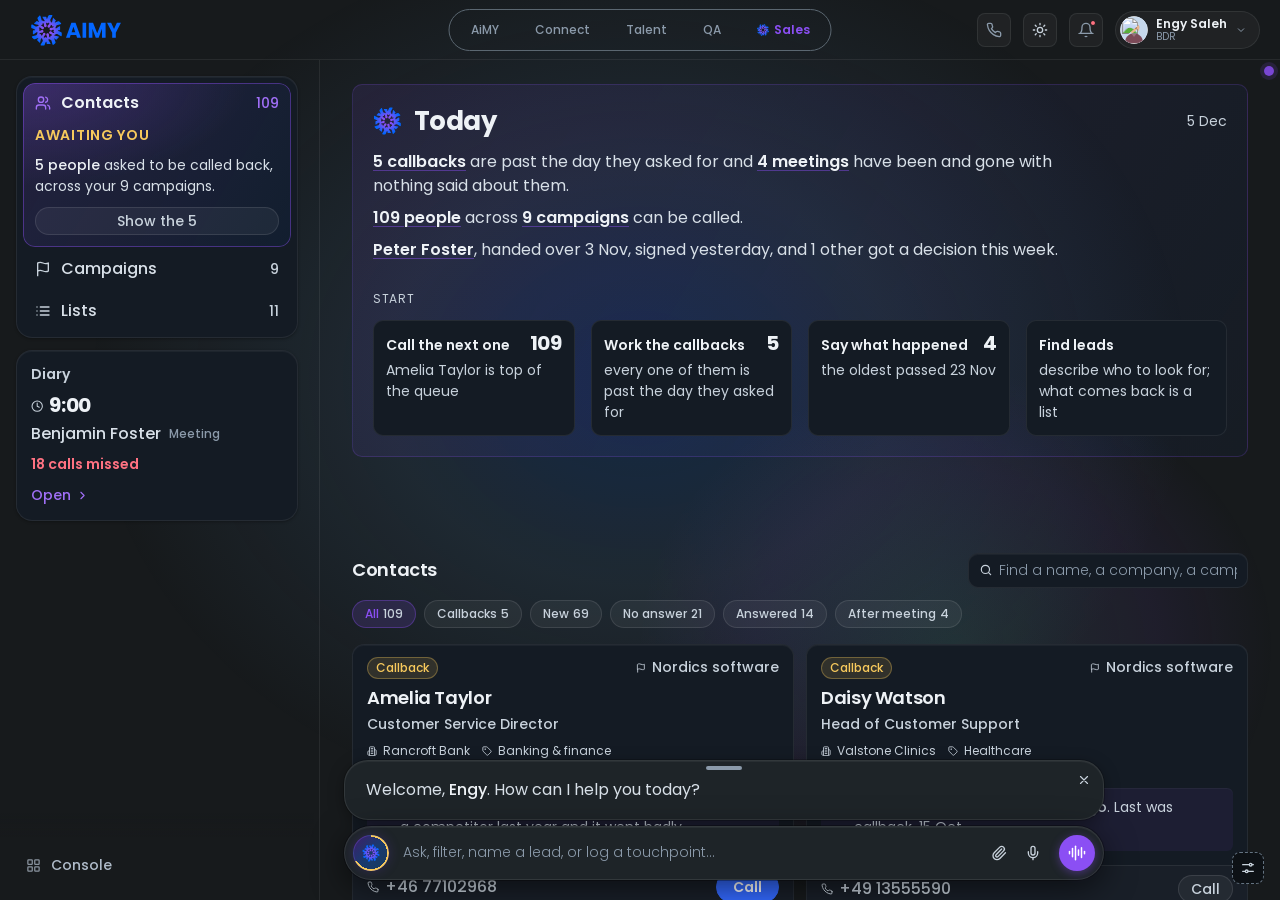
==== commit b791e39d: "Team pages (AIMY-3062): loading, no calls yet, records unavailable and error states The teams pages " ====
--- a/index.html
+++ b/index.html
@@ -58,7 +58,7 @@
        After sales.css, so the shell rules it supersedes are already in the
        cascade. Ported from AiMY QA; the argument for the mechanism over px-to-rem
        is at the top of the sheet. -->
-  <link rel="stylesheet" href="assets/bdr.css?v=1484" />
+  <link rel="stylesheet" href="assets/bdr.css?v=1485" />
   <link rel="stylesheet" href="assets/aimy-responsive.css?v=1289" />
   <link rel="stylesheet" href="assets/voice.css?v=1331" />
   <link rel="stylesheet" href="assets/notetaker.css?v=1331" />
@@ -632,7 +632,7 @@
 </div>
 
 <script src="assets/aimy-ds.js"></script>
-<script src="assets/bdr.js?v=1539"></script>
+<script src="assets/bdr.js?v=1540"></script>
 <script src="assets/voice.js?v=1331"></script>
 <script src="assets/notetaker.js?v=1331"></script>
 <script src="assets/aimy-scroll.js?v=2"></script>
--- a/assets/bdr.css
+++ b/assets/bdr.css
@@ -9245,3 +9245,9 @@
 .b-ta-camp { padding: 0; font: inherit; font-weight: var(--fw-semibold); text-align: left; color: var(--accent-text); background: none; border: 0; cursor: pointer; }
 .b-ta-camp:hover { text-decoration: underline; text-underline-offset: 3px; }
 .b-ta-camp:focus-visible { outline: 2px solid var(--brand); outline-offset: 2px; border-radius: 4px; }
+/* ══ THE TEAMS PAGES WITH NOTHING TO READ (AIMY-3062) ═══════════════════════
+   Loading draws the board's four tiles as skeletons; the other states use
+   the news section's empty state (halo, heading, sentence, one action).
+   Both sit under the page head and its two pickers. */
+.b-tstate, .b-tstate-load { margin-top: 8px; }
+.b-tstate-load .s-skel { grid-template-columns: repeat(auto-fill, minmax(min(220px, 100%), 1fr)); gap: 12px; }
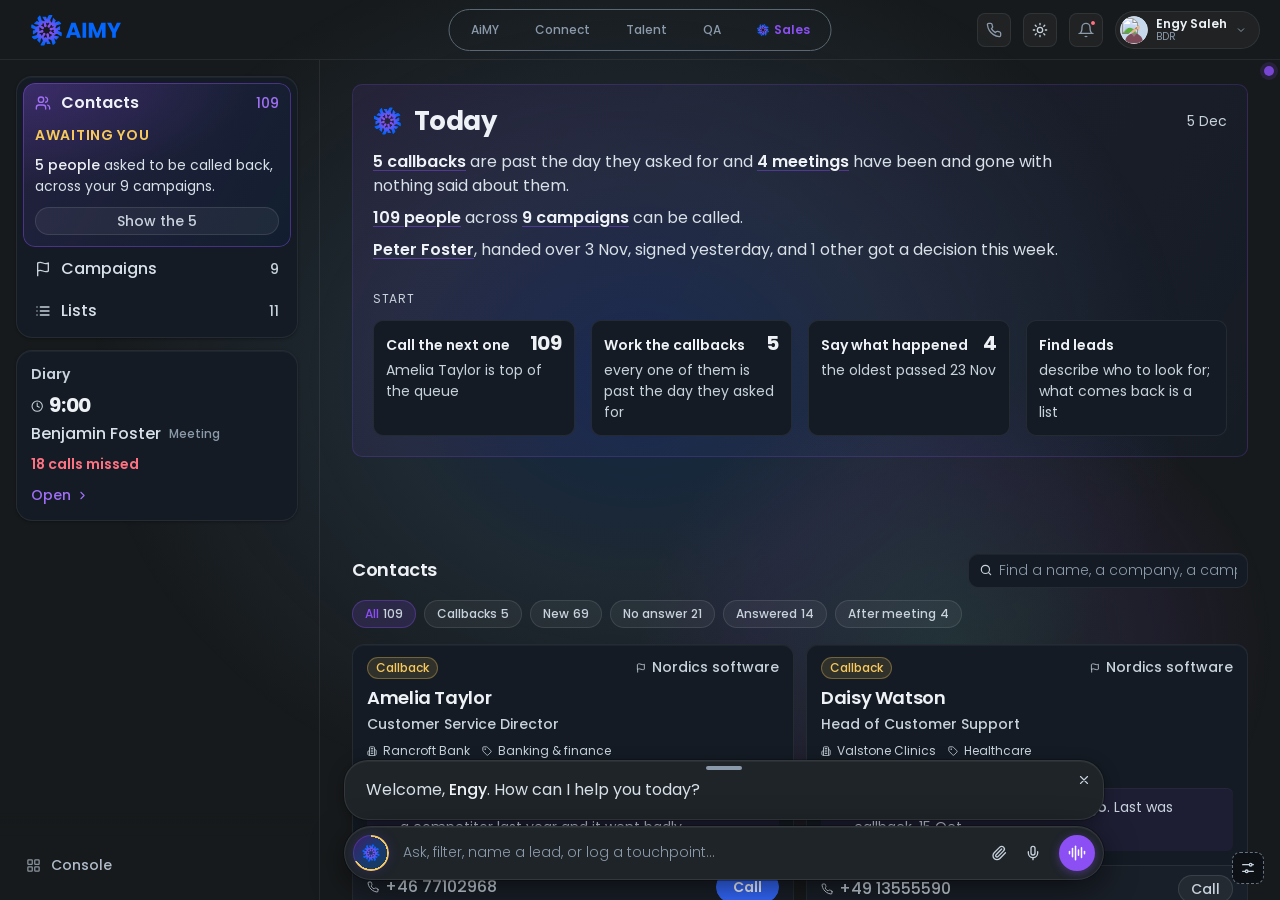
==== commit cf019ee0: "Team states (AIMY-3062): a team's or person's state page keeps its back link on a first visit The ba" ====
--- a/index.html
+++ b/index.html
@@ -58,7 +58,7 @@
        After sales.css, so the shell rules it supersedes are already in the
        cascade. Ported from AiMY QA; the argument for the mechanism over px-to-rem
        is at the top of the sheet. -->
-  <link rel="stylesheet" href="assets/bdr.css?v=1485" />
+  <link rel="stylesheet" href="assets/bdr.css?v=1489" />
   <link rel="stylesheet" href="assets/aimy-responsive.css?v=1289" />
   <link rel="stylesheet" href="assets/voice.css?v=1331" />
   <link rel="stylesheet" href="assets/notetaker.css?v=1331" />
@@ -632,7 +632,7 @@
 </div>
 
 <script src="assets/aimy-ds.js"></script>
-<script src="assets/bdr.js?v=1540"></script>
+<script src="assets/bdr.js?v=1545"></script>
 <script src="assets/voice.js?v=1331"></script>
 <script src="assets/notetaker.js?v=1331"></script>
 <script src="assets/aimy-scroll.js?v=2"></script>
--- a/assets/bdr.css
+++ b/assets/bdr.css
@@ -9251,3 +9251,8 @@
    Both sit under the page head and its two pickers. */
 .b-tstate, .b-tstate-load { margin-top: 8px; }
 .b-tstate-load .s-skel { grid-template-columns: repeat(auto-fill, minmax(min(220px, 100%), 1fr)); gap: 12px; }
+/* Who manages a team, on the CEO's team cards (AIMY-3062). */
+.b-tc-mgr { display: flex; align-items: center; gap: 8px; margin: 2px 18px 6px; font-size: var(--fs-xs); font-weight: var(--fw-medium); color: var(--d100); }
+.b-tc-mgr b { font-weight: var(--fw-semibold); color: var(--d50); }
+.b-tc-mgr .b-face { flex: none; }
+.b-ro-none { margin: 4px 18px 12px; }
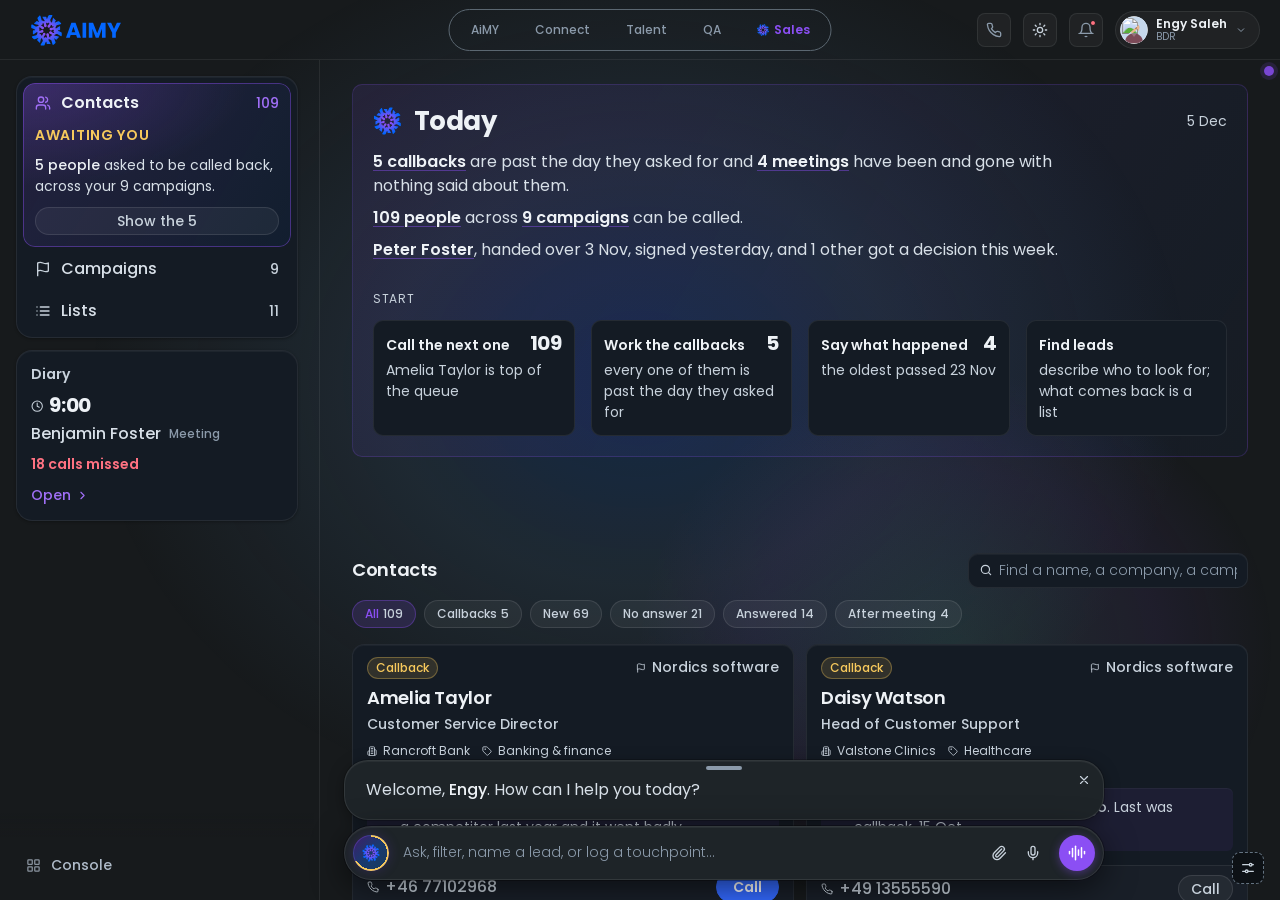
==== commit 83471113: "Mobile chrome: the canvas gains New conversation, the masthead loses the wordmark Below 900 the canv" ====
--- a/index.html
+++ b/index.html
@@ -46,7 +46,7 @@
        lie told to the one person trying to report what they are looking at.
 
        So: one number, in both places, every time. -->
-  <link rel="stylesheet" href="assets/sales.css?v=1286" />
+  <link rel="stylesheet" href="assets/sales.css?v=1288" />
 
   <!-- ONE UI SCALE, AND IT LOADS HERE FOR A REASON.
 
@@ -58,8 +58,8 @@
        After sales.css, so the shell rules it supersedes are already in the
        cascade. Ported from AiMY QA; the argument for the mechanism over px-to-rem
        is at the top of the sheet. -->
-  <link rel="stylesheet" href="assets/bdr.css?v=1489" />
-  <link rel="stylesheet" href="assets/aimy-responsive.css?v=1289" />
+  <link rel="stylesheet" href="assets/bdr.css?v=1490" />
+  <link rel="stylesheet" href="assets/aimy-responsive.css?v=1290" />
   <link rel="stylesheet" href="assets/voice.css?v=1331" />
   <link rel="stylesheet" href="assets/notetaker.css?v=1331" />
   <link rel="stylesheet" href="assets/aimy-scroll.css?v=2" />
@@ -180,6 +180,12 @@
       <button class="prod-chev" id="prodChev" type="button"
               data-pickopen="prodMenu" aria-haspopup="menu" aria-controls="prodMenu"
               aria-label="Switch product" title="Products">
+        <!-- THE MARK IS THE BUTTON BELOW 720. The wordmark is 140px of a
+             375px masthead naming the product you are already in, beside a
+             chevron that is the only thing on that flank doing anything. The
+             glyph says the same in 18px and opens the list of the others, so
+             the wordmark goes and this carries the name. -->
+        <svg class="prod-mark" viewBox="0 0 18 20" aria-hidden="true"><use href="#aimy-logo-small"/></svg>
         <svg viewBox="0 0 24 24" fill="none" stroke="currentColor" stroke-width="2" aria-hidden="true"><polyline points="6 9 12 15 18 9"/></svg>
       </button>
       <div class="b-menu" id="prodMenu" role="menu" hidden></div>
@@ -509,13 +515,31 @@
            drawer mechanism in this shell and not two. Both elements exist at
            every width and are painted at none of them until the drawer does;
            sales.css decides that, not this markup. -->
-      <button class="ov-chats-toggle" id="ovChatsToggle" type="button"
-              aria-expanded="false" aria-controls="overlayChats"
-              aria-label="Open conversations" title="Conversations">
-        <svg viewBox="0 0 24 24" aria-hidden="true" stroke-linecap="round" stroke-linejoin="round">
-          <rect width="18" height="18" x="3" y="3" rx="2"/><path d="M9 3v18"/>
-        </svg>
-      </button>
+      <div class="ov-chats-tools">
+        <button class="ov-chats-toggle" id="ovChatsToggle" type="button"
+                aria-expanded="false" aria-controls="overlayChats"
+                aria-label="Open conversations" title="Conversations">
+          <svg viewBox="0 0 24 24" aria-hidden="true" stroke-linecap="round" stroke-linejoin="round">
+            <rect width="18" height="18" x="3" y="3" rx="2"/><path d="M9 3v18"/>
+          </svg>
+        </button>
+
+        <!-- ══ AND A CONVERSATION STARTS WITHOUT OPENING THE DRAWER ════
+             New conversation is the first row of the column, and below 900
+             the column is a drawer — so starting one cost a press, a slide
+             and a scrim, on the screens where it is asked for most. It comes
+             out and stands beside the door.
+
+             `data-newchat` is the drawer button's own hook, so this is a
+             second way to press one control rather than a second control. -->
+        <button class="ov-chats-new" type="button" data-newchat
+                aria-label="New conversation" title="New conversation">
+          <svg viewBox="0 0 24 24" aria-hidden="true" stroke-linecap="round" stroke-linejoin="round">
+            <path d="M12 3H5a2 2 0 0 0-2 2v14a2 2 0 0 0 2 2h14a2 2 0 0 0 2-2v-7"/>
+            <path d="M18.375 2.625a1 1 0 0 1 3 3l-9.013 9.014a2 2 0 0 1-.853.505l-2.873.84a.5.5 0 0 1-.62-.62l.84-2.873a2 2 0 0 1 .506-.852z"/>
+          </svg>
+        </button>
+      </div>
       <div class="ov-chats-scrim" id="ovChatsScrim"></div>
 
       <div class="overlay-main">
--- a/assets/sales.css
+++ b/assets/sales.css
@@ -1438,6 +1438,29 @@
      by one of them. */
   .topnav-spacer + .topnav-spacer { display: none; }
   .topnav-logo { padding-right: 0; margin-right: 0; }
+
+  /* -- AND THE WORDMARK GOES, BECAUSE THE GLYPH IS ALREADY SAYING IT --
+     140px of a 375px masthead naming the product you are in. Beside it the
+     chevron was a bare 24px arrow hanging off that wordmark: the only thing on
+     the flank that did anything, and the smallest thing on it. Swapped - the
+     glyph moves inside the chevron's button, the wordmark goes, and the flank
+     is the rail's door and one mark that opens the other products.
+
+     The button takes the 34px of the door beside it rather than the chevron's
+     own 24, so the two controls on this flank are one row. */
+  .topnav-logo-mark { display: none; }
+  .prod-chev {
+    width: auto; height: 34px; gap: 4px;
+    padding: 0 6px; border-radius: var(--r-md);
+  }
+  .prod-chev .prod-mark { width: 18px; height: 20px; }
+
+  /* THE CHEVRON TURNS, NOT THE MARK. The open state rotates `.prod-chev`
+     itself, which was right while the button WAS the chevron and turns the
+     AiMY glyph upside down now that the glyph is inside it. */
+  .prod-anchor:has(.b-menu:not([hidden])) .prod-chev { transform: none; }
+  .prod-chev > svg:last-child { transition: transform var(--t-fast); }
+  .prod-anchor:has(.b-menu:not([hidden])) .prod-chev > svg:last-child { transform: rotate(180deg); }
 }
 
 
@@ -1893,9 +1916,24 @@
    `display: none` at every width, painted only in the block above: where the
    column is already standing in the row, a button offering to reveal it is a
    button that does nothing. */
-.ov-chats-toggle {
+/* THE PAIR IS POSITIONED, NOT EACH BUTTON.
+   The door was absolute at 16/16 on its own. A second button beside it would
+   have to be absolute at 58 - the first number in this file that has to be
+   recomputed by hand whenever either button changes size, and `.overlay-chats`
+   already carries a 58 of its own derived that way. One positioned box with a
+   gap instead, and the two buttons are ordinary flex items in it.
+
+   The GROUP is what is hidden above the drawer's breakpoint, so neither button
+   carries a `display` rule and there is one decision about whether this row
+   exists at all. */
+.ov-chats-tools {
   display: none;
   position: absolute; top: 16px; left: 16px; z-index: 40;
+  align-items: center; gap: 8px;
+}
+.ov-chats-toggle,
+.ov-chats-new {
+  display: inline-flex;
   width: 34px; height: 34px; border-radius: var(--r-md);
   align-items: center; justify-content: center;
   background: rgba(255,255,255,0.04);
@@ -1903,11 +1941,23 @@
   color: var(--d400); cursor: pointer;
   transition: background-color var(--t-fast), border-color var(--t-fast), color var(--t-fast);
 }
-.ov-chats-toggle svg { width: 16px; height: 16px; fill: none; stroke: currentColor; stroke-width: 2; }
-.ov-chats-toggle:hover { background: rgba(255,255,255,0.08); color: var(--d200); }
-.ov-chats-toggle:focus-visible { outline: 2px solid var(--brand); outline-offset: 2px; }
-:root[data-theme="light"] .ov-chats-toggle { background: rgba(16,24,40,0.04); border-color: rgba(16,24,40,0.10); }
-:root[data-theme="light"] .ov-chats-toggle:hover { background: rgba(16,24,40,0.07); }
+.ov-chats-toggle svg,
+.ov-chats-new svg { width: 16px; height: 16px; fill: none; stroke: currentColor; stroke-width: 2; }
+.ov-chats-toggle:hover,
+.ov-chats-new:hover { background: rgba(255,255,255,0.08); color: var(--d200); }
+.ov-chats-toggle:focus-visible,
+.ov-chats-new:focus-visible { outline: 2px solid var(--brand); outline-offset: 2px; }
+:root[data-theme="light"] .ov-chats-toggle,
+:root[data-theme="light"] .ov-chats-new { background: rgba(16,24,40,0.04); border-color: rgba(16,24,40,0.10); }
+:root[data-theme="light"] .ov-chats-toggle:hover,
+:root[data-theme="light"] .ov-chats-new:hover { background: rgba(16,24,40,0.07); }
+
+/* AND IT STANDS DOWN WHILE THE DRAWER IS OPEN. The drawer's own first row is
+   New conversation, 58px below this and 8px to the right of it - two copies of
+   one control, stacked, both visible. The door stays, because while the drawer
+   is open the door is how you shut it; the second of the two goes, and because
+   it is the second nothing moves when it does. */
+.aimy-overlay:has(.overlay-chats.is-open) .ov-chats-new { display: none; }
 /* ══ AND THE WAY OUT IS ABOVE WHAT IT CLOSES ═══════════════════════
    `.overlay-close` is absolute with no z-index, so it paints in the positioned
    layer at 0 and every bubble in the thread that reaches its corner paints
@@ -1953,7 +2003,19 @@
    and any minimised call — so a drawer positioned against the viewport would
    start above the surface it belongs to. Against its own overlay it cannot. */
 @media (max-width: 899.98px) { /* 900 layout px */
-  .ov-chats-toggle { display: inline-flex; }
+  .ov-chats-tools { display: flex; }
+
+  /* AND THE WAY OUT JOINS THE ROW IT IS OPPOSITE.
+     The library draws this at 36px, inset 20, radius 10; everything else on
+     the canvas's top row - and every icon button in this shell - is 34px,
+     inset 16, --r-md. With one button on the left that read as a corner; with
+     two it reads as a row, and measured the x sat 5px below the pair it faces
+     and 2px taller than them. Brought onto their line here, where the row
+     exists, rather than in aimy-ds.css, which is shared with Knowledge. */
+  .overlay-close {
+    top: 16px; right: 16px;
+    width: 34px; height: 34px; border-radius: var(--r-md);
+  }
 
   .overlay-chats {
     position: absolute; z-index: 30;
--- a/assets/bdr.css
+++ b/assets/bdr.css
@@ -3760,19 +3760,19 @@
    own rule sits further down the file, and a transition written here would
    be thrown away by the one there, so its press is declared at that rule. */
 .b-menu-item, .b-peek-x,
-.rail-toggle, .ov-chats-toggle, .proto-toggle, .ver-link {
+.rail-toggle, .ov-chats-toggle, .ov-chats-new, .proto-toggle, .ver-link {
   transition: transform var(--t-press) var(--ease-out),
               background-color var(--t-fast), border-color var(--t-fast), color var(--t-fast);
 }
 .b-menu-item:active, .b-peek-x:active,
-.rail-toggle:active, .ov-chats-toggle:active, .proto-toggle:active,
-.ver-link:active { transform: scale(0.97); }
+.rail-toggle:active, .ov-chats-toggle:active, .ov-chats-new:active,
+.proto-toggle:active, .ver-link:active { transform: scale(0.97); }
 @media (prefers-reduced-motion: reduce) {
   .b-menu-item, .b-peek-x,
-  .rail-toggle, .ov-chats-toggle, .proto-toggle, .ver-link { transition: none; }
+  .rail-toggle, .ov-chats-toggle, .ov-chats-new, .proto-toggle, .ver-link { transition: none; }
   .b-menu-item:active, .b-peek-x:active,
-  .rail-toggle:active, .ov-chats-toggle:active, .proto-toggle:active,
-  .ver-link:active { transform: none; }
+  .rail-toggle:active, .ov-chats-toggle:active, .ov-chats-new:active,
+  .proto-toggle:active, .ver-link:active { transform: none; }
 }
 
 /* ══ 63. ONE SHADOW FOR WHAT FLOATS ════════════════════════════════════════
--- a/assets/aimy-responsive.css
+++ b/assets/aimy-responsive.css
@@ -204,7 +204,7 @@
 
 /* The canvas's chats door and drawer are placed against the canvas's own
    edge, so its padding does not move them; they step out of the notch here. */
-:root .ov-chats-toggle { left: calc(16px + var(--safe-left)); }
+:root .ov-chats-tools { left: calc(16px + var(--safe-left)); }
 @media (max-width: 899.98px) {
   :root .overlay-chats { border-left: var(--safe-left) solid transparent; }
 }
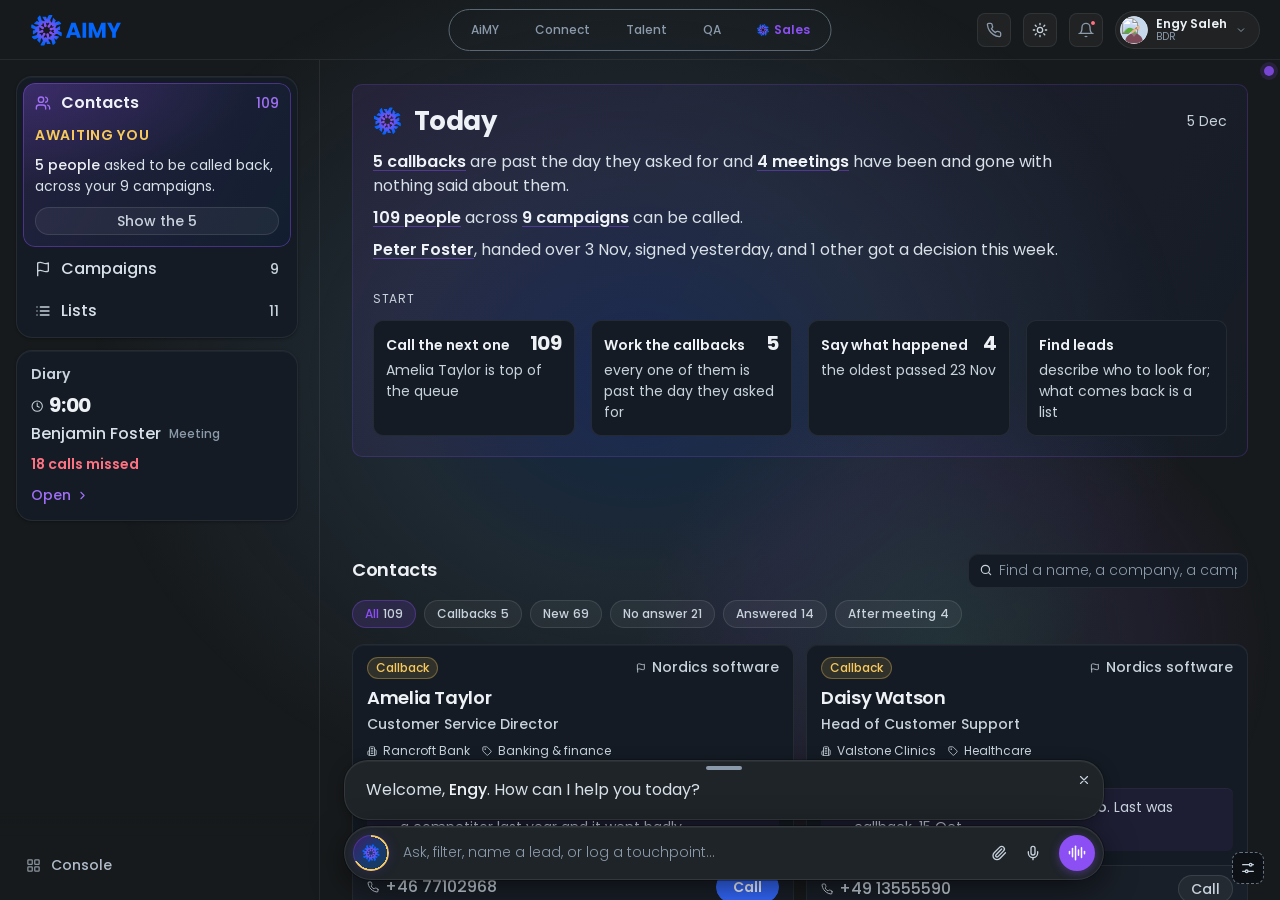
==== commit 23f4bbc9: "The conversations panel is one panel in three places Nour, on the Knowledge gate's panel beside this" ====
--- a/index.html
+++ b/index.html
@@ -46,7 +46,7 @@
        lie told to the one person trying to report what they are looking at.
 
        So: one number, in both places, every time. -->
-  <link rel="stylesheet" href="assets/sales.css?v=1288" />
+  <link rel="stylesheet" href="assets/sales.css?v=1293" />
 
   <!-- ONE UI SCALE, AND IT LOADS HERE FOR A REASON.
 
@@ -656,7 +656,7 @@
 </div>
 
 <script src="assets/aimy-ds.js"></script>
-<script src="assets/bdr.js?v=1545"></script>
+<script src="assets/bdr.js?v=1547"></script>
 <script src="assets/voice.js?v=1331"></script>
 <script src="assets/notetaker.js?v=1331"></script>
 <script src="assets/aimy-scroll.js?v=2"></script>
--- a/assets/sales.css
+++ b/assets/sales.css
@@ -1717,11 +1717,39 @@
      not already declared, bridged here rather than renamed in the rules. */
   --ink-action: var(--accent-text);
   width: 240px; flex-shrink: 0;
+  display: flex; flex-direction: column;
+  /* THREE PARTS, AND ONLY THE MIDDLE ONE MOVES. The whole column used to
+     scroll, which is fine while it is only a list and wrong the moment
+     anything has to stay reachable: a foot inside a scroller is a row you
+     find by scrolling past every conversation you have ever had. Knowledge's
+     rail is built this way and this is that build. */
+  overflow: hidden;
+  padding: 20px 12px 0;
+  border-right: 1px solid var(--glass-border);
+}
+.ov-chats-scroll {
+  flex: 1 1 auto; min-height: 0; overflow-y: auto;
   display: flex; flex-direction: column; gap: 20px;
-  padding: 20px 12px;
-  overflow-y: auto;
-  border-right: 1px solid var(--glass-border);
-}
+  /* The gap the column itself used to carry, moved in with the rows it was
+     spacing. The head and the foot set their own distance. */
+  margin-bottom: 12px;
+}
+/* == THE FOOT, PINNED == Knowledge's `.gate-rail-foot` and `.gate-console`
+   under this build's tokens: a hairline, a quiet row, the same 2x2 mark. */
+.ov-chats-foot {
+  flex-shrink: 0; margin: 0 -12px; padding: 8px;
+  border-top: 1px solid var(--glass-border);
+}
+.ov-chats-console {
+  display: flex; align-items: center; gap: 10px;
+  padding: 8px 10px; border-radius: var(--r-sm);
+  color: var(--d300); text-decoration: none;
+  font-size: var(--ty-meta); font-weight: var(--fw-medium);
+  transition: background-color var(--t-fast), color var(--t-fast);
+}
+.ov-chats-console:hover { background: var(--card-bg-raised); color: var(--d50); }
+.ov-chats-console:focus-visible { outline: 2px solid var(--brand); outline-offset: -2px; }
+.ov-chats-console svg { flex-shrink: 0; opacity: 0.7; }
 .overlay-main {
   flex: 1; min-width: 0; position: relative;
   display: flex; flex-direction: column;
@@ -1778,10 +1806,62 @@
    Hierarchy is unchanged and still carried the way the scale says -- step AND
    weight AND ink -- because every rung moved together. */
 
-/* Starting one, then finding one. The column's only filled control, because
-   starting is the verb and everything under it is the qualifier. */
-.ov-chat-new { width: 100%; justify-content: center; margin-bottom: 0.5rem; }
-.ov-chat-new svg { width: 0.875rem; height: 0.875rem; }
+/* == THE PANEL'S HEAD, WHERE THE PANEL IS A DRAWER ==
+   Docked, this column has the canvas around it and needs no title. As a drawer
+   it slides over the thread, and what stood at its top was a lone panel-left
+   icon floating in 58px of reserved padding: an action with nothing naming
+   what it acts on. AiMY Knowledge's gate settled this first - a label and the
+   control that closes the panel, because two words make the strip a header and
+   the icon an action - so this is that header in this file's tokens.
+
+   It replaces the 58px the column used to reserve, which is why the pair
+   outside stands down the moment the drawer opens: the way out is IN the panel
+   now, where every other panel in this build puts it. */
+.ov-chats-head { display: none; }
+.ov-chats-title {
+  font-size: var(--ty-micro); font-weight: var(--fw-medium);
+  letter-spacing: var(--ls-wide); text-transform: uppercase;
+  color: var(--d400); white-space: nowrap;
+}
+.ov-chats-shut {
+  display: inline-flex; align-items: center; justify-content: center;
+  width: 34px; height: 34px; flex-shrink: 0;
+  border-radius: var(--r-md);
+  background: rgba(255,255,255,0.04);
+  border: 1px solid rgba(255,255,255,0.08);
+  color: var(--d400); cursor: pointer;
+  transition: background-color var(--t-fast), border-color var(--t-fast), color var(--t-fast);
+}
+.ov-chats-shut svg { width: 16px; height: 16px; fill: none; stroke: currentColor; stroke-width: 2; }
+.ov-chats-shut:hover { background: rgba(255,255,255,0.08); color: var(--d200); }
+.ov-chats-shut:focus-visible { outline: 2px solid var(--brand); outline-offset: 2px; }
+:root[data-theme="light"] .ov-chats-shut { background: rgba(16,24,40,0.04); border-color: rgba(16,24,40,0.10); }
+:root[data-theme="light"] .ov-chats-shut:hover { background: rgba(16,24,40,0.07); }
+
+/* == STARTING ONE, QUIETED ==
+   This was `btn btn-brand btn-sm` with `justify-content: center`: a filled
+   primary pill the full width of the column, and the single loudest thing on
+   the canvas. AiMY Knowledge's gate took the same control the other way and
+   said why - not one of Claude, Gemini, Mistral, Grok or Perplexity fills it,
+   because it is the most obvious action on the panel and obvious actions do
+   not need shouting. That rule was scoped to the gate, so three panels in one
+   family disagreed about one button. They do not now.
+
+   The classes stay on the element and are overridden here, which is how
+   Knowledge does it: the markup says what the control IS, the stylesheet says
+   how loud. */
+.ov-chat-new {
+  width: 100%; justify-content: flex-start; gap: 0.5rem;
+  margin-bottom: 0.5rem;
+  padding: 0.4375rem 0.625rem;
+  border: 0; border-radius: var(--r-sm);
+  background: transparent; box-shadow: none;
+  color: var(--d300);
+  font-size: var(--ty-meta); font-weight: var(--fw-medium);
+  transition: background-color var(--t-fast), color var(--t-fast);
+}
+.ov-chat-new:hover { background: var(--card-bg-raised); color: var(--d50); box-shadow: none; }
+.ov-chat-new svg { width: 0.875rem; height: 0.875rem; opacity: 0.7; }
 /* Find a conversation. Second in the column, because a list you scroll to
    search is a list you have already failed to search. */
 .ov-chat-find { display: block; margin-bottom: 1.25rem; }
@@ -2004,6 +2084,21 @@
    start above the surface it belongs to. Against its own overlay it cannot. */
 @media (max-width: 899.98px) { /* 900 layout px */
   .ov-chats-tools { display: flex; }
+  .ov-chats-head {
+    display: flex; align-items: center; justify-content: space-between;
+    gap: 8px; flex-shrink: 0;
+    /* 20, which is the gap this column puts between every other pair of rows
+       and what the same head clears in AiMY Knowledge. The column's own gap
+       moved into `.ov-chats-scroll` when the foot was pinned, so the head has
+       to state it. */
+    margin-bottom: 20px;
+  }
+
+  /* AND BOTH OF THEM GO WHILE THE DRAWER IS OPEN. The door was kept because
+     it was the only way to shut the panel; the panel has its own now, in its
+     head, so leaving these two over it would be a second copy of each control
+     floating above the first. */
+  .aimy-overlay:has(.overlay-chats.is-open) .ov-chats-tools { display: none; }
 
   /* AND THE WAY OUT JOINS THE ROW IT IS OPPOSITE.
      The library draws this at 36px, inset 20, radius 10; everything else on
@@ -2023,14 +2118,16 @@
     /* --vp-w, not 100dvw: inside `zoom: k` a viewport unit is k viewports
        wide. The 56px it leaves is the strip of thread behind that says the
        drawer is over something. */
-    width: min(280px, calc(var(--vp-w) - 56px));
-    /* THE DOOR STAYS ON TOP OF WHAT IT OPENED, so the drawer starts below it.
-       The toggle is 34px at 16 from the top and sits at z-index 40 against the
-       drawer's 30 — correct, because while the drawer is open that button is
-       how you shut it — but the column's own 20px padding put New conversation
-       straight underneath it. 58 = 16 + 34 + 8, which reads as the drawer's
-       head with its control in it rather than as a gap. */
-    padding-top: 58px;
+    /* 240, which is this column's own docked width and what the same drawer
+       measures in AiMY Knowledge. It was 280: the one panel in the family
+       that got wider when it became a drawer, for no reason the file gives. */
+    width: min(240px, calc(var(--vp-w) - 56px));
+    /* THE HEAD IS REAL NOW, so there is nothing to reserve room for. This was
+       `padding-top: 58px` = 16 of inset + 34 of button + 8, holding the first
+       row clear of the toggle floating above it at z-index 40. A gap shaped
+       like a header is not a header: `.ov-chats-head` is one, it is the first
+       child of this column, and the button that was floating over the gap is
+       in it. The pair outside goes while the drawer is open, below. */
     background: var(--panel-bg);
     box-shadow: var(--shadow-xl);
     backdrop-filter: blur(18px);
